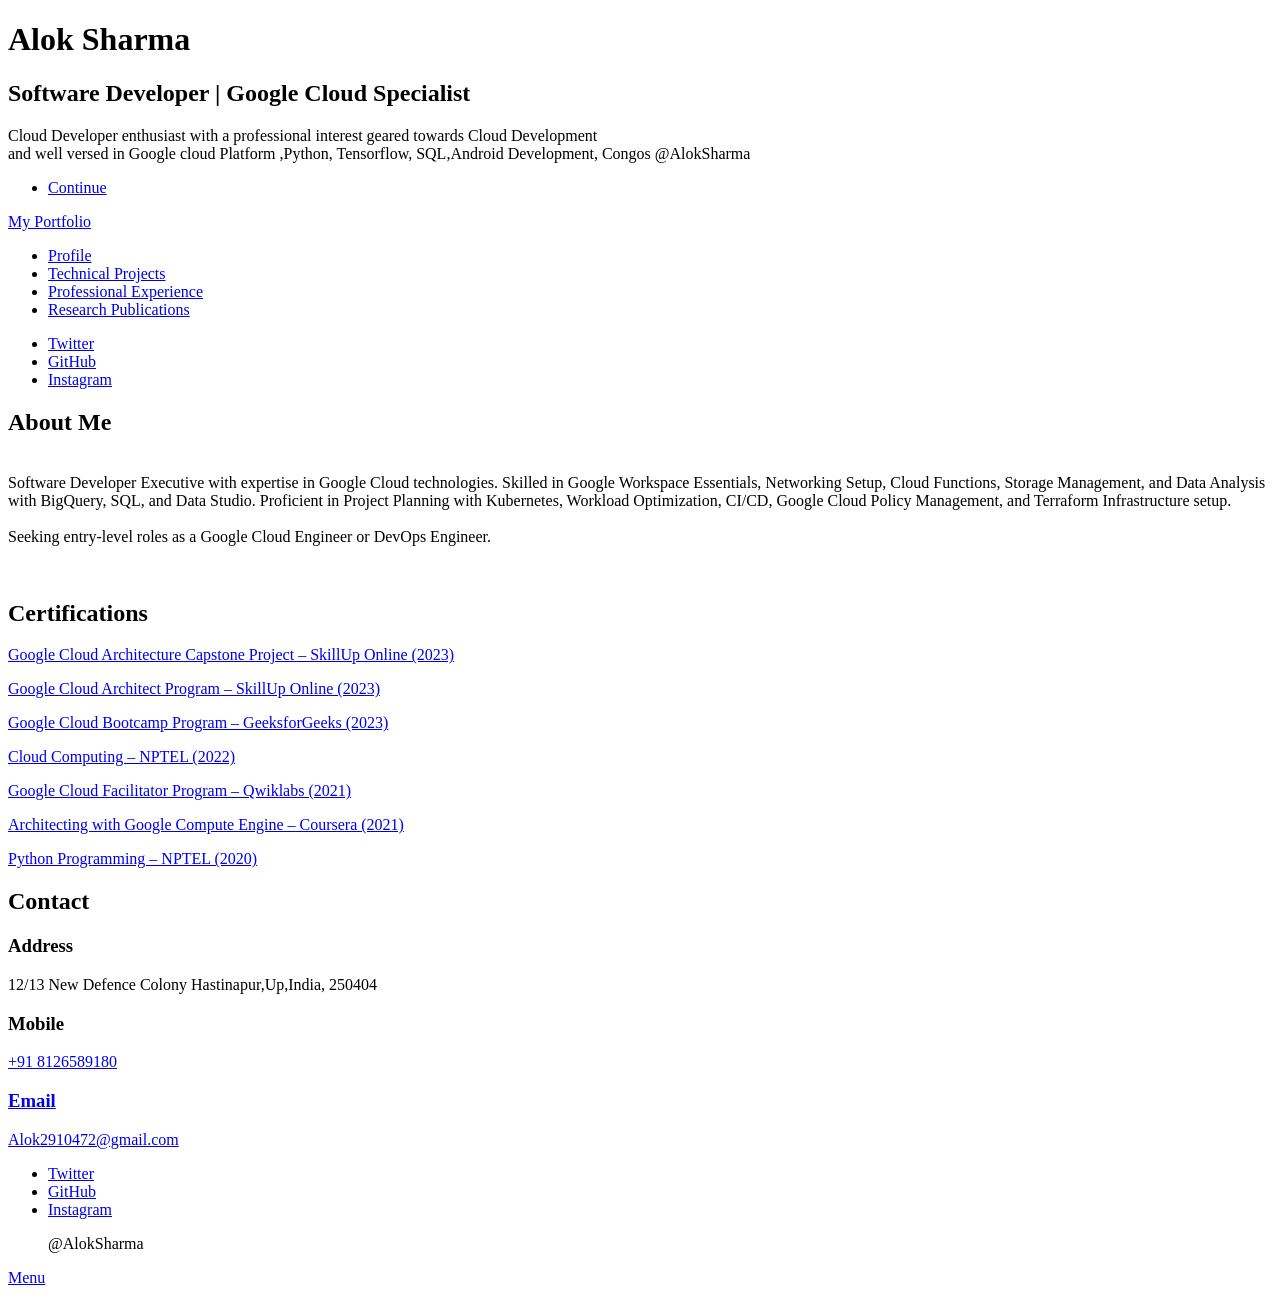
==== index.html @ f8ca1ca0 "update" ====
<!DOCTYPE HTML>

<html>
	<head>
		<title>Alok The Google Cloud Engineer</title>
		<meta charset="utf-8" />
		<meta name="viewport" content="width=device-width, initial-scale=1, user-scalable=no" />
		<link rel="stylesheet" href="assets/css/main.css" />
		<noscript><link rel="stylesheet" href="assets/css/noscript.css" /></noscript>
		<link rel = "icon" href = 
        "images/logo.jpeg" 
        type = "image/x-icon">
	</head>
	<body class="is-preload">

		<!-- Wrapper -->
			<div id="wrapper" class="fade-in">
				 
				<!-- Intro -->
					<div id="intro">
						<h1>Alok Sharma<br/></h1>
						<h2> Software Developer | Google Cloud Specialist</h2>
						<p>Cloud Developer enthusiast with a professional interest geared towards Cloud Development</a><br />
							and well versed in Google cloud Platform ,Python, Tensorflow, SQL,Android Development, Congos @AlokSharma </p>
						<ul class="actions">
							<li><a href="#header" class="button icon solid solo fa-arrow-down scrolly">Continue</a></li>
						</ul>
					</div>

				<!-- Header -->
					<header id="header">
						<a href="index.html" class="logo">My Portfolio</a>
					</header>

				<!-- Nav -->
					<nav id="nav">
						<ul class="links">
							<li class="active"><a href="index.html">Profile</a></li>
<li><a href="projects.html">Technical Projects</a></li>
<li><a href="experience.html">Professional Experience</a></li>
<li><a href="papers.html">Research Publications</a></li>
</ul>
						<ul class="icons">
							<li><a href="https://twitter.com/Alok2910472" class="icon brands fa-twitter"><span class="label">Twitter</span></a></li>
							<li><a href="https://github.com/aloksharma-1" class="icon brands fa-github"><span class="label">GitHub</span></a></li>
							<li><a href="https://www.instagram.com/heartless_mr_alok/" class="icon brands fa-instagram"><span class="label">Instagram</span></a></li>
			  			</ul>
					</nav>

				<!-- Main -->
					<div id="main">

						<!-- Featured Post -->
							<article class="post featured">
								<header class="major">
									<h1>About Me</h1>
									<p><br>Software Developer Executive with expertise in Google Cloud technologies. 
										Skilled in Google Workspace Essentials, Networking Setup, Cloud Functions,
										 Storage Management, and Data Analysis with BigQuery, SQL, and Data Studio.
										  Proficient in Project Planning with Kubernetes, Workload Optimization,
										  CI/CD, Google Cloud Policy Management, and Terraform Infrastructure setup.</br>
									<br>Seeking entry-level roles as a Google Cloud Engineer or DevOps Engineer.</br></p>
				
								</header>
								<a href="https://www.linkedin.com/in/alok-sharma1/" class="image main"><img src="images/LINKEDIN.JPG" alt="" /></a>
							</article>
					</div>


				<!-- Footer -->
				<footer id="footer">
					<section>
							<h2>Certifications</h2>
							<p>
								<a href="https://courses-in.skillup.online/certificates/bcf0fab29e0e4c8cb40268421a415e46" target="_blank">
									Google Cloud Architecture Capstone Project – SkillUp Online (2023)
								</a>
							</p>
							<p>
								<a href="https://drive.google.com/file/d/1DSexPE64nQcmX7wb_CvqrANfHd3ORhDQ/view" target="_blank">
									Google Cloud Architect Program – SkillUp Online (2023)
								</a>
							</p>
						
							<p>
								<a href="https://drive.google.com/file/d/12oixfLFxs--D_hg8zgLaj5AFrKM84F8e/view" target="_blank">
									Google Cloud Bootcamp Program – GeeksforGeeks (2023)
								</a>
							</p>
						
							<p>
								<a href="https://drive.google.com/file/d/1DSexPE64nQcmX7wb_CvqrANfHd3ORhDQ/view" target="_blank">
									Cloud Computing – NPTEL (2022)
								</a>
							</p>
						
							<p>
								<a href="https://www.linkedin.com/posts/activity-6809899151170662400-xITz/" target="_blank">
									Google Cloud Facilitator Program – Qwiklabs (2021)
								</a>
							</p>
						
							<p>
								<a href="https://coursera.org/share/d559790a526cbc41f84c9ee2e35ba015" target="_blank">
									Architecting with Google Compute Engine – Coursera (2021)
								</a>
							</p>
						
							<p>
								<a href="https://drive.google.com/file/d/1DSexPE64nQcmX7wb_CvqrANfHd3ORhDQ/view" target="_blank">
									Python Programming – NPTEL (2020)
								</a>
							</p>
						</section>
					<section>
						<h2>Contact</h2>
						<dl class="alt">
							<section class="alt">
								<h3>Address</h3>
								<p> 12/13 New Defence Colony Hastinapur,Up,India, 250404</p>
							</section>
							<section class="alt">
								<h3>Mobile</h3>
								<p> <a href="tel:+918126589180">+91 8126589180</p>
							</section>
							<section>
								<h3>Email</h3>
								<p><a href="mailto:Alok2910472@gmail.com">Alok2910472@gmail.com</a></p>
							</section>
						</dl>
						<ul class="icons">
							<li><a href="https://twitter.com/Alok2910472/" class="icon brands fa-twitter"><span class="label">Twitter</span></a></li>
							<li><a href="https://github.com/aloksharma-1/" class="icon brands fa-github"><span class="label">GitHub</span></a></li>
							<li><a href="https://www.instagram.com/heartless_mr_alok/" class="icon brands fa-instagram"><span class="label">Instagram</span></a></li>
						</ul>
					</section>
				
				</footer>
                       <!-- Copyright -->
				<div id="copyright">
                    <ul> @AlokSharma </ul>
                </div>

			</div>

		<!-- Scripts -->
			<script src="assets/js/jquery.min.js"></script>
			<script src="assets/js/jquery.scrollex.min.js"></script>
			<script src="assets/js/jquery.scrolly.min.js"></script>
			<script src="assets/js/browser.min.js"></script>
			<script src="assets/js/breakpoints.min.js"></script>
			<script src="assets/js/util.js"></script>
			<script src="assets/js/main.js"></script>

	</body>
</html>
---- assets/css/main.css ----
@import url(fontawesome-all.min.css);
@import url("https://fonts.googleapis.com/css?family=Merriweather:300,700,300italic,700italic|Source+Sans+Pro:900");

/*
	Massively by HTML5 UP
	html5up.net | @ajlkn
	Free for personal and commercial use under the CCA 3.0 license (html5up.net/license)
*/

html, body, div, span, applet, object,
iframe, h1, h2, h3, h4, h5, h6, p, blockquote,
pre, a, abbr, acronym, address, big, cite,
code, del, dfn, em, img, ins, kbd, q, s, samp,
small, strike, strong, sub, sup, tt, var, b,
u, i, center, dl, dt, dd, ol, ul, li, fieldset,
form, label, legend, table, caption, tbody,
tfoot, thead, tr, th, td, article, aside,
canvas, details, embed, figure, figcaption,
footer, header, hgroup, menu, nav, output, ruby,
section, summary, time, mark, audio, video {
	margin: 0;
	padding: 0;
	border: 0;
	font-size: 100%;
	font: inherit;
	vertical-align: baseline;}

article, aside, details, figcaption, figure,
footer, header, hgroup, menu, nav, section {
	display: block;}

body {
	line-height: 1;
}

ol, ul {
	list-style: none;
}

blockquote, q {
	quotes: none;
}

	blockquote:before, blockquote:after, q:before, q:after {
		content: '';
		content: none;
	}

table {
	border-collapse: collapse;
	border-spacing: 0;
}

body {
	-webkit-text-size-adjust: none;
}

mark {
	background-color: transparent;
	color: inherit;
}

input::-moz-focus-inner {
	border: 0;
	padding: 0;
}

input, select, textarea {
	-moz-appearance: none;
	-webkit-appearance: none;
	-ms-appearance: none;
	appearance: none;
}

/* Basic */

	@-ms-viewport {
		width: device-width;
	}

	body {
		-ms-overflow-style: scrollbar;
	}

	@media screen and (max-width: 480px) {

		html, body {
			min-width: 320px;
		}

	}

	html {
		box-sizing: border-box;
	}

	*, *:before, *:after {
		box-sizing: inherit;
	}

	body {
		background-color: #1e252d;
	}

		body.is-preload *, body.is-preload *:before, body.is-preload *:after {
			-moz-animation: none !important;
			-webkit-animation: none !important;
			-ms-animation: none !important;
			animation: none !important;
			-moz-transition: none !important;
			-webkit-transition: none !important;
			-ms-transition: none !important;
			transition: none !important;
		}

/* Type */

	html {
		font-size: 16pt;
	}

		@media screen and (max-width: 1680px) {

			html {
				font-size: 12pt;
			}

		}

		@media screen and (max-width: 1280px) {

			html {
				font-size: 11pt;
			}

		}

		@media screen and (max-width: 360px) {

			html {
				font-size: 10pt;
			}

		}

	body {
		color: #212931;
	}

	body, input, select, textarea {
		font-family: "Merriweather", Georgia, serif;
		font-weight: 300;
		font-size: 1rem;
		line-height: 2.375;
	}

	a {
		-moz-transition: color 0.2s ease-in-out, background-color 0.2s ease-in-out, border-color 0.2s ease-in-out, box-shadow 0.2s ease-in-out;
		-webkit-transition: color 0.2s ease-in-out, background-color 0.2s ease-in-out, border-color 0.2s ease-in-out, box-shadow 0.2s ease-in-out;
		-ms-transition: color 0.2s ease-in-out, background-color 0.2s ease-in-out, border-color 0.2s ease-in-out, box-shadow 0.2s ease-in-out;
		transition: color 0.2s ease-in-out, background-color 0.2s ease-in-out, border-color 0.2s ease-in-out, box-shadow 0.2s ease-in-out;
		border-bottom: dotted 1px;
		text-decoration: none;
	}

		a:hover {
			border-bottom-color: transparent;
		}

	strong, b {
		font-weight: 600;
	}

	em, i {
		font-style: italic;
	}

	p {
		text-align: justify;
		margin: 0 0 2rem 0;
	}

	h1, h2, h3, h4, h5, h6 {
		font-family: "Source Sans Pro", Helvetica, sans-serif;
		font-weight: 900;
		line-height: 1.5;
		letter-spacing: 0.075em;
		text-transform: uppercase;
		margin: 0 0 1rem 0;
	}

		h1 a, h2 a, h3 a, h4 a, h5 a, h6 a {
			border-bottom: 0;
			color: inherit;
			text-decoration: none;
		}

	h1 {
		font-size: 4rem;
		line-height: 1.1;
		margin: 0 0 2rem 0;
	}

	h2 {
		font-size: 1.75rem;
		line-height: 1.3;
		margin: 0 0 1.5rem 0;
	}

	h3 {
		font-size: 1.25rem;
		margin: 0 0 1.5rem 0;
	}

	h4 {
		font-size: 1rem;
	}

	h5 {
		font-size: 0.9rem;
	}

	h6 {
		font-size: 0.8rem;
	}

	sub {
		font-size: 0.8rem;
		position: relative;
		top: 0.5rem;
	}

	sup {
		font-size: 0.8rem;
		position: relative;
		top: -0.5rem;
	}

	blockquote {
		border-left: solid 4px;
		font-style: italic;
		margin: 0 0 2rem 0;
		padding: 0.5rem 0 0.5rem 2rem;
	}

	code {
		border: solid 2px;
		font-family: "Courier New", monospace;
		font-size: 0.9rem;
		margin: 0 0.25rem;
		padding: 0.25rem 0.65rem;
	}

	pre {
		-webkit-overflow-scrolling: touch;
		font-family: "Courier New", monospace;
		font-size: 0.9rem;
		margin: 0 0 2rem 0;
	}

		pre code {
			display: block;
			line-height: 1.75;
			padding: 1rem 1.5rem;
			overflow-x: auto;
		}

	hr {
		border: 0;
		border-bottom: solid 2px;
		margin: 3rem 0;
	}

		hr.major {
			margin: 5rem 0;
		}

	.align-left {
		text-align: left;
	}

	.align-center {
		text-align: center;
	}

	.align-right {
		text-align: right;
	}

	input, select, textarea {
		color: #212931;
	}

	a {
		color: #212931;
		border-bottom-color: rgba(33, 41, 49, 0.5);
	}

		a:hover {
			border-bottom-color: transparent;
			color: #18bfef !important;
		}

	strong, b {
		color: #212931;
	}

	h1, h2, h3, h4, h5, h6 {
		color: #212931;
	}

	blockquote {
		border-left-color: #eeeeee;
	}

	code {
		background: rgba(220, 220, 220, 0.25);
		border-color: #eeeeee;
	}

	hr {
		border-bottom-color: #eeeeee;
	}

/* Row */

	.row {
		display: flex;
		flex-wrap: wrap;
		box-sizing: border-box;
		align-items: stretch;
	}

		.row > * {
			box-sizing: border-box;
		}

		.row.gtr-uniform > * > :last-child {
			margin-bottom: 0;
		}

		.row.aln-left {
			justify-content: flex-start;
		}

		.row.aln-center {
			justify-content: center;
		}

		.row.aln-right {
			justify-content: flex-end;
		}

		.row.aln-top {
			align-items: flex-start;
		}

		.row.aln-middle {
			align-items: center;
		}

		.row.aln-bottom {
			align-items: flex-end;
		}

		.row > .imp {
			order: -1;
		}

		.row > .col-1 {
			width: 8.33333%;
		}

		.row > .off-1 {
			margin-left: 8.33333%;
		}

		.row > .col-2 {
			width: 16.66667%;
		}

		.row > .off-2 {
			margin-left: 16.66667%;
		}

		.row > .col-3 {
			width: 25%;
		}

		.row > .off-3 {
			margin-left: 25%;
		}

		.row > .col-4 {
			width: 33.33333%;
		}

		.row > .off-4 {
			margin-left: 33.33333%;
		}

		.row > .col-5 {
			width: 41.66667%;
		}

		.row > .off-5 {
			margin-left: 41.66667%;
		}

		.row > .col-6 {
			width: 50%;
		}

		.row > .off-6 {
			margin-left: 50%;
		}

		.row > .col-7 {
			width: 58.33333%;
		}

		.row > .off-7 {
			margin-left: 58.33333%;
		}

		.row > .col-8 {
			width: 66.66667%;
		}

		.row > .off-8 {
			margin-left: 66.66667%;
		}

		.row > .col-9 {
			width: 75%;
		}

		.row > .off-9 {
			margin-left: 75%;
		}

		.row > .col-10 {
			width: 83.33333%;
		}

		.row > .off-10 {
			margin-left: 83.33333%;
		}

		.row > .col-11 {
			width: 91.66667%;
		}

		.row > .off-11 {
			margin-left: 91.66667%;
		}

		.row > .col-12 {
			width: 100%;
		}

		.row > .off-12 {
			margin-left: 100%;
		}

		.row.gtr-0 {
			margin-top: 0;
			margin-left: 0rem;
		}

			.row.gtr-0 > * {
				padding: 0 0 0 0rem;
			}

			.row.gtr-0.gtr-uniform {
				margin-top: 0rem;
			}

				.row.gtr-0.gtr-uniform > * {
					padding-top: 0rem;
				}

		.row.gtr-25 {
			margin-top: 0;
			margin-left: -0.375rem;
		}

			.row.gtr-25 > * {
				padding: 0 0 0 0.375rem;
			}

			.row.gtr-25.gtr-uniform {
				margin-top: -0.375rem;
			}

				.row.gtr-25.gtr-uniform > * {
					padding-top: 0.375rem;
				}

		.row.gtr-50 {
			margin-top: 0;
			margin-left: -0.75rem;
		}

			.row.gtr-50 > * {
				padding: 0 0 0 0.75rem;
			}

			.row.gtr-50.gtr-uniform {
				margin-top: -0.75rem;
			}

				.row.gtr-50.gtr-uniform > * {
					padding-top: 0.75rem;
				}

		.row {
			margin-top: 0;
			margin-left: -1.5rem;
		}

			.row > * {
				padding: 0 0 0 1.5rem;
			}

			.row.gtr-uniform {
				margin-top: -1.5rem;
			}

				.row.gtr-uniform > * {
					padding-top: 1.5rem;
				}

		.row.gtr-150 {
			margin-top: 0;
			margin-left: -2.25rem;
		}

			.row.gtr-150 > * {
				padding: 0 0 0 2.25rem;
			}

			.row.gtr-150.gtr-uniform {
				margin-top: -2.25rem;
			}

				.row.gtr-150.gtr-uniform > * {
					padding-top: 2.25rem;
				}

		.row.gtr-200 {
			margin-top: 0;
			margin-left: -3rem;
		}

			.row.gtr-200 > * {
				padding: 0 0 0 3rem;
			}

			.row.gtr-200.gtr-uniform {
				margin-top: -3rem;
			}

				.row.gtr-200.gtr-uniform > * {
					padding-top: 3rem;
				}

		@media screen and (max-width: 1680px) {

			.row {
				display: flex;
				flex-wrap: wrap;
				box-sizing: border-box;
				align-items: stretch;
			}

				.row > * {
					box-sizing: border-box;
				}

				.row.gtr-uniform > * > :last-child {
					margin-bottom: 0;
				}

				.row.aln-left {
					justify-content: flex-start;
				}

				.row.aln-center {
					justify-content: center;
				}

				.row.aln-right {
					justify-content: flex-end;
				}

				.row.aln-top {
					align-items: flex-start;
				}

				.row.aln-middle {
					align-items: center;
				}

				.row.aln-bottom {
					align-items: flex-end;
				}

				.row > .imp-xlarge {
					order: -1;
				}

				.row > .col-1-xlarge {
					width: 8.33333%;
				}

				.row > .off-1-xlarge {
					margin-left: 8.33333%;
				}

				.row > .col-2-xlarge {
					width: 16.66667%;
				}

				.row > .off-2-xlarge {
					margin-left: 16.66667%;
				}

				.row > .col-3-xlarge {
					width: 25%;
				}

				.row > .off-3-xlarge {
					margin-left: 25%;
				}

				.row > .col-4-xlarge {
					width: 33.33333%;
				}

				.row > .off-4-xlarge {
					margin-left: 33.33333%;
				}

				.row > .col-5-xlarge {
					width: 41.66667%;
				}

				.row > .off-5-xlarge {
					margin-left: 41.66667%;
				}

				.row > .col-6-xlarge {
					width: 50%;
				}

				.row > .off-6-xlarge {
					margin-left: 50%;
				}

				.row > .col-7-xlarge {
					width: 58.33333%;
				}

				.row > .off-7-xlarge {
					margin-left: 58.33333%;
				}

				.row > .col-8-xlarge {
					width: 66.66667%;
				}

				.row > .off-8-xlarge {
					margin-left: 66.66667%;
				}

				.row > .col-9-xlarge {
					width: 75%;
				}

				.row > .off-9-xlarge {
					margin-left: 75%;
				}

				.row > .col-10-xlarge {
					width: 83.33333%;
				}

				.row > .off-10-xlarge {
					margin-left: 83.33333%;
				}

				.row > .col-11-xlarge {
					width: 91.66667%;
				}

				.row > .off-11-xlarge {
					margin-left: 91.66667%;
				}

				.row > .col-12-xlarge {
					width: 100%;
				}

				.row > .off-12-xlarge {
					margin-left: 100%;
				}

				.row.gtr-0 {
					margin-top: 0;
					margin-left: 0rem;
				}

					.row.gtr-0 > * {
						padding: 0 0 0 0rem;
					}

					.row.gtr-0.gtr-uniform {
						margin-top: 0rem;
					}

						.row.gtr-0.gtr-uniform > * {
							padding-top: 0rem;
						}

				.row.gtr-25 {
					margin-top: 0;
					margin-left: -0.375rem;
				}

					.row.gtr-25 > * {
						padding: 0 0 0 0.375rem;
					}

					.row.gtr-25.gtr-uniform {
						margin-top: -0.375rem;
					}

						.row.gtr-25.gtr-uniform > * {
							padding-top: 0.375rem;
						}

				.row.gtr-50 {
					margin-top: 0;
					margin-left: -0.75rem;
				}

					.row.gtr-50 > * {
						padding: 0 0 0 0.75rem;
					}

					.row.gtr-50.gtr-uniform {
						margin-top: -0.75rem;
					}

						.row.gtr-50.gtr-uniform > * {
							padding-top: 0.75rem;
						}

				.row {
					margin-top: 0;
					margin-left: -1.5rem;
				}

					.row > * {
						padding: 0 0 0 1.5rem;
					}

					.row.gtr-uniform {
						margin-top: -1.5rem;
					}

						.row.gtr-uniform > * {
							padding-top: 1.5rem;
						}

				.row.gtr-150 {
					margin-top: 0;
					margin-left: -2.25rem;
				}

					.row.gtr-150 > * {
						padding: 0 0 0 2.25rem;
					}

					.row.gtr-150.gtr-uniform {
						margin-top: -2.25rem;
					}

						.row.gtr-150.gtr-uniform > * {
							padding-top: 2.25rem;
						}

				.row.gtr-200 {
					margin-top: 0;
					margin-left: -3rem;
				}

					.row.gtr-200 > * {
						padding: 0 0 0 3rem;
					}

					.row.gtr-200.gtr-uniform {
						margin-top: -3rem;
					}

						.row.gtr-200.gtr-uniform > * {
							padding-top: 3rem;
						}

		}

		@media screen and (max-width: 1280px) {

			.row {
				display: flex;
				flex-wrap: wrap;
				box-sizing: border-box;
				align-items: stretch;
			}

				.row > * {
					box-sizing: border-box;
				}

				.row.gtr-uniform > * > :last-child {
					margin-bottom: 0;
				}

				.row.aln-left {
					justify-content: flex-start;
				}

				.row.aln-center {
					justify-content: center;
				}

				.row.aln-right {
					justify-content: flex-end;
				}

				.row.aln-top {
					align-items: flex-start;
				}

				.row.aln-middle {
					align-items: center;
				}

				.row.aln-bottom {
					align-items: flex-end;
				}

				.row > .imp-large {
					order: -1;
				}

				.row > .col-1-large {
					width: 8.33333%;
				}

				.row > .off-1-large {
					margin-left: 8.33333%;
				}

				.row > .col-2-large {
					width: 16.66667%;
				}

				.row > .off-2-large {
					margin-left: 16.66667%;
				}

				.row > .col-3-large {
					width: 25%;
				}

				.row > .off-3-large {
					margin-left: 25%;
				}

				.row > .col-4-large {
					width: 33.33333%;
				}

				.row > .off-4-large {
					margin-left: 33.33333%;
				}

				.row > .col-5-large {
					width: 41.66667%;
				}

				.row > .off-5-large {
					margin-left: 41.66667%;
				}

				.row > .col-6-large {
					width: 50%;
				}

				.row > .off-6-large {
					margin-left: 50%;
				}

				.row > .col-7-large {
					width: 58.33333%;
				}

				.row > .off-7-large {
					margin-left: 58.33333%;
				}

				.row > .col-8-large {
					width: 66.66667%;
				}

				.row > .off-8-large {
					margin-left: 66.66667%;
				}

				.row > .col-9-large {
					width: 75%;
				}

				.row > .off-9-large {
					margin-left: 75%;
				}

				.row > .col-10-large {
					width: 83.33333%;
				}

				.row > .off-10-large {
					margin-left: 83.33333%;
				}

				.row > .col-11-large {
					width: 91.66667%;
				}

				.row > .off-11-large {
					margin-left: 91.66667%;
				}

				.row > .col-12-large {
					width: 100%;
				}

				.row > .off-12-large {
					margin-left: 100%;
				}

				.row.gtr-0 {
					margin-top: 0;
					margin-left: 0rem;
				}

					.row.gtr-0 > * {
						padding: 0 0 0 0rem;
					}

					.row.gtr-0.gtr-uniform {
						margin-top: 0rem;
					}

						.row.gtr-0.gtr-uniform > * {
							padding-top: 0rem;
						}

				.row.gtr-25 {
					margin-top: 0;
					margin-left: -0.375rem;
				}

					.row.gtr-25 > * {
						padding: 0 0 0 0.375rem;
					}

					.row.gtr-25.gtr-uniform {
						margin-top: -0.375rem;
					}

						.row.gtr-25.gtr-uniform > * {
							padding-top: 0.375rem;
						}

				.row.gtr-50 {
					margin-top: 0;
					margin-left: -0.75rem;
				}

					.row.gtr-50 > * {
						padding: 0 0 0 0.75rem;
					}

					.row.gtr-50.gtr-uniform {
						margin-top: -0.75rem;
					}

						.row.gtr-50.gtr-uniform > * {
							padding-top: 0.75rem;
						}

				.row {
					margin-top: 0;
					margin-left: -1.5rem;
				}

					.row > * {
						padding: 0 0 0 1.5rem;
					}

					.row.gtr-uniform {
						margin-top: -1.5rem;
					}

						.row.gtr-uniform > * {
							padding-top: 1.5rem;
						}

				.row.gtr-150 {
					margin-top: 0;
					margin-left: -2.25rem;
				}

					.row.gtr-150 > * {
						padding: 0 0 0 2.25rem;
					}

					.row.gtr-150.gtr-uniform {
						margin-top: -2.25rem;
					}

						.row.gtr-150.gtr-uniform > * {
							padding-top: 2.25rem;
						}

				.row.gtr-200 {
					margin-top: 0;
					margin-left: -3rem;
				}

					.row.gtr-200 > * {
						padding: 0 0 0 3rem;
					}

					.row.gtr-200.gtr-uniform {
						margin-top: -3rem;
					}

						.row.gtr-200.gtr-uniform > * {
							padding-top: 3rem;
						}

		}

		@media screen and (max-width: 980px) {

			.row {
				display: flex;
				flex-wrap: wrap;
				box-sizing: border-box;
				align-items: stretch;
			}

				.row > * {
					box-sizing: border-box;
				}

				.row.gtr-uniform > * > :last-child {
					margin-bottom: 0;
				}

				.row.aln-left {
					justify-content: flex-start;
				}

				.row.aln-center {
					justify-content: center;
				}

				.row.aln-right {
					justify-content: flex-end;
				}

				.row.aln-top {
					align-items: flex-start;
				}

				.row.aln-middle {
					align-items: center;
				}

				.row.aln-bottom {
					align-items: flex-end;
				}

				.row > .imp-medium {
					order: -1;
				}

				.row > .col-1-medium {
					width: 8.33333%;
				}

				.row > .off-1-medium {
					margin-left: 8.33333%;
				}

				.row > .col-2-medium {
					width: 16.66667%;
				}

				.row > .off-2-medium {
					margin-left: 16.66667%;
				}

				.row > .col-3-medium {
					width: 25%;
				}

				.row > .off-3-medium {
					margin-left: 25%;
				}

				.row > .col-4-medium {
					width: 33.33333%;
				}

				.row > .off-4-medium {
					margin-left: 33.33333%;
				}

				.row > .col-5-medium {
					width: 41.66667%;
				}

				.row > .off-5-medium {
					margin-left: 41.66667%;
				}

				.row > .col-6-medium {
					width: 50%;
				}

				.row > .off-6-medium {
					margin-left: 50%;
				}

				.row > .col-7-medium {
					width: 58.33333%;
				}

				.row > .off-7-medium {
					margin-left: 58.33333%;
				}

				.row > .col-8-medium {
					width: 66.66667%;
				}

				.row > .off-8-medium {
					margin-left: 66.66667%;
				}

				.row > .col-9-medium {
					width: 75%;
				}

				.row > .off-9-medium {
					margin-left: 75%;
				}

				.row > .col-10-medium {
					width: 83.33333%;
				}

				.row > .off-10-medium {
					margin-left: 83.33333%;
				}

				.row > .col-11-medium {
					width: 91.66667%;
				}

				.row > .off-11-medium {
					margin-left: 91.66667%;
				}

				.row > .col-12-medium {
					width: 100%;
				}

				.row > .off-12-medium {
					margin-left: 100%;
				}

				.row.gtr-0 {
					margin-top: 0;
					margin-left: 0rem;
				}

					.row.gtr-0 > * {
						padding: 0 0 0 0rem;
					}

					.row.gtr-0.gtr-uniform {
						margin-top: 0rem;
					}

						.row.gtr-0.gtr-uniform > * {
							padding-top: 0rem;
						}

				.row.gtr-25 {
					margin-top: 0;
					margin-left: -0.375rem;
				}

					.row.gtr-25 > * {
						padding: 0 0 0 0.375rem;
					}

					.row.gtr-25.gtr-uniform {
						margin-top: -0.375rem;
					}

						.row.gtr-25.gtr-uniform > * {
							padding-top: 0.375rem;
						}

				.row.gtr-50 {
					margin-top: 0;
					margin-left: -0.75rem;
				}

					.row.gtr-50 > * {
						padding: 0 0 0 0.75rem;
					}

					.row.gtr-50.gtr-uniform {
						margin-top: -0.75rem;
					}

						.row.gtr-50.gtr-uniform > * {
							padding-top: 0.75rem;
						}

				.row {
					margin-top: 0;
					margin-left: -1.5rem;
				}

					.row > * {
						padding: 0 0 0 1.5rem;
					}

					.row.gtr-uniform {
						margin-top: -1.5rem;
					}

						.row.gtr-uniform > * {
							padding-top: 1.5rem;
						}

				.row.gtr-150 {
					margin-top: 0;
					margin-left: -2.25rem;
				}

					.row.gtr-150 > * {
						padding: 0 0 0 2.25rem;
					}

					.row.gtr-150.gtr-uniform {
						margin-top: -2.25rem;
					}

						.row.gtr-150.gtr-uniform > * {
							padding-top: 2.25rem;
						}

				.row.gtr-200 {
					margin-top: 0;
					margin-left: -3rem;
				}

					.row.gtr-200 > * {
						padding: 0 0 0 3rem;
					}

					.row.gtr-200.gtr-uniform {
						margin-top: -3rem;
					}

						.row.gtr-200.gtr-uniform > * {
							padding-top: 3rem;
						}

		}

		@media screen and (max-width: 736px) {

			.row {
				display: flex;
				flex-wrap: wrap;
				box-sizing: border-box;
				align-items: stretch;
			}

				.row > * {
					box-sizing: border-box;
				}

				.row.gtr-uniform > * > :last-child {
					margin-bottom: 0;
				}

				.row.aln-left {
					justify-content: flex-start;
				}

				.row.aln-center {
					justify-content: center;
				}

				.row.aln-right {
					justify-content: flex-end;
				}

				.row.aln-top {
					align-items: flex-start;
				}

				.row.aln-middle {
					align-items: center;
				}

				.row.aln-bottom {
					align-items: flex-end;
				}

				.row > .imp-small {
					order: -1;
				}

				.row > .col-1-small {
					width: 8.33333%;
				}

				.row > .off-1-small {
					margin-left: 8.33333%;
				}

				.row > .col-2-small {
					width: 16.66667%;
				}

				.row > .off-2-small {
					margin-left: 16.66667%;
				}

				.row > .col-3-small {
					width: 25%;
				}

				.row > .off-3-small {
					margin-left: 25%;
				}

				.row > .col-4-small {
					width: 33.33333%;
				}

				.row > .off-4-small {
					margin-left: 33.33333%;
				}

				.row > .col-5-small {
					width: 41.66667%;
				}

				.row > .off-5-small {
					margin-left: 41.66667%;
				}

				.row > .col-6-small {
					width: 50%;
				}

				.row > .off-6-small {
					margin-left: 50%;
				}

				.row > .col-7-small {
					width: 58.33333%;
				}

				.row > .off-7-small {
					margin-left: 58.33333%;
				}

				.row > .col-8-small {
					width: 66.66667%;
				}

				.row > .off-8-small {
					margin-left: 66.66667%;
				}

				.row > .col-9-small {
					width: 75%;
				}

				.row > .off-9-small {
					margin-left: 75%;
				}

				.row > .col-10-small {
					width: 83.33333%;
				}

				.row > .off-10-small {
					margin-left: 83.33333%;
				}

				.row > .col-11-small {
					width: 91.66667%;
				}

				.row > .off-11-small {
					margin-left: 91.66667%;
				}

				.row > .col-12-small {
					width: 100%;
				}

				.row > .off-12-small {
					margin-left: 100%;
				}

				.row.gtr-0 {
					margin-top: 0;
					margin-left: 0rem;
				}

					.row.gtr-0 > * {
						padding: 0 0 0 0rem;
					}

					.row.gtr-0.gtr-uniform {
						margin-top: 0rem;
					}

						.row.gtr-0.gtr-uniform > * {
							padding-top: 0rem;
						}

				.row.gtr-25 {
					margin-top: 0;
					margin-left: -0.375rem;
				}

					.row.gtr-25 > * {
						padding: 0 0 0 0.375rem;
					}

					.row.gtr-25.gtr-uniform {
						margin-top: -0.375rem;
					}

						.row.gtr-25.gtr-uniform > * {
							padding-top: 0.375rem;
						}

				.row.gtr-50 {
					margin-top: 0;
					margin-left: -0.75rem;
				}

					.row.gtr-50 > * {
						padding: 0 0 0 0.75rem;
					}

					.row.gtr-50.gtr-uniform {
						margin-top: -0.75rem;
					}

						.row.gtr-50.gtr-uniform > * {
							padding-top: 0.75rem;
						}

				.row {
					margin-top: 0;
					margin-left: -1.5rem;
				}

					.row > * {
						padding: 0 0 0 1.5rem;
					}

					.row.gtr-uniform {
						margin-top: -1.5rem;
					}

						.row.gtr-uniform > * {
							padding-top: 1.5rem;
						}

				.row.gtr-150 {
					margin-top: 0;
					margin-left: -2.25rem;
				}

					.row.gtr-150 > * {
						padding: 0 0 0 2.25rem;
					}

					.row.gtr-150.gtr-uniform {
						margin-top: -2.25rem;
					}

						.row.gtr-150.gtr-uniform > * {
							padding-top: 2.25rem;
						}

				.row.gtr-200 {
					margin-top: 0;
					margin-left: -3rem;
				}

					.row.gtr-200 > * {
						padding: 0 0 0 3rem;
					}

					.row.gtr-200.gtr-uniform {
						margin-top: -3rem;
					}

						.row.gtr-200.gtr-uniform > * {
							padding-top: 3rem;
						}

		}

		@media screen and (max-width: 480px) {

			.row {
				display: flex;
				flex-wrap: wrap;
				box-sizing: border-box;
				align-items: stretch;
			}

				.row > * {
					box-sizing: border-box;
				}

				.row.gtr-uniform > * > :last-child {
					margin-bottom: 0;
				}

				.row.aln-left {
					justify-content: flex-start;
				}

				.row.aln-center {
					justify-content: center;
				}

				.row.aln-right {
					justify-content: flex-end;
				}

				.row.aln-top {
					align-items: flex-start;
				}

				.row.aln-middle {
					align-items: center;
				}

				.row.aln-bottom {
					align-items: flex-end;
				}

				.row > .imp-xsmall {
					order: -1;
				}

				.row > .col-1-xsmall {
					width: 8.33333%;
				}

				.row > .off-1-xsmall {
					margin-left: 8.33333%;
				}

				.row > .col-2-xsmall {
					width: 16.66667%;
				}

				.row > .off-2-xsmall {
					margin-left: 16.66667%;
				}

				.row > .col-3-xsmall {
					width: 25%;
				}

				.row > .off-3-xsmall {
					margin-left: 25%;
				}

				.row > .col-4-xsmall {
					width: 33.33333%;
				}

				.row > .off-4-xsmall {
					margin-left: 33.33333%;
				}

				.row > .col-5-xsmall {
					width: 41.66667%;
				}

				.row > .off-5-xsmall {
					margin-left: 41.66667%;
				}

				.row > .col-6-xsmall {
					width: 50%;
				}

				.row > .off-6-xsmall {
					margin-left: 50%;
				}

				.row > .col-7-xsmall {
					width: 58.33333%;
				}

				.row > .off-7-xsmall {
					margin-left: 58.33333%;
				}

				.row > .col-8-xsmall {
					width: 66.66667%;
				}

				.row > .off-8-xsmall {
					margin-left: 66.66667%;
				}

				.row > .col-9-xsmall {
					width: 75%;
				}

				.row > .off-9-xsmall {
					margin-left: 75%;
				}

				.row > .col-10-xsmall {
					width: 83.33333%;
				}

				.row > .off-10-xsmall {
					margin-left: 83.33333%;
				}

				.row > .col-11-xsmall {
					width: 91.66667%;
				}

				.row > .off-11-xsmall {
					margin-left: 91.66667%;
				}

				.row > .col-12-xsmall {
					width: 100%;
				}

				.row > .off-12-xsmall {
					margin-left: 100%;
				}

				.row.gtr-0 {
					margin-top: 0;
					margin-left: 0rem;
				}

					.row.gtr-0 > * {
						padding: 0 0 0 0rem;
					}

					.row.gtr-0.gtr-uniform {
						margin-top: 0rem;
					}

						.row.gtr-0.gtr-uniform > * {
							padding-top: 0rem;
						}

				.row.gtr-25 {
					margin-top: 0;
					margin-left: -0.375rem;
				}

					.row.gtr-25 > * {
						padding: 0 0 0 0.375rem;
					}

					.row.gtr-25.gtr-uniform {
						margin-top: -0.375rem;
					}

						.row.gtr-25.gtr-uniform > * {
							padding-top: 0.375rem;
						}

				.row.gtr-50 {
					margin-top: 0;
					margin-left: -0.75rem;
				}

					.row.gtr-50 > * {
						padding: 0 0 0 0.75rem;
					}

					.row.gtr-50.gtr-uniform {
						margin-top: -0.75rem;
					}

						.row.gtr-50.gtr-uniform > * {
							padding-top: 0.75rem;
						}

				.row {
					margin-top: 0;
					margin-left: -1.5rem;
				}

					.row > * {
						padding: 0 0 0 1.5rem;
					}

					.row.gtr-uniform {
						margin-top: -1.5rem;
					}

						.row.gtr-uniform > * {
							padding-top: 1.5rem;
						}

				.row.gtr-150 {
					margin-top: 0;
					margin-left: -2.25rem;
				}

					.row.gtr-150 > * {
						padding: 0 0 0 2.25rem;
					}

					.row.gtr-150.gtr-uniform {
						margin-top: -2.25rem;
					}

						.row.gtr-150.gtr-uniform > * {
							padding-top: 2.25rem;
						}

				.row.gtr-200 {
					margin-top: 0;
					margin-left: -3rem;
				}

					.row.gtr-200 > * {
						padding: 0 0 0 3rem;
					}

					.row.gtr-200.gtr-uniform {
						margin-top: -3rem;
					}

						.row.gtr-200.gtr-uniform > * {
							padding-top: 3rem;
						}

		}

		@media screen and (max-width: 360px) {

			.row {
				display: flex;
				flex-wrap: wrap;
				box-sizing: border-box;
				align-items: stretch;
			}

				.row > * {
					box-sizing: border-box;
				}

				.row.gtr-uniform > * > :last-child {
					margin-bottom: 0;
				}

				.row.aln-left {
					justify-content: flex-start;
				}

				.row.aln-center {
					justify-content: center;
				}

				.row.aln-right {
					justify-content: flex-end;
				}

				.row.aln-top {
					align-items: flex-start;
				}

				.row.aln-middle {
					align-items: center;
				}

				.row.aln-bottom {
					align-items: flex-end;
				}

				.row > .imp-xxsmall {
					order: -1;
				}

				.row > .col-1-xxsmall {
					width: 8.33333%;
				}

				.row > .off-1-xxsmall {
					margin-left: 8.33333%;
				}

				.row > .col-2-xxsmall {
					width: 16.66667%;
				}

				.row > .off-2-xxsmall {
					margin-left: 16.66667%;
				}

				.row > .col-3-xxsmall {
					width: 25%;
				}

				.row > .off-3-xxsmall {
					margin-left: 25%;
				}

				.row > .col-4-xxsmall {
					width: 33.33333%;
				}

				.row > .off-4-xxsmall {
					margin-left: 33.33333%;
				}

				.row > .col-5-xxsmall {
					width: 41.66667%;
				}

				.row > .off-5-xxsmall {
					margin-left: 41.66667%;
				}

				.row > .col-6-xxsmall {
					width: 50%;
				}

				.row > .off-6-xxsmall {
					margin-left: 50%;
				}

				.row > .col-7-xxsmall {
					width: 58.33333%;
				}

				.row > .off-7-xxsmall {
					margin-left: 58.33333%;
				}

				.row > .col-8-xxsmall {
					width: 66.66667%;
				}

				.row > .off-8-xxsmall {
					margin-left: 66.66667%;
				}

				.row > .col-9-xxsmall {
					width: 75%;
				}

				.row > .off-9-xxsmall {
					margin-left: 75%;
				}

				.row > .col-10-xxsmall {
					width: 83.33333%;
				}

				.row > .off-10-xxsmall {
					margin-left: 83.33333%;
				}

				.row > .col-11-xxsmall {
					width: 91.66667%;
				}

				.row > .off-11-xxsmall {
					margin-left: 91.66667%;
				}

				.row > .col-12-xxsmall {
					width: 100%;
				}

				.row > .off-12-xxsmall {
					margin-left: 100%;
				}

				.row.gtr-0 {
					margin-top: 0;
					margin-left: 0rem;
				}

					.row.gtr-0 > * {
						padding: 0 0 0 0rem;
					}

					.row.gtr-0.gtr-uniform {
						margin-top: 0rem;
					}

						.row.gtr-0.gtr-uniform > * {
							padding-top: 0rem;
						}

				.row.gtr-25 {
					margin-top: 0;
					margin-left: -0.375rem;
				}

					.row.gtr-25 > * {
						padding: 0 0 0 0.375rem;
					}

					.row.gtr-25.gtr-uniform {
						margin-top: -0.375rem;
					}

						.row.gtr-25.gtr-uniform > * {
							padding-top: 0.375rem;
						}

				.row.gtr-50 {
					margin-top: 0;
					margin-left: -0.75rem;
				}

					.row.gtr-50 > * {
						padding: 0 0 0 0.75rem;
					}

					.row.gtr-50.gtr-uniform {
						margin-top: -0.75rem;
					}

						.row.gtr-50.gtr-uniform > * {
							padding-top: 0.75rem;
						}

				.row {
					margin-top: 0;
					margin-left: -1.5rem;
				}

					.row > * {
						padding: 0 0 0 1.5rem;
					}

					.row.gtr-uniform {
						margin-top: -1.5rem;
					}

						.row.gtr-uniform > * {
							padding-top: 1.5rem;
						}

				.row.gtr-150 {
					margin-top: 0;
					margin-left: -2.25rem;
				}

					.row.gtr-150 > * {
						padding: 0 0 0 2.25rem;
					}

					.row.gtr-150.gtr-uniform {
						margin-top: -2.25rem;
					}

						.row.gtr-150.gtr-uniform > * {
							padding-top: 2.25rem;
						}

				.row.gtr-200 {
					margin-top: 0;
					margin-left: -3rem;
				}

					.row.gtr-200 > * {
						padding: 0 0 0 3rem;
					}

					.row.gtr-200.gtr-uniform {
						margin-top: -3rem;
					}

						.row.gtr-200.gtr-uniform > * {
							padding-top: 3rem;
						}

		}

/* Box */

	.box {
		border: solid 2px;
		margin-bottom: 2rem;
		padding: 1.5rem;
	}

		.box > :last-child,
		.box > :last-child > :last-child,
		.box > :last-child > :last-child > :last-child {
			margin-bottom: 0;
		}

		.box.alt {
			border: 0;
			border-radius: 0;
			padding: 0;
		}

	.box {
		border-color: #eeeeee;
	}

/* Button */

	input[type="submit"],
	input[type="reset"],
	input[type="button"],
	button,
	.button {
		-moz-appearance: none;
		-webkit-appearance: none;
		-ms-appearance: none;
		appearance: none;
		-moz-transition: background-color 0.2s ease-in-out, box-shadow 0.2s ease-in-out, color 0.2s ease-in-out;
		-webkit-transition: background-color 0.2s ease-in-out, box-shadow 0.2s ease-in-out, color 0.2s ease-in-out;
		-ms-transition: background-color 0.2s ease-in-out, box-shadow 0.2s ease-in-out, color 0.2s ease-in-out;
		transition: background-color 0.2s ease-in-out, box-shadow 0.2s ease-in-out, color 0.2s ease-in-out;
		border: 0;
		border-radius: 0;
		cursor: pointer;
		display: inline-block;
		font-family: "Source Sans Pro", Helvetica, sans-serif;
		font-size: 0.8rem;
		font-weight: 900;
		letter-spacing: 0.075em;
		height: 3rem;
		line-height: 3rem;
		padding: 0 2rem;
		text-align: center;
		text-decoration: none;
		text-transform: uppercase;
		white-space: nowrap;
	}

		input[type="submit"].icon:before,
		input[type="reset"].icon:before,
		input[type="button"].icon:before,
		button.icon:before,
		.button.icon:before {
			margin-right: 0.5rem;
		}

		input[type="submit"].icon.solo,
		input[type="reset"].icon.solo,
		input[type="button"].icon.solo,
		button.icon.solo,
		.button.icon.solo {
			position: relative;
			width: 4rem;
			height: 4rem;
			line-height: 4rem;
			border-radius: 4rem;
			text-indent: 4rem;
			overflow: hidden;
			padding: 0;
			white-space: nowrap;
		}

			input[type="submit"].icon.solo:before,
			input[type="reset"].icon.solo:before,
			input[type="button"].icon.solo:before,
			button.icon.solo:before,
			.button.icon.solo:before {
				position: absolute;
				display: block;
				top: 0;
				left: 0;
				width: inherit;
				height: inherit;
				line-height: inherit;
				font-size: 1.25rem;
				margin-right: 0;
				text-align: center;
				text-indent: 0;
			}

		input[type="submit"].fit,
		input[type="reset"].fit,
		input[type="button"].fit,
		button.fit,
		.button.fit {
			width: 100%;
		}

		input[type="submit"].small,
		input[type="reset"].small,
		input[type="button"].small,
		button.small,
		.button.small {
			font-size: 0.7rem;
			height: 2.5rem;
			line-height: 2.5rem;
			padding: 0 1.5rem;
		}

		input[type="submit"].large,
		input[type="reset"].large,
		input[type="button"].large,
		button.large,
		.button.large {
			font-size: 0.9rem;
			height: 3.5rem;
			line-height: 3.5rem;
			padding: 0 2.75rem;
		}

		@media screen and (max-width: 980px) {

			input[type="submit"],
			input[type="reset"],
			input[type="button"],
			button,
			.button {
				font-size: 0.9rem;
				height: 3.25rem;
				line-height: 3.25rem;
			}

				input[type="submit"].large,
				input[type="reset"].large,
				input[type="button"].large,
				button.large,
				.button.large {
					font-size: 1rem;
					height: 3.75rem;
					line-height: 3.75rem;
				}

		}

		input[type="submit"].disabled, input[type="submit"]:disabled,
		input[type="reset"].disabled,
		input[type="reset"]:disabled,
		input[type="button"].disabled,
		input[type="button"]:disabled,
		button.disabled,
		button:disabled,
		.button.disabled,
		.button:disabled {
			pointer-events: none;
			opacity: 0.25;
		}

	input[type="submit"],
	input[type="reset"],
	input[type="button"],
	button,
	.button {
		background-color: transparent;
		box-shadow: inset 0 0 0 2px #212931;
		color: #212931 !important;
	}

		input[type="submit"]:hover,
		input[type="reset"]:hover,
		input[type="button"]:hover,
		button:hover,
		.button:hover {
			box-shadow: inset 0 0 0 2px #18bfef;
			color: #18bfef !important;
		}

		input[type="submit"].primary,
		input[type="reset"].primary,
		input[type="button"].primary,
		button.primary,
		.button.primary {
			background-color: #212931;
			box-shadow: none;
			color: #ffffff !important;
		}

			input[type="submit"].primary:hover,
			input[type="reset"].primary:hover,
			input[type="button"].primary:hover,
			button.primary:hover,
			.button.primary:hover {
				background-color: #18bfef;
			}

/* Form */

	form {
		margin: 0 0 2rem 0;
	}

		form > :last-child {
			margin-bottom: 0;
		}

		form > .fields {
			display: -moz-flex;
			display: -webkit-flex;
			display: -ms-flex;
			display: flex;
			-moz-flex-wrap: wrap;
			-webkit-flex-wrap: wrap;
			-ms-flex-wrap: wrap;
			flex-wrap: wrap;
			width: calc(100% + 3rem);
			margin: -1.5rem 0 2rem -1.5rem;
		}

			form > .fields > .field {
				-moz-flex-grow: 0;
				-webkit-flex-grow: 0;
				-ms-flex-grow: 0;
				flex-grow: 0;
				-moz-flex-shrink: 0;
				-webkit-flex-shrink: 0;
				-ms-flex-shrink: 0;
				flex-shrink: 0;
				padding: 1.5rem 0 0 1.5rem;
				width: calc(100% - 1.5rem);
			}

				form > .fields > .field.half {
					width: calc(50% - 0.75rem);
				}

				form > .fields > .field.third {
					width: calc(100%/3 - 0.5rem);
				}

				form > .fields > .field.quarter {
					width: calc(25% - 0.375rem);
				}

		@media screen and (max-width: 480px) {

			form > .fields {
				width: calc(100% + 3rem);
				margin: -1.5rem 0 2rem -1.5rem;
			}

				form > .fields > .field {
					padding: 1.5rem 0 0 1.5rem;
					width: calc(100% - 1.5rem);
				}

					form > .fields > .field.half {
						width: calc(100% - 1.5rem);
					}

					form > .fields > .field.third {
						width: calc(100% - 1.5rem);
					}

					form > .fields > .field.quarter {
						width: calc(100% - 1.5rem);
					}

		}

	label {
		display: block;
		font-family: "Source Sans Pro", Helvetica, sans-serif;
		font-weight: 900;
		line-height: 1.5;
		letter-spacing: 0.075em;
		font-size: 0.8rem;
		text-transform: uppercase;
		margin: 0 0 0.75rem 0;
	}

		@media screen and (max-width: 980px) {

			label {
				font-size: 0.9rem;
			}

		}

	input[type="text"],
	input[type="password"],
	input[type="email"],
	select,
	textarea {
		-moz-appearance: none;
		-webkit-appearance: none;
		-ms-appearance: none;
		appearance: none;
		background: transparent;
		border-radius: 0;
		border: solid 2px;
		color: inherit;
		display: block;
		outline: 0;
		padding: 0 1rem;
		text-decoration: none;
		width: 100%;
	}

		input[type="text"]:invalid,
		input[type="password"]:invalid,
		input[type="email"]:invalid,
		select:invalid,
		textarea:invalid {
			box-shadow: none;
		}

	select {
		background-size: 1.25rem;
		background-repeat: no-repeat;
		background-position: calc(100% - 1rem) center;
		height: 3rem;
		padding-right: 3rem;
		text-overflow: ellipsis;
	}

		select:focus::-ms-value {
			background-color: transparent;
		}

		select::-ms-expand {
			display: none;
		}

	input[type="text"],
	input[type="password"],
	input[type="email"],
	select {
		height: 3rem;
	}

	textarea {
		padding: 0.75rem 1rem;
	}

	input[type="checkbox"],
	input[type="radio"] {
		-moz-appearance: none;
		-webkit-appearance: none;
		-ms-appearance: none;
		appearance: none;
		display: block;
		float: left;
		margin-right: -2rem;
		opacity: 0;
		width: 1rem;
		z-index: -1;
	}

		input[type="checkbox"] + label,
		input[type="radio"] + label {
			text-decoration: none;
			cursor: pointer;
			display: inline-block;
			font-size: 1rem;
			letter-spacing: 0;
			font-family: "Merriweather", Georgia, serif;
			text-transform: none;
			font-weight: 300;
			padding-left: 2.8rem;
			padding-right: 1rem;
			position: relative;
		}

			input[type="checkbox"] + label:before,
			input[type="radio"] + label:before {
				-moz-osx-font-smoothing: grayscale;
				-webkit-font-smoothing: antialiased;
				display: inline-block;
				font-style: normal;
				font-variant: normal;
				text-rendering: auto;
				line-height: 1;
				text-transform: none !important;
				font-family: 'Font Awesome 5 Free';
				font-weight: 900;
			}

			input[type="checkbox"] + label:before,
			input[type="radio"] + label:before {
				border-radius: 0;
				border: solid 2px;
				content: '';
				display: inline-block;
				font-size: 0.8rem;
				height: 1.8rem;
				left: 0;
				line-height: 1.65rem;
				position: absolute;
				text-align: center;
				top: -0.125rem;
				width: 1.8rem;
			}

		input[type="checkbox"]:checked + label:before,
		input[type="radio"]:checked + label:before {
			content: '\f00c';
		}

	input[type="checkbox"] + label:before {
		border-radius: 0;
	}

	input[type="radio"] + label:before {
		border-radius: 100%;
	}

	::-webkit-input-placeholder {
		opacity: 1.0;
	}

	:-moz-placeholder {
		opacity: 1.0;
	}

	::-moz-placeholder {
		opacity: 1.0;
	}

	:-ms-input-placeholder {
		opacity: 1.0;
	}

	label {
		color: #212931;
	}

	input[type="text"],
	input[type="password"],
	input[type="email"],
	select,
	textarea {
		border-color: #eeeeee;
	}

		input[type="text"]:focus,
		input[type="password"]:focus,
		input[type="email"]:focus,
		select:focus,
		textarea:focus {
			border-color: #18bfef;
		}

	select {
		background-image: url("data:image/svg+xml;charset=utf8,%3Csvg xmlns='http://www.w3.org/2000/svg' width='40' height='40' preserveAspectRatio='none' viewBox='0 0 40 40'%3E%3Cpath d='M9.4,12.3l10.4,10.4l10.4-10.4c0.2-0.2,0.5-0.4,0.9-0.4c0.3,0,0.6,0.1,0.9,0.4l3.3,3.3c0.2,0.2,0.4,0.5,0.4,0.9 c0,0.4-0.1,0.6-0.4,0.9L20.7,31.9c-0.2,0.2-0.5,0.4-0.9,0.4c-0.3,0-0.6-0.1-0.9-0.4L4.3,17.3c-0.2-0.2-0.4-0.5-0.4-0.9 c0-0.4,0.1-0.6,0.4-0.9l3.3-3.3c0.2-0.2,0.5-0.4,0.9-0.4S9.1,12.1,9.4,12.3z' fill='%23eeeeee' /%3E%3C/svg%3E");
	}

		select option {
			background-color: #ffffff;
			color: #212931;
		}

	.select-wrapper:before {
		color: #eeeeee;
	}

	input[type="checkbox"] + label,
	input[type="radio"] + label {
		color: #212931;
	}

		input[type="checkbox"] + label:before,
		input[type="radio"] + label:before {
			border-color: #eeeeee;
		}

	input[type="checkbox"]:checked + label:before,
	input[type="radio"]:checked + label:before {
		background-color: #212931;
		border-color: #212931;
		color: #ffffff;
	}

	input[type="checkbox"]:focus + label:before,
	input[type="radio"]:focus + label:before {
		border-color: #18bfef;
	}

	::-webkit-input-placeholder {
		color: #909498 !important;
	}

	:-moz-placeholder {
		color: #909498 !important;
	}

	::-moz-placeholder {
		color: #909498 !important;
	}

	:-ms-input-placeholder {
		color: #909498 !important;
	}

	.formerize-placeholder {
		color: #909498 !important;
	}

/* Icon */

	.icon {
		text-decoration: none;
		border-bottom: none;
		position: relative;
	}

		.icon:before {
			-moz-osx-font-smoothing: grayscale;
			-webkit-font-smoothing: antialiased;
			display: inline-block;
			font-style: normal;
			font-variant: normal;
			text-rendering: auto;
			line-height: 1;
			text-transform: none !important;
			font-family: 'Font Awesome 5 Free';
			font-weight: 400;
		}

		.icon > .label {
			display: none;
		}

		.icon:before {
			line-height: inherit;
		}

		.icon.solid:before {
			font-weight: 900;
		}

		.icon.brands:before {
			font-family: 'Font Awesome 5 Brands';
		}

/* Image */

	.image {
		border: 0;
		display: inline-block;
		position: relative;
	}

		.image img {
			display: block;
		}

		.image.left, .image.right {
			max-width: 40%;
		}

			.image.left img, .image.right img {
				width: 100%;
			}

		.image.left {
			float: left;
			margin: 0 2rem 2rem 0;
			top: 0.75rem;
		}

		.image.right {
			float: right;
			margin: 0 0 2rem 2rem;
			top: 0.75rem;
		}

		.image.fit {
			display: block;
			margin: 2.5rem 0;
			width: 100%;
		}

			.image.fit:first-child {
				margin-top: 0;
			}

			.image.fit img {
				width: 100%;
			}

		.image.main {
			display: block;
			margin: 4rem 0;
			width: 100%;
		}

			.image.main:first-child {
				margin-top: 0;
			}

			.image.main img {
				width: 100%;
			}

		@media screen and (max-width: 736px) {

			.image.fit {
				margin: 2rem 0;
			}

			.image.main {
				margin: 2rem 0;
			}

		}

	a.image {
		overflow: hidden;
	}

		a.image img {
			-moz-transition: -moz-transform 0.2s ease-out;
			-webkit-transition: -webkit-transform 0.2s ease-out;
			-ms-transition: -ms-transform 0.2s ease-out;
			transition: transform 0.2s ease-out;
		}

		a.image:hover img {
			-moz-transform: scale(1.05);
			-webkit-transform: scale(1.05);
			-ms-transform: scale(1.05);
			transform: scale(1.05);
		}

/* Actions */

	ul.actions {
		display: -moz-flex;
		display: -webkit-flex;
		display: -ms-flex;
		display: flex;
		cursor: default;
		list-style: none;
		margin-left: -1rem;
		padding-left: 0;
	}

		ul.actions li {
			padding: 0 0 0 1rem;
			vertical-align: middle;
		}

		ul.actions.special {
			-moz-justify-content: center;
			-webkit-justify-content: center;
			-ms-justify-content: center;
			justify-content: center;
			width: 100%;
			margin-left: 0;
		}

			ul.actions.special li:first-child {
				padding-left: 0;
			}

		ul.actions.stacked {
			-moz-flex-direction: column;
			-webkit-flex-direction: column;
			-ms-flex-direction: column;
			flex-direction: column;
			margin-left: 0;
		}

			ul.actions.stacked li {
				padding: 1.3rem 0 0 0;
			}

				ul.actions.stacked li:first-child {
					padding-top: 0;
				}

		ul.actions.fit {
			width: calc(100% + 1rem);
		}

			ul.actions.fit li {
				-moz-flex-grow: 1;
				-webkit-flex-grow: 1;
				-ms-flex-grow: 1;
				flex-grow: 1;
				-moz-flex-shrink: 1;
				-webkit-flex-shrink: 1;
				-ms-flex-shrink: 1;
				flex-shrink: 1;
				width: 100%;
			}

				ul.actions.fit li > * {
					width: 100%;
				}

			ul.actions.fit.stacked {
				width: 100%;
			}

		@media screen and (max-width: 480px) {

			ul.actions:not(.fixed) {
				-moz-flex-direction: column;
				-webkit-flex-direction: column;
				-ms-flex-direction: column;
				flex-direction: column;
				margin-left: 0;
				width: 100% !important;
			}

				ul.actions:not(.fixed) li {
					-moz-flex-grow: 1;
					-webkit-flex-grow: 1;
					-ms-flex-grow: 1;
					flex-grow: 1;
					-moz-flex-shrink: 1;
					-webkit-flex-shrink: 1;
					-ms-flex-shrink: 1;
					flex-shrink: 1;
					padding: 1rem 0 0 0;
					text-align: center;
					width: 100%;
				}

					ul.actions:not(.fixed) li > * {
						width: 100%;
					}

					ul.actions:not(.fixed) li:first-child {
						padding-top: 0;
					}

					ul.actions:not(.fixed) li input[type="submit"],
					ul.actions:not(.fixed) li input[type="reset"],
					ul.actions:not(.fixed) li input[type="button"],
					ul.actions:not(.fixed) li button,
					ul.actions:not(.fixed) li .button {
						width: 100%;
					}

						ul.actions:not(.fixed) li input[type="submit"].icon:before,
						ul.actions:not(.fixed) li input[type="reset"].icon:before,
						ul.actions:not(.fixed) li input[type="button"].icon:before,
						ul.actions:not(.fixed) li button.icon:before,
						ul.actions:not(.fixed) li .button.icon:before {
							margin-left: -0.5rem;
						}

		}

/* Icons */

	ul.icons {
		cursor: default;
		list-style: none;
		padding-left: 0;
	}

		ul.icons li {
			display: inline-block;
			padding: 0 0.5rem 0 0;
			vertical-align: middle;
		}

			ul.icons li:last-child {
				padding-right: 0;
			}

			ul.icons li .icon:before {
				width: 2.25rem;
				height: 2.25rem;
				line-height: 2.25rem;
				display: inline-block;
				text-align: center;
				border-radius: 100%;
				font-size: 1.25rem;
			}

		ul.icons.alt li .icon:before {
			-moz-transition: color 0.2s ease-in-out, background-color 0.2s ease-in-out, border-color 0.2s ease-in-out, box-shadow 0.2s ease-in-out;
			-webkit-transition: color 0.2s ease-in-out, background-color 0.2s ease-in-out, border-color 0.2s ease-in-out, box-shadow 0.2s ease-in-out;
			-ms-transition: color 0.2s ease-in-out, background-color 0.2s ease-in-out, border-color 0.2s ease-in-out, box-shadow 0.2s ease-in-out;
			transition: color 0.2s ease-in-out, background-color 0.2s ease-in-out, border-color 0.2s ease-in-out, box-shadow 0.2s ease-in-out;
			font-size: 1rem;
		}

/* List */

	ol {
		list-style: decimal;
		margin: 0 0 2rem 0;
		padding-left: 1.25rem;
	}

		ol li {
			padding-left: 0.25rem;
		}

	ul {
		list-style: disc;
		margin: 0 0 2rem 0;
		padding-left: 1rem;
	}

		ul li {
			padding-left: 0.5rem;
		}

		ul.divided {
			list-style: none;
			padding-left: 0;
		}

			ul.divided li {
				border-top: solid 1px;
				padding: 0.5rem 0;
			}

				ul.divided li:first-child {
					border-top: 0;
					padding-top: 0;
				}

	dl {
		margin: 0 0 2rem 0;
	}

		dl dt {
			display: block;
			font-weight: 600;
			margin: 0 0 1rem 0;
		}

		dl dd {
			margin-left: 2rem;
		}

	ul.divided li {
		border-top-color: #eeeeee;
	}

	ul.icons li a.icon:hover:before {
		color: #18bfef;
	}

	ul.icons.alt li .icon:before {
		box-shadow: inset 0 0 0 2px #eeeeee;
	}

	ul.icons.alt li a.icon:hover:before {
		box-shadow: inset 0 0 0 2px #18bfef;
	}

/* Section/Article */

	section.special, article.special {
		text-align: center;
	}

	header {
		cursor: default;
	}

		header > .date {
			display: block;
			font-size: 0.8rem;
			height: 1;
			margin: 0 0 1rem 0;
			position: relative;
		}

		header > p {
			font-style: italic;
		}

		header > h1 + p {
			font-size: 1.1rem;
			margin-top: -0.5rem;
			line-height: 2;
		}

		header > h2 + p {
			font-size: 1rem;
			margin-top: -0.75rem;
		}

		header > h3 + p {
			font-size: 0.9rem;
			margin-top: -0.75rem;
		}

		header > h4 + p {
			font-size: 0.8rem;
			margin-top: -0.75rem;
		}

		header.major {
			margin: 0 0 4rem 0;
			text-align: center;
		}

			header.major > :last-child {
				margin-bottom: 0;
			}

			header.major > p {
				margin-top: 0;
				text-align: center;
			}

			header.major > .date {
				font-size: 1rem;
				margin: 0 0 4rem 0;
			}

				header.major > .date:before, header.major > .date:after {
					content: '';
					display: block;
					position: absolute;
					top: 50%;
					width: calc(50% - 6rem);
					border-top: solid 2px;
				}

				header.major > .date:before {
					left: 0;
				}

				header.major > .date:after {
					right: 0;
				}

		@media screen and (max-width: 980px) {

			header br {
				display: none;
			}

		}

		@media screen and (max-width: 736px) {

			header.major {
				margin: 0 0 2rem 0;
			}

		}

	header.major .date:before, header.major .date:after {
		border-top-color: #eeeeee;
	}

/* Table */

	.table-wrapper {
		-webkit-overflow-scrolling: touch;
		overflow-x: auto;
	}

	table {
		margin: 0 0 2rem 0;
		width: 100%;
	}

		table tbody tr {
			border: solid 1px;
			border-left: 0;
			border-right: 0;
		}

		table td {
			padding: 0.75rem 0.75rem;
		}

		table th {
			font-family: "Source Sans Pro", Helvetica, sans-serif;
			font-size: 0.8rem;
			font-weight: 900;
			letter-spacing: 0.075em;
			line-height: 1.5;
			padding: 0 0.75rem 0.75rem 0.75rem;
			text-align: left;
			text-transform: uppercase;
		}

			@media screen and (max-width: 980px) {

				table th {
					font-size: 0.9rem;
				}

			}

		table thead {
			border-bottom: solid 2px;
		}

		table tfoot {
			border-top: solid 2px;
		}

		table.alt {
			border-collapse: separate;
		}

			table.alt tbody tr td {
				border: solid 1px;
				border-left-width: 0;
				border-top-width: 0;
			}

				table.alt tbody tr td:first-child {
					border-left-width: 1px;
				}

			table.alt tbody tr:first-child td {
				border-top-width: 1px;
			}

			table.alt thead {
				border-bottom: 0;
			}

			table.alt tfoot {
				border-top: 0;
			}

	table tbody tr {
		border-color: #eeeeee;
	}

		table tbody tr:nth-child(2n + 1) {
			background-color: rgba(220, 220, 220, 0.25);
		}

	table th {
		color: #212931;
	}

	table thead {
		border-bottom-color: #eeeeee;
	}

	table tfoot {
		border-top-color: #eeeeee;
	}

	table.alt tbody tr td {
		border-color: #eeeeee;
	}

/* Pagination */

	.pagination {
		display: -moz-inline-flex;
		display: -webkit-inline-flex;
		display: -ms-inline-flex;
		display: inline-flex;
		-moz-user-select: none;
		-webkit-user-select: none;
		-ms-user-select: none;
		user-select: none;
		cursor: default;
		list-style: none;
		margin: 0 0 2rem 2px;
		padding: 0;
	}

		.pagination a, .pagination span {
			-moz-transition: background-color 0.2s ease-in-out, border-color 0.2s ease-in-out, box-shadow 0.2s ease-in-out, color 0.2s ease-in-out;
			-webkit-transition: background-color 0.2s ease-in-out, border-color 0.2s ease-in-out, box-shadow 0.2s ease-in-out, color 0.2s ease-in-out;
			-ms-transition: background-color 0.2s ease-in-out, border-color 0.2s ease-in-out, box-shadow 0.2s ease-in-out, color 0.2s ease-in-out;
			transition: background-color 0.2s ease-in-out, border-color 0.2s ease-in-out, box-shadow 0.2s ease-in-out, color 0.2s ease-in-out;
			border: solid 2px;
			display: inline-block;
			font-family: "Source Sans Pro", Helvetica, sans-serif;
			font-size: 0.8rem;
			font-weight: 900;
			height: 3rem;
			letter-spacing: 0.075em;
			line-height: calc(3rem - 4px);
			margin-left: -2px;
			min-width: 3rem;
			position: relative;
			text-align: center;
			text-decoration: none;
			text-transform: uppercase;
		}

		.pagination .next, .pagination .previous {
			text-decoration: none;
			padding: 0 1.75rem;
		}

			.pagination .next:before, .pagination .previous:before {
				-moz-osx-font-smoothing: grayscale;
				-webkit-font-smoothing: antialiased;
				display: inline-block;
				font-style: normal;
				font-variant: normal;
				text-rendering: auto;
				line-height: 1;
				text-transform: none !important;
				font-family: 'Font Awesome 5 Free';
				font-weight: 900;
			}

			.pagination .next:before, .pagination .previous:before {
				display: inline-block;
				color: inherit !important;
				line-height: inherit;
			}

		.pagination .previous:before {
			content: '\f104';
			margin-right: 0.9375em;
		}

		.pagination .next:before {
			content: '\f105';
			float: right;
			margin-left: 0.9375em;
		}

		@media screen and (max-width: 980px) {

			.pagination a, .pagination span {
				font-size: 0.9rem;
			}

		}

		@media screen and (max-width: 480px) {

			.pagination .page, .pagination .extra {
				display: none;
			}

		}

	.pagination a, .pagination span {
		border-color: #eeeeee;
	}

	.pagination a {
		color: #212931 !important;
	}

		.pagination a:hover {
			color: #18bfef !important;
			border-color: #18bfef;
			z-index: 1;
		}

			.pagination a:hover + a,
			.pagination a:hover + span {
				border-left-color: #18bfef;
			}

		.pagination a.active {
			background-color: #eeeeee;
		}

	.pagination span {
		color: #eeeeee;
	}

/* Wrapper */

	#wrapper {
		-moz-transition: opacity 0.5s ease;
		-webkit-transition: opacity 0.5s ease;
		-ms-transition: opacity 0.5s ease;
		transition: opacity 0.5s ease;
		position: relative;
		z-index: 1;
		overflow: hidden;
	}

		#wrapper > .bg {
			position: absolute;
			top: 0;
			left: 0;
			width: 100%;
			height: 100%;
			background-color: #212931;
			background-image: url("../../images/overlay.png"), linear-gradient(0deg, rgba(0, 0, 0, 0.1), rgba(0, 0, 0, 0.1)), url("../../images/bg.jpg");
			background-size: auto,								auto,														100% auto;
			background-position: center,								center,														top center;
			background-repeat: repeat,								no-repeat,													no-repeat;
			background-attachment: scroll,								scroll,														scroll;
			z-index: -1;
		}

			#wrapper > .bg.fixed {
				position: fixed;
				width: 100vw;
				height: 100vh;
			}

		#wrapper.fade-in:before {
			pointer-events: none;
			-moz-transition: opacity 1s ease-in-out;
			-webkit-transition: opacity 1s ease-in-out;
			-ms-transition: opacity 1s ease-in-out;
			transition: opacity 1s ease-in-out;
			-moz-transition-delay: 0.75s;
			-webkit-transition-delay: 0.75s;
			-ms-transition-delay: 0.75s;
			transition-delay: 0.75s;
			background: #1e252d;
			content: '';
			display: block;
			height: 100%;
			left: 0;
			opacity: 0;
			position: fixed;
			top: 0;
			width: 100%;
		}

		body.is-preload #wrapper.fade-in:before {
			opacity: 1;
		}

		@media screen and (orientation: portrait) {

			#wrapper > .bg {
				background-size: auto,								auto,														auto 175%;
			}

		}

/* Intro */

	#intro {
		color: #ffffff;
		padding: 8rem 4rem 6rem 4rem ;
		-moz-align-items: center;
		-webkit-align-items: center;
		-ms-align-items: center;
		align-items: center;
		display: -moz-flex;
		display: -webkit-flex;
		display: -ms-flex;
		display: flex;
		-moz-flex-direction: column;
		-webkit-flex-direction: column;
		-ms-flex-direction: column;
		flex-direction: column;
		-moz-justify-content: -moz-flex-end;
		-webkit-justify-content: -webkit-flex-end;
		-ms-justify-content: -ms-flex-end;
		justify-content: flex-end;
		-moz-transition: opacity 1s ease, -moz-transform 1s ease;
		-webkit-transition: opacity 1s ease, -webkit-transform 1s ease;
		-ms-transition: opacity 1s ease, -ms-transform 1s ease;
		transition: opacity 1s ease, transform 1s ease;
		position: relative;
		cursor: default;
		text-align: center;
		z-index: 1;
		min-height: 100vh;
	}

		#intro input, #intro select, #intro textarea {
			color: #ffffff;
		}

		#intro a {
			color: #ffffff;
			border-bottom-color: rgba(255, 255, 255, 0.5);
		}

			#intro a:hover {
				border-bottom-color: transparent;
				color: #18bfef !important;
			}

		#intro strong, #intro b {
			color: #ffffff;
		}

		#intro h1, #intro h2, #intro h3, #intro h4, #intro h5, #intro h6 {
			color: #ffffff;
		}

		#intro blockquote {
			border-left-color: #ffffff;
		}

		#intro code {
			background: rgba(255, 255, 255, 0.075);
			border-color: #ffffff;
		}

		#intro hr {
			border-bottom-color: #ffffff;
		}

		#intro input[type="submit"],
		#intro input[type="reset"],
		#intro input[type="button"],
		#intro button,
		#intro .button {
			background-color: transparent;
			box-shadow: inset 0 0 0 2px #ffffff;
			color: #ffffff !important;
		}

			#intro input[type="submit"]:hover,
			#intro input[type="reset"]:hover,
			#intro input[type="button"]:hover,
			#intro button:hover,
			#intro .button:hover {
				box-shadow: inset 0 0 0 2px #18bfef;
				color: #18bfef !important;
			}

			#intro input[type="submit"].primary,
			#intro input[type="reset"].primary,
			#intro input[type="button"].primary,
			#intro button.primary,
			#intro .button.primary {
				background-color: #ffffff;
				box-shadow: none;
				color: #1e252d !important;
			}

				#intro input[type="submit"].primary:hover,
				#intro input[type="reset"].primary:hover,
				#intro input[type="button"].primary:hover,
				#intro button.primary:hover,
				#intro .button.primary:hover {
					background-color: #18bfef;
				}

		#intro h1 {
			font-size: 5rem;
			line-height: 1;
		}

		#intro p {
			font-size: 1.25rem;
			font-style: italic;
			margin-top: -0.25rem;
			text-align: center;
		}

		#intro + #header {
			margin-top: -20rem;
		}

			#intro + #header .logo {
				-moz-transform: translateY(2rem);
				-webkit-transform: translateY(2rem);
				-ms-transform: translateY(2rem);
				transform: translateY(2rem);
				opacity: 0;
				visibility: hidden;
			}

		#intro.hidden {
			pointer-events: none;
			-moz-transform: translateY(2rem);
			-webkit-transform: translateY(2rem);
			-ms-transform: translateY(2rem);
			transform: translateY(2rem);
			-moz-transition: opacity 0.5s ease, -moz-transform 0.5s ease, visibility 0.5s;
			-webkit-transition: opacity 0.5s ease, -webkit-transform 0.5s ease, visibility 0.5s;
			-ms-transition: opacity 0.5s ease, -ms-transform 0.5s ease, visibility 0.5s;
			transition: opacity 0.5s ease, transform 0.5s ease, visibility 0.5s;
			opacity: 0;
			visibility: hidden;
		}

			#intro.hidden + #header .logo {
				-moz-transform: translateY(0);
				-webkit-transform: translateY(0);
				-ms-transform: translateY(0);
				transform: translateY(0);
				opacity: 1;
				visibility: visible;
			}

		body.is-preload #intro {
			-moz-transform: translateY(2rem);
			-webkit-transform: translateY(2rem);
			-ms-transform: translateY(2rem);
			transform: translateY(2rem);
			opacity: 0;
		}

			body.is-preload #intro:not(.hidden) + #header + #nav {
				-moz-transform: translateY(4rem);
				-webkit-transform: translateY(4rem);
				-ms-transform: translateY(4rem);
				transform: translateY(4rem);
				opacity: 0;
			}

		@media screen and (max-width: 980px) {

			#intro {
				padding: 4rem 4rem 2rem 4rem ;
				min-height: 90vh;
			}

				#intro p br {
					display: none;
				}

				#intro + #header {
					margin-top: -14rem;
				}

		}

		@media screen and (max-width: 736px) {

			#intro {
				padding: 3rem 2rem 1rem 2rem ;
				min-height: 80vh;
			}

				#intro h1 {
					font-size: 3.25rem;
					line-height: 1.1;
					margin-bottom: 1rem;
				}

				#intro p {
					font-size: 1rem;
					margin-top: 0rem;
				}

				#intro .actions {
					display: none;
				}

		}

/* Header */

	#header {
		color: #ffffff;
		-moz-align-items: center;
		-webkit-align-items: center;
		-ms-align-items: center;
		align-items: center;
		display: -moz-flex;
		display: -webkit-flex;
		display: -ms-flex;
		display: flex;
		-moz-flex-direction: column;
		-webkit-flex-direction: column;
		-ms-flex-direction: column;
		flex-direction: column;
		-moz-justify-content: -moz-flex-end;
		-webkit-justify-content: -webkit-flex-end;
		-ms-justify-content: -ms-flex-end;
		justify-content: flex-end;
		pointer-events: none;
		-moz-user-select: none;
		-webkit-user-select: none;
		-ms-user-select: none;
		user-select: none;
		height: 20rem;
		padding-bottom: 8rem;
		position: relative;
		text-align: center;
		z-index: 2;
	}

		#header input, #header select, #header textarea {
			color: #ffffff;
		}

		#header a {
			color: #ffffff;
			border-bottom-color: rgba(255, 255, 255, 0.5);
		}

			#header a:hover {
				border-bottom-color: transparent;
				color: #18bfef !important;
			}

		#header strong, #header b {
			color: #ffffff;
		}

		#header h1, #header h2, #header h3, #header h4, #header h5, #header h6 {
			color: #ffffff;
		}

		#header blockquote {
			border-left-color: #ffffff;
		}

		#header code {
			background: rgba(255, 255, 255, 0.075);
			border-color: #ffffff;
		}

		#header hr {
			border-bottom-color: #ffffff;
		}

		#header .logo {
			-moz-transition: border-color 0.2s ease-in-out, color 0.2s ease-in-out, opacity 0.5s ease, -moz-transform 0.5s ease, visibility 0.5s;
			-webkit-transition: border-color 0.2s ease-in-out, color 0.2s ease-in-out, opacity 0.5s ease, -webkit-transform 0.5s ease, visibility 0.5s;
			-ms-transition: border-color 0.2s ease-in-out, color 0.2s ease-in-out, opacity 0.5s ease, -ms-transform 0.5s ease, visibility 0.5s;
			transition: border-color 0.2s ease-in-out, color 0.2s ease-in-out, opacity 0.5s ease, transform 0.5s ease, visibility 0.5s;
			pointer-events: auto;
			border-style: solid;
			border-color: #ffffff;
			border-width: 5px !important;
			font-family: "Source Sans Pro", Helvetica, sans-serif;
			font-size: 2.25rem;
			font-weight: 900;
			letter-spacing: 0.075em;
			line-height: 1;
			padding: 1rem 1.75rem;
			text-transform: uppercase;
			visibility: visible;
		}

			#header .logo:hover {
				border-color: #18bfef !important;
				color: #18bfef !important;
			}

		@media screen and (max-width: 980px) {

			#header {
				height: 14rem;
				padding-bottom: 4rem;
			}

		}

		@media screen and (max-width: 736px) {

			#header {
				padding-bottom: 3rem;
			}

				#header .logo {
					font-size: 1.75rem;
					border-width: 3px !important;
				}

		}

/* Nav */

	#nav {
		color: #ffffff;
		display: -moz-flex;
		display: -webkit-flex;
		display: -ms-flex;
		display: flex;
		-moz-transition: -moz-transform 1s ease, opacity 1s ease;
		-webkit-transition: -webkit-transform 1s ease, opacity 1s ease;
		-ms-transition: -ms-transform 1s ease, opacity 1s ease;
		transition: transform 1s ease, opacity 1s ease;
		background: rgba(255, 255, 255, 0.175);
		height: 4rem;
		line-height: 4rem;
		margin: -4rem auto 0 auto;
		overflow: hidden;
		padding: 0 2rem 0 0;
		position: relative;
		width: calc(100% - 4rem);
		max-width: 72rem;
		z-index: 2;
	}

		#nav ul.divided li {
			border-top-color: #ffffff;
		}

		#nav ul.icons li a.icon:hover:before {
			color: #18bfef;
		}

		#nav ul.icons.alt li .icon:before {
			box-shadow: inset 0 0 0 2px #ffffff;
		}

		#nav ul.icons.alt li a.icon:hover:before {
			box-shadow: inset 0 0 0 2px #18bfef;
		}

		#nav input, #nav select, #nav textarea {
			color: #ffffff;
		}

		#nav a {
			color: #ffffff;
			border-bottom-color: rgba(255, 255, 255, 0.5);
		}

			#nav a:hover {
				border-bottom-color: transparent;
				color: #18bfef !important;
			}

		#nav strong, #nav b {
			color: #ffffff;
		}

		#nav h1, #nav h2, #nav h3, #nav h4, #nav h5, #nav h6 {
			color: #ffffff;
		}

		#nav blockquote {
			border-left-color: #ffffff;
		}

		#nav code {
			background: rgba(255, 255, 255, 0.075);
			border-color: #ffffff;
		}

		#nav hr {
			border-bottom-color: #ffffff;
		}

		#nav ul.links {
			display: -moz-flex;
			display: -webkit-flex;
			display: -ms-flex;
			display: flex;
			-moz-flex-grow: 1;
			-webkit-flex-grow: 1;
			-ms-flex-grow: 1;
			flex-grow: 1;
			-moz-flex-shrink: 1;
			-webkit-flex-shrink: 1;
			-ms-flex-shrink: 1;
			flex-shrink: 1;
			font-family: "Source Sans Pro", Helvetica, sans-serif;
			font-weight: 900;
			letter-spacing: 0.075em;
			list-style: none;
			margin-bottom: 0;
			padding-left: 0;
			text-transform: uppercase;
		}

			#nav ul.links li {
				display: block;
				padding-left: 0;
			}

				#nav ul.links li a {
					-moz-transition: background-color 0.2s ease-in-out, color 0.2s ease-in-out;
					-webkit-transition: background-color 0.2s ease-in-out, color 0.2s ease-in-out;
					-ms-transition: background-color 0.2s ease-in-out, color 0.2s ease-in-out;
					transition: background-color 0.2s ease-in-out, color 0.2s ease-in-out;
					display: block;
					font-size: 0.8rem;
					outline: none;
					padding: 0 2rem;
				}

					#nav ul.links li a:hover {
						color: inherit !important;
						background-color: rgba(255, 255, 255, 0.1);
					}

				#nav ul.links li.active {
					background-color: #ffffff;
				}

					#nav ul.links li.active a {
						color: #1e252d;
					}

						#nav ul.links li.active a:hover {
							color: #18bfef !important;
						}

		#nav ul.icons {
			-moz-flex-grow: 0;
			-webkit-flex-grow: 0;
			-ms-flex-grow: 0;
			flex-grow: 0;
			-moz-flex-shrink: 0;
			-webkit-flex-shrink: 0;
			-ms-flex-shrink: 0;
			flex-shrink: 0;
			margin-bottom: 0;
		}

		@media screen and (max-width: 980px) {

			#nav {
				display: none;
			}

		}

/* Main */

	#main {
		background-color: #ffffff;
		position: relative;
		margin: 0 auto;
		width: calc(100% - 4rem);
		max-width: 72rem;
		z-index: 2;
	}

		#main > * {
			padding: 4rem 4rem 2rem 4rem ;
			border-top: solid 2px #eeeeee;
			margin: 0;
		}

			#main > *:first-child {
				border-top: 0;
			}

		#main > footer {
			text-align: center;
		}

		#main > .post {
			padding: 8rem 8rem 6rem 8rem ;
		}

			#main > .post header.major > .date {
				margin-top: -2rem;
			}

			#main > .post header.major > h1, #main > .post header.major h2 {
				font-size: 4rem;
				line-height: 1.1;
				margin: 0 0 2rem 0;
			}

			#main > .post.featured {
				text-align: center;
			}

			@media screen and (max-width: 1280px) {

				#main > .post {
					padding: 6rem 4rem 4rem 4rem ;
				}

			}

			@media screen and (max-width: 736px) {

				#main > .post {
					padding: 4rem 2rem 2rem 2rem ;
				}

					#main > .post header.major > .date {
						margin-top: -1rem;
						margin-bottom: 2rem;
					}

					#main > .post header.major > h1, #main > .post header.major h2 {
						font-size: 2.5rem;
						line-height: 1.2;
						margin: 0 0 1.5rem 0;
					}

			}

		#main > .posts {
			display: -moz-flex;
			display: -webkit-flex;
			display: -ms-flex;
			display: flex;
			-moz-flex-wrap: wrap;
			-webkit-flex-wrap: wrap;
			-ms-flex-wrap: wrap;
			flex-wrap: wrap;
			-moz-align-items: -moz-stretch;
			-webkit-align-items: -webkit-stretch;
			-ms-align-items: -ms-stretch;
			align-items: stretch;
			text-align: center;
			width: 100%;
			padding: 0;
		}

			#main > .posts > * {
				-moz-flex-shrink: 1;
				-webkit-flex-shrink: 1;
				-ms-flex-shrink: 1;
				flex-shrink: 1;
				-moz-flex-grow: 0;
				-webkit-flex-grow: 0;
				-ms-flex-grow: 0;
				flex-grow: 0;
			}

			#main > .posts > * {
				width: 50%;
			}

			#main > .posts > * {
				padding: 4rem;
				width: 50%;
			}

			#main > .posts > article {
				border-color: #eeeeee;
				border-left-width: 2px;
				border-style: solid;
				border-top-width: 2px;
				text-align: center;
			}

				#main > .posts > article > :last-child {
					margin-bottom: 0;
				}

				#main > .posts > article:nth-child(2n - 1) {
					border-left-width: 0;
				}

				#main > .posts > article:nth-child(-n + 2) {
					border-top-width: 0;
				}

			@media screen and (max-width: 980px) {

				#main > .posts > * {
					width: 50%;
				}

				#main > .posts > * {
					padding: 2.5rem;
					width: 50%;
				}

			}

			@media screen and (max-width: 736px) {

				#main > .posts > * {
					width: 100%;
				}

				#main > .posts > * {
					padding: 2rem;
					width: 100%;
				}

				#main > .posts > article:nth-child(2n - 1) {
					border-left-width: 2px;
				}

				#main > .posts > article:nth-child(-n + 2) {
					border-top-width: 2px;
				}

				#main > .posts > article:nth-child(n) {
					border-left-width: 0;
				}

				#main > .posts > article:nth-child(-n + 1) {
					border-top-width: 0;
				}

				#main > .posts > article .image {
					max-width: 25rem;
					margin-left: auto;
					margin-right: auto;
				}

			}

		@media screen and (max-width: 736px) {

			#main > * {
				padding: 2rem 2rem 0.1rem 2rem ;
			}

		}

		@media screen and (max-width: 480px) {

			#main {
				width: 100%;
			}

		}

/* Footer */

	#footer {
		color: #717981;
		display: -moz-flex;
		display: -webkit-flex;
		display: -ms-flex;
		display: flex;
		background-color: #f5f5f5;
		color: #909498;
		cursor: default;
		position: relative;
		margin: 0 auto;
		width: calc(100% - 4rem);
		max-width: 72rem;
		z-index: 2;
	}

		#footer input, #footer select, #footer textarea {
			color: #717981;
		}

		#footer a {
			color: #717981;
			border-bottom-color: rgba(113, 121, 129, 0.5);
		}

			#footer a:hover {
				border-bottom-color: transparent;
				color: #18bfef !important;
			}

		#footer strong, #footer b {
			color: #717981;
		}

		#footer h1, #footer h2, #footer h3, #footer h4, #footer h5, #footer h6 {
			color: #717981;
		}

		#footer blockquote {
			border-left-color: #e2e2e2;
		}

		#footer code {
			background: rgba(220, 220, 220, 0.5);
			border-color: #e2e2e2;
		}

		#footer hr {
			border-bottom-color: #e2e2e2;
		}

		#footer .box {
			border-color: #e2e2e2;
		}

		#footer input[type="submit"],
		#footer input[type="reset"],
		#footer input[type="button"],
		#footer button,
		#footer .button {
			background-color: transparent;
			box-shadow: inset 0 0 0 2px #717981;
			color: #717981 !important;
		}

			#footer input[type="submit"]:hover,
			#footer input[type="reset"]:hover,
			#footer input[type="button"]:hover,
			#footer button:hover,
			#footer .button:hover {
				box-shadow: inset 0 0 0 2px #18bfef;
				color: #18bfef !important;
			}

			#footer input[type="submit"].primary,
			#footer input[type="reset"].primary,
			#footer input[type="button"].primary,
			#footer button.primary,
			#footer .button.primary {
				background-color: #717981;
				box-shadow: none;
				color: #f5f5f5 !important;
			}

				#footer input[type="submit"].primary:hover,
				#footer input[type="reset"].primary:hover,
				#footer input[type="button"].primary:hover,
				#footer button.primary:hover,
				#footer .button.primary:hover {
					background-color: #18bfef;
				}

		#footer label {
			color: #717981;
		}

		#footer input[type="text"],
		#footer input[type="password"],
		#footer input[type="email"],
		#footer select,
		#footer textarea {
			border-color: #e2e2e2;
		}

			#footer input[type="text"]:focus,
			#footer input[type="password"]:focus,
			#footer input[type="email"]:focus,
			#footer select:focus,
			#footer textarea:focus {
				border-color: #18bfef;
			}

		#footer select {
			background-image: url("data:image/svg+xml;charset=utf8,%3Csvg xmlns='http://www.w3.org/2000/svg' width='40' height='40' preserveAspectRatio='none' viewBox='0 0 40 40'%3E%3Cpath d='M9.4,12.3l10.4,10.4l10.4-10.4c0.2-0.2,0.5-0.4,0.9-0.4c0.3,0,0.6,0.1,0.9,0.4l3.3,3.3c0.2,0.2,0.4,0.5,0.4,0.9 c0,0.4-0.1,0.6-0.4,0.9L20.7,31.9c-0.2,0.2-0.5,0.4-0.9,0.4c-0.3,0-0.6-0.1-0.9-0.4L4.3,17.3c-0.2-0.2-0.4-0.5-0.4-0.9 c0-0.4,0.1-0.6,0.4-0.9l3.3-3.3c0.2-0.2,0.5-0.4,0.9-0.4S9.1,12.1,9.4,12.3z' fill='%23e2e2e2' /%3E%3C/svg%3E");
		}

			#footer select option {
				background-color: #f5f5f5;
				color: #717981;
			}

		#footer .select-wrapper:before {
			color: #e2e2e2;
		}

		#footer input[type="checkbox"] + label,
		#footer input[type="radio"] + label {
			color: #717981;
		}

			#footer input[type="checkbox"] + label:before,
			#footer input[type="radio"] + label:before {
				border-color: #e2e2e2;
			}

		#footer input[type="checkbox"]:checked + label:before,
		#footer input[type="radio"]:checked + label:before {
			background-color: #717981;
			border-color: #717981;
			color: #f5f5f5;
		}

		#footer input[type="checkbox"]:focus + label:before,
		#footer input[type="radio"]:focus + label:before {
			border-color: #18bfef;
		}

		#footer ::-webkit-input-placeholder {
			color: #b3b7bb !important;
		}

		#footer :-moz-placeholder {
			color: #b3b7bb !important;
		}

		#footer ::-moz-placeholder {
			color: #b3b7bb !important;
		}

		#footer :-ms-input-placeholder {
			color: #b3b7bb !important;
		}

		#footer .formerize-placeholder {
			color: #b3b7bb !important;
		}

		#footer ul.divided li {
			border-top-color: #e2e2e2;
		}

		#footer ul.icons li a.icon:hover:before {
			color: #18bfef;
		}

		#footer ul.icons.alt li .icon:before {
			box-shadow: inset 0 0 0 2px #e2e2e2;
		}

		#footer ul.icons.alt li a.icon:hover:before {
			box-shadow: inset 0 0 0 2px #18bfef;
		}

		#footer header.major .date:before, #footer header.major .date:after {
			border-top-color: #e2e2e2;
		}

		#footer table tbody tr {
			border-color: #e2e2e2;
		}

			#footer table tbody tr:nth-child(2n + 1) {
				background-color: rgba(220, 220, 220, 0.5);
			}

		#footer table th {
			color: #717981;
		}

		#footer table thead {
			border-bottom-color: #e2e2e2;
		}

		#footer table tfoot {
			border-top-color: #e2e2e2;
		}

		#footer table.alt tbody tr td {
			border-color: #e2e2e2;
		}

		#footer .pagination a, #footer .pagination span {
			border-color: #e2e2e2;
		}

		#footer .pagination a {
			color: #717981 !important;
		}

			#footer .pagination a:hover {
				color: #18bfef !important;
				border-color: #18bfef;
				z-index: 1;
			}

				#footer .pagination a:hover + a,
				#footer .pagination a:hover + span {
					border-left-color: #18bfef;
				}

			#footer .pagination a.active {
				background-color: #e2e2e2;
			}

		#footer .pagination span {
			color: #e2e2e2;
		}

		#footer > section {
			-moz-flex-basis: 50%;
			-webkit-flex-basis: 50%;
			-ms-flex-basis: 50%;
			flex-basis: 50%;
			-moz-flex-grow: 1;
			-webkit-flex-grow: 1;
			-ms-flex-grow: 1;
			flex-grow: 1;
			-moz-flex-shrink: 1;
			-webkit-flex-shrink: 1;
			-ms-flex-shrink: 1;
			flex-shrink: 1;
			padding: 4rem 4rem 2rem 4rem ;
			border-left: solid 2px #e2e2e2;
		}

			#footer > section:first-child {
				border-left: 0;
			}

			#footer > section.split {
				display: -moz-flex;
				display: -webkit-flex;
				display: -ms-flex;
				display: flex;
				-moz-flex-direction: column;
				-webkit-flex-direction: column;
				-ms-flex-direction: column;
				flex-direction: column;
				padding: 0;
			}

				#footer > section.split > section {
					padding: 3rem 4rem 1rem 4rem ;
					border-top: solid 2px #e2e2e2;
				}

					#footer > section.split > section:first-child {
						padding: 5rem 4rem 1rem 4rem ;
						border-top: 0;
					}

					#footer > section.split > section:last-child {
						padding: 3rem 4rem 3rem 4rem ;
					}

				#footer > section.split.contact > section {
					display: -moz-flex;
					display: -webkit-flex;
					display: -ms-flex;
					display: flex;
					-moz-align-items: center;
					-webkit-align-items: center;
					-ms-align-items: center;
					align-items: center;
					padding: 3.15rem 4rem;
				}

					#footer > section.split.contact > section > * {
						margin-bottom: 0;
					}

					#footer > section.split.contact > section > :first-child {
						-moz-flex-shrink: 0;
						-webkit-flex-shrink: 0;
						-ms-flex-shrink: 0;
						flex-shrink: 0;
						-moz-flex-grow: 0;
						-webkit-flex-grow: 0;
						-ms-flex-grow: 0;
						flex-grow: 0;
						width: 6rem;
					}

					#footer > section.split.contact > section > :last-child {
						-moz-flex-shrink: 1;
						-webkit-flex-shrink: 1;
						-ms-flex-shrink: 1;
						flex-shrink: 1;
						-moz-flex-grow: 1;
						-webkit-flex-grow: 1;
						-ms-flex-grow: 1;
						flex-grow: 1;
					}

					#footer > section.split.contact > section:first-child {
						padding: 4rem 4rem 3rem 4rem;
					}

					#footer > section.split.contact > section:last-child {
						padding: 3rem 4rem 4rem 4rem;
					}

					#footer > section.split.contact > section.alt {
						-moz-align-items: -moz-flex-start;
						-webkit-align-items: -webkit-flex-start;
						-ms-align-items: -ms-flex-start;
						align-items: flex-start;
					}

						#footer > section.split.contact > section.alt > :last-child {
							margin-top: -0.325rem;
						}

		#footer form label,
		#footer h3,
		#footer p {
			font-size: 0.8rem;
		}

		@media screen and (max-width: 980px) {

			#footer {
				display: block;
			}

				#footer > section {
					border-top: solid 2px #e2e2e2;
				}

					#footer > section:first-child {
						border-top: 0;
					}

					#footer > section.split > section {
						padding: 4rem 4rem 2rem 4rem ;
					}

						#footer > section.split > section:first-child {
							padding: 4rem 4rem 2rem 4rem ;
						}

						#footer > section.split > section:last-child {
							padding: 4rem 4rem 2rem 4rem ;
						}

					#footer > section.split.contact > section {
						padding: 4rem;
					}

						#footer > section.split.contact > section:first-child {
							padding: 4rem;
						}

						#footer > section.split.contact > section:last-child {
							padding: 4rem;
						}

				#footer form label,
				#footer h3,
				#footer p {
					font-size: 0.9rem;
				}

		}

		@media screen and (max-width: 736px) {

			#footer > section {
				padding: 2rem 2rem 0.1rem 2rem ;
			}

				#footer > section.split > section {
					padding: 2rem 2rem 0.1rem 2rem ;
				}

					#footer > section.split > section:first-child {
						padding: 2rem 2rem 0.1rem 2rem ;
					}

					#footer > section.split > section:last-child {
						padding: 2rem 2rem 0.1rem 2rem ;
					}

				#footer > section.split.contact > section {
					padding: 2rem;
				}

					#footer > section.split.contact > section:first-child {
						padding: 2rem;
					}

					#footer > section.split.contact > section:last-child {
						padding: 2rem;
					}

		}

		@media screen and (max-width: 480px) {

			#footer {
				width: 100%;
			}

		}

	#copyright {
		color: #ffffff;
		position: relative;
		color: rgba(255, 255, 255, 0.25);
		cursor: default;
		font-family: "Source Sans Pro", Helvetica, sans-serif;
		font-size: 0.8rem;
		font-weight: 900;
		letter-spacing: 0.075em;
		line-height: 1.5;
		text-align: center;
		text-transform: uppercase;
		margin: 4rem auto 8rem auto;
		width: calc(100% - 4rem);
		max-width: 72rem;
		z-index: 2;
	}

		#copyright input, #copyright select, #copyright textarea {
			color: #ffffff;
		}

		#copyright a {
			color: #ffffff;
			border-bottom-color: rgba(255, 255, 255, 0.5);
		}

			#copyright a:hover {
				border-bottom-color: transparent;
				color: #18bfef !important;
			}

		#copyright strong, #copyright b {
			color: #ffffff;
		}

		#copyright h1, #copyright h2, #copyright h3, #copyright h4, #copyright h5, #copyright h6 {
			color: #ffffff;
		}

		#copyright blockquote {
			border-left-color: #ffffff;
		}

		#copyright code {
			background: rgba(255, 255, 255, 0.075);
			border-color: #ffffff;
		}

		#copyright hr {
			border-bottom-color: #ffffff;
		}

		#copyright a {
			color: inherit;
			border-bottom-color: inherit;
		}

		#copyright ul {
			list-style: none;
			margin: 0;
			padding-left: 0;
		}

			#copyright ul li {
				border-left: solid 2px;
				display: inline-block;
				line-height: 1;
				margin-left: 1rem;
				padding-left: 1rem;
			}

				#copyright ul li:first-child {
					border-left: 0;
					margin-left: 0;
					padding-left: 0;
				}

		@media screen and (max-width: 1280px) {

			#copyright {
				margin: 4rem auto;
			}

		}

		@media screen and (max-width: 480px) {

			#copyright ul li {
				border-left: 0;
				margin: 1rem 0 0 0;
				padding-left: 0;
				display: block;
			}

				#copyright ul li:first-child {
					margin-top: 0;
				}

		}

/* Nav Panel */

	#navPanelToggle {
		text-decoration: none;
		-moz-transition: color 0.2s ease-in-out, background-color 0.2s ease-in-out, box-shadow 0.2s ease-in-out;
		-webkit-transition: color 0.2s ease-in-out, background-color 0.2s ease-in-out, box-shadow 0.2s ease-in-out;
		-ms-transition: color 0.2s ease-in-out, background-color 0.2s ease-in-out, box-shadow 0.2s ease-in-out;
		transition: color 0.2s ease-in-out, background-color 0.2s ease-in-out, box-shadow 0.2s ease-in-out;
		display: none;
		position: fixed;
		top: 0.75rem;
		right: 0.75rem;
		border: 0;
		color: #ffffff;
		font-family: "Source Sans Pro", Helvetica, sans-serif;
		font-size: 0.9rem;
		font-weight: 900;
		letter-spacing: 0.075em;
		padding: 0.375rem 1.25rem;
		text-transform: uppercase;
		z-index: 10001;
	}

		#navPanelToggle:before {
			-moz-osx-font-smoothing: grayscale;
			-webkit-font-smoothing: antialiased;
			display: inline-block;
			font-style: normal;
			font-variant: normal;
			text-rendering: auto;
			line-height: 1;
			text-transform: none !important;
			font-family: 'Font Awesome 5 Free';
			font-weight: 900;
		}

		#navPanelToggle:before {
			content: '\f0c9';
			margin-right: 0.5rem;
		}

		#navPanelToggle.alt {
			background-color: rgba(255, 255, 255, 0.875);
			box-shadow: 0 0.125rem 0.75rem 0 rgba(30, 37, 45, 0.25);
			color: #212931;
		}

			#navPanelToggle.alt:hover {
				background-color: #ffffff;
			}

		@media screen and (max-width: 980px) {

			#navPanelToggle {
				display: block;
			}

		}

		@media screen and (max-width: 736px) {

			#navPanelToggle {
				font-size: 0.8rem;
				padding: 0.25rem 1rem;
			}

		}

	#navPanel {
		-moz-transform: translateX(20rem);
		-webkit-transform: translateX(20rem);
		-ms-transform: translateX(20rem);
		transform: translateX(20rem);
		-moz-transition: -moz-transform 0.5s ease, box-shadow 0.5s ease, visibility 0.5s;
		-webkit-transition: -webkit-transform 0.5s ease, box-shadow 0.5s ease, visibility 0.5s;
		-ms-transition: -ms-transform 0.5s ease, box-shadow 0.5s ease, visibility 0.5s;
		transition: transform 0.5s ease, box-shadow 0.5s ease, visibility 0.5s;
		display: none;
		-webkit-overflow-scrolling: touch;
		background: #ffffff;
		box-shadow: none;
		color: #212931;
		height: 100%;
		max-width: 80%;
		overflow-y: auto;
		padding: 3rem 2rem;
		position: fixed;
		right: 0;
		top: 0;
		visibility: hidden;
		width: 20rem;
		z-index: 10002;
	}

		#navPanel .links {
			list-style: none;
			padding-left: 0;
		}

			#navPanel .links li {
				border-top: solid 2px #eeeeee;
			}

				#navPanel .links li a {
					border-bottom: 0;
					display: block;
					font-family: "Source Sans Pro", Helvetica, sans-serif;
					font-size: 0.9rem;
					font-size: 0.9rem;
					font-weight: 900;
					letter-spacing: 0.075em;
					padding: 0.75rem 0;
					text-transform: uppercase;
				}

				#navPanel .links li:first-child {
					border-top: 0;
				}

		#navPanel .close {
			text-decoration: none;
			-moz-transition: color 0.2s ease-in-out;
			-webkit-transition: color 0.2s ease-in-out;
			-ms-transition: color 0.2s ease-in-out;
			transition: color 0.2s ease-in-out;
			-webkit-tap-highlight-color: rgba(0, 0, 0, 0);
			border: 0;
			color: #909498;
			cursor: pointer;
			display: block;
			height: 3.25rem;
			line-height: 3.25rem;
			padding-right: 1.25rem;
			position: absolute;
			right: 0;
			text-align: right;
			top: 0;
			vertical-align: middle;
			width: 7rem;
		}

			#navPanel .close:before {
				-moz-osx-font-smoothing: grayscale;
				-webkit-font-smoothing: antialiased;
				display: inline-block;
				font-style: normal;
				font-variant: normal;
				text-rendering: auto;
				line-height: 1;
				text-transform: none !important;
				font-family: 'Font Awesome 5 Free';
				font-weight: 900;
			}

			#navPanel .close:before {
				content: '\f00d';
				font-size: 1.25rem;
			}

			#navPanel .close:hover {
				color: #212931;
			}

			@media screen and (max-width: 736px) {

				#navPanel .close {
					height: 4rem;
					line-height: 4rem;
				}

			}

		@media screen and (max-width: 980px) {

			#navPanel {
				display: block;
			}

		}

		@media screen and (max-width: 736px) {

			#navPanel {
				padding: 2.5rem 1.75rem;
			}

		}

	@media screen and (max-width: 980px) {

		body.is-navPanel-visible #wrapper {
			opacity: 0.5;
		}

		body.is-navPanel-visible #navPanel {
			-moz-transform: translateX(0);
			-webkit-transform: translateX(0);
			-ms-transform: translateX(0);
			transform: translateX(0);
			box-shadow: 0 0 1.5rem 0 rgba(0, 0, 0, 0.2);
			visibility: visible;
		}

	}
---- assets/css/noscript.css ----
@import url(font-awesome.min.css);

/*
	Massively by HTML5 UP
	html5up.net | @ajlkn
	Free for personal and commercial use under the CCA 3.0 license (html5up.net/license)
*/

/* Wrapper */

	#wrapper {
		background-color: #212931;
		background-image: url("../../images/overlay.png"), linear-gradient(0deg, rgba(0, 0, 0, 0.1), rgba(0, 0, 0, 0.1)), url("../../images/bg.jpg");
		background-size: auto,								auto,														100% auto;
		background-position: center,								center,														top center;
		background-repeat: repeat,								no-repeat,													no-repeat;
		background-attachment: fixed,								fixed,														fixed;
	}

		#wrapper.fade-in:before {
			display: none;
		}

/* Intro */

	body.is-preload #intro {
		opacity: 1;
	}

		body.is-preload #intro:not(.hidden) + #header + #nav {
			-moz-transform: none;
			-webkit-transform: none;
			-ms-transform: none;
			transform: none;
			opacity: 1;
		}
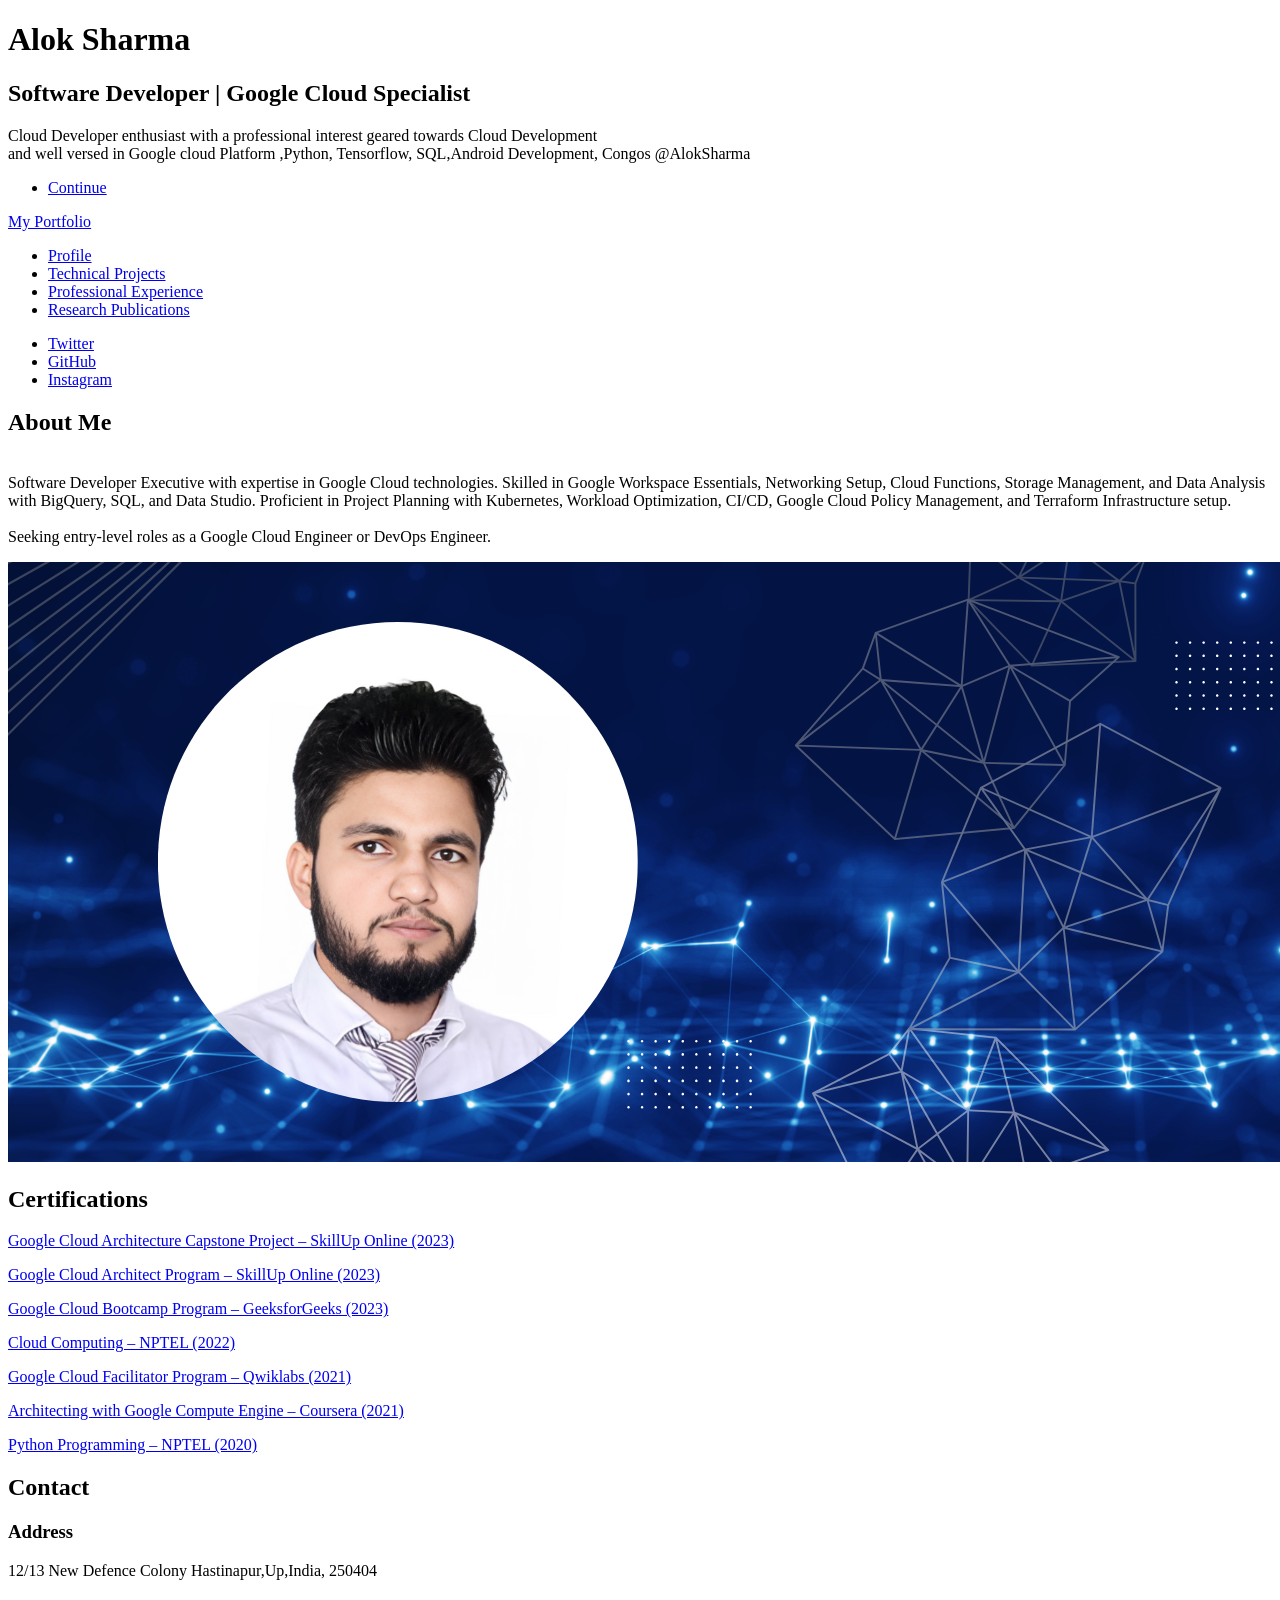
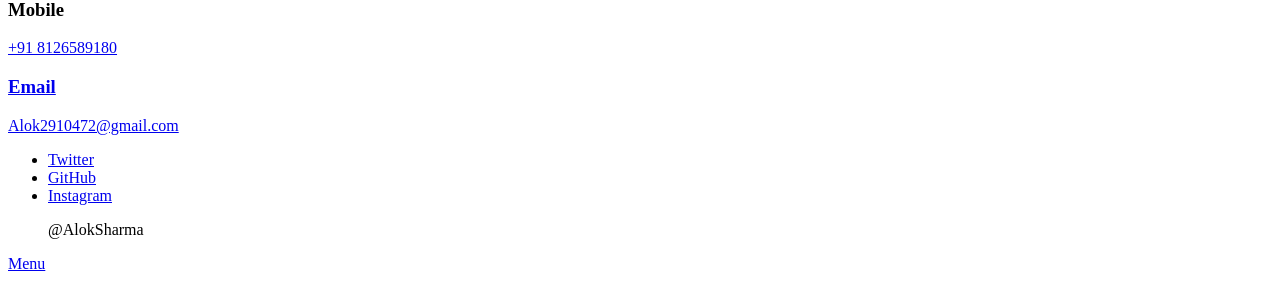
==== commit 2b392aec: "commit" ====
--- a/index.html
+++ b/index.html
@@ -62,7 +62,7 @@
 									<br>Seeking entry-level roles as a Google Cloud Engineer or DevOps Engineer.</br></p>
 				
 								</header>
-								<a href="https://www.linkedin.com/in/alok-sharma1/" class="image main"><img src="images/LINKEDIN.JPG" alt="" /></a>
+								<a href="https://www.linkedin.com/in/alok-sharma1/" class="image main"><img src="images/LINKEDIN.png" alt="" /></a>
 							</article>
 					</div>
 
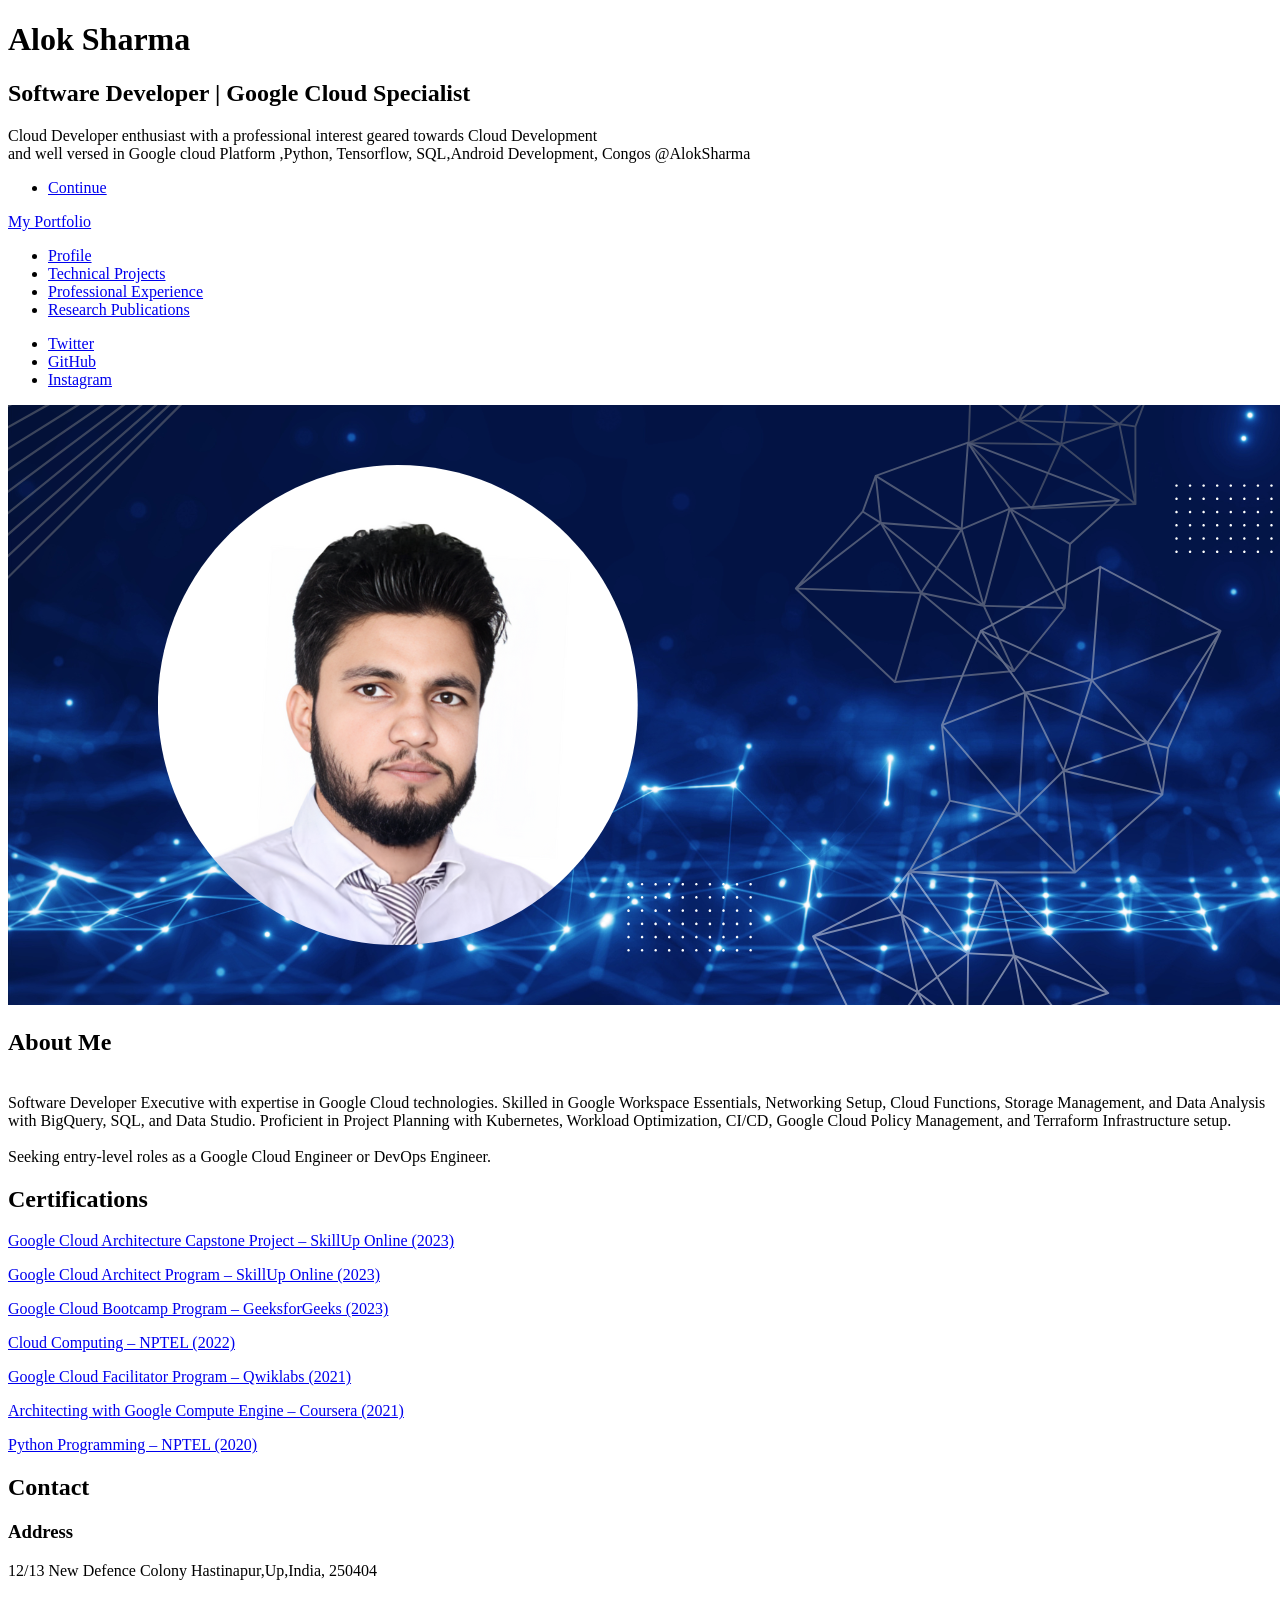
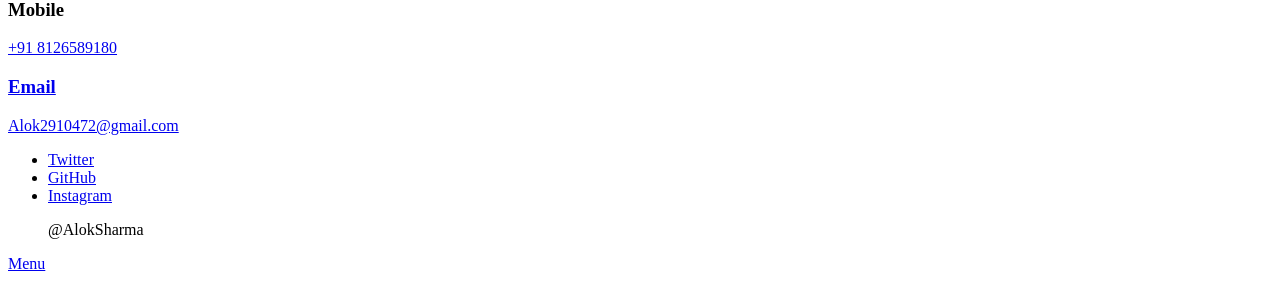
==== commit 748826c5: "update" ====
--- a/index.html
+++ b/index.html
@@ -52,6 +52,7 @@
 
 						<!-- Featured Post -->
 							<article class="post featured">
+								<a href="https://www.linkedin.com/in/alok-sharma1/" class="image main"><img src="images/LINKEDIN.png" alt="" /></a>
 								<header class="major">
 									<h1>About Me</h1>
 									<p><br>Software Developer Executive with expertise in Google Cloud technologies. 
@@ -62,8 +63,7 @@
 									<br>Seeking entry-level roles as a Google Cloud Engineer or DevOps Engineer.</br></p>
 				
 								</header>
-								<a href="https://www.linkedin.com/in/alok-sharma1/" class="image main"><img src="images/LINKEDIN.png" alt="" /></a>
-							</article>
+									</article>
 					</div>
 
 
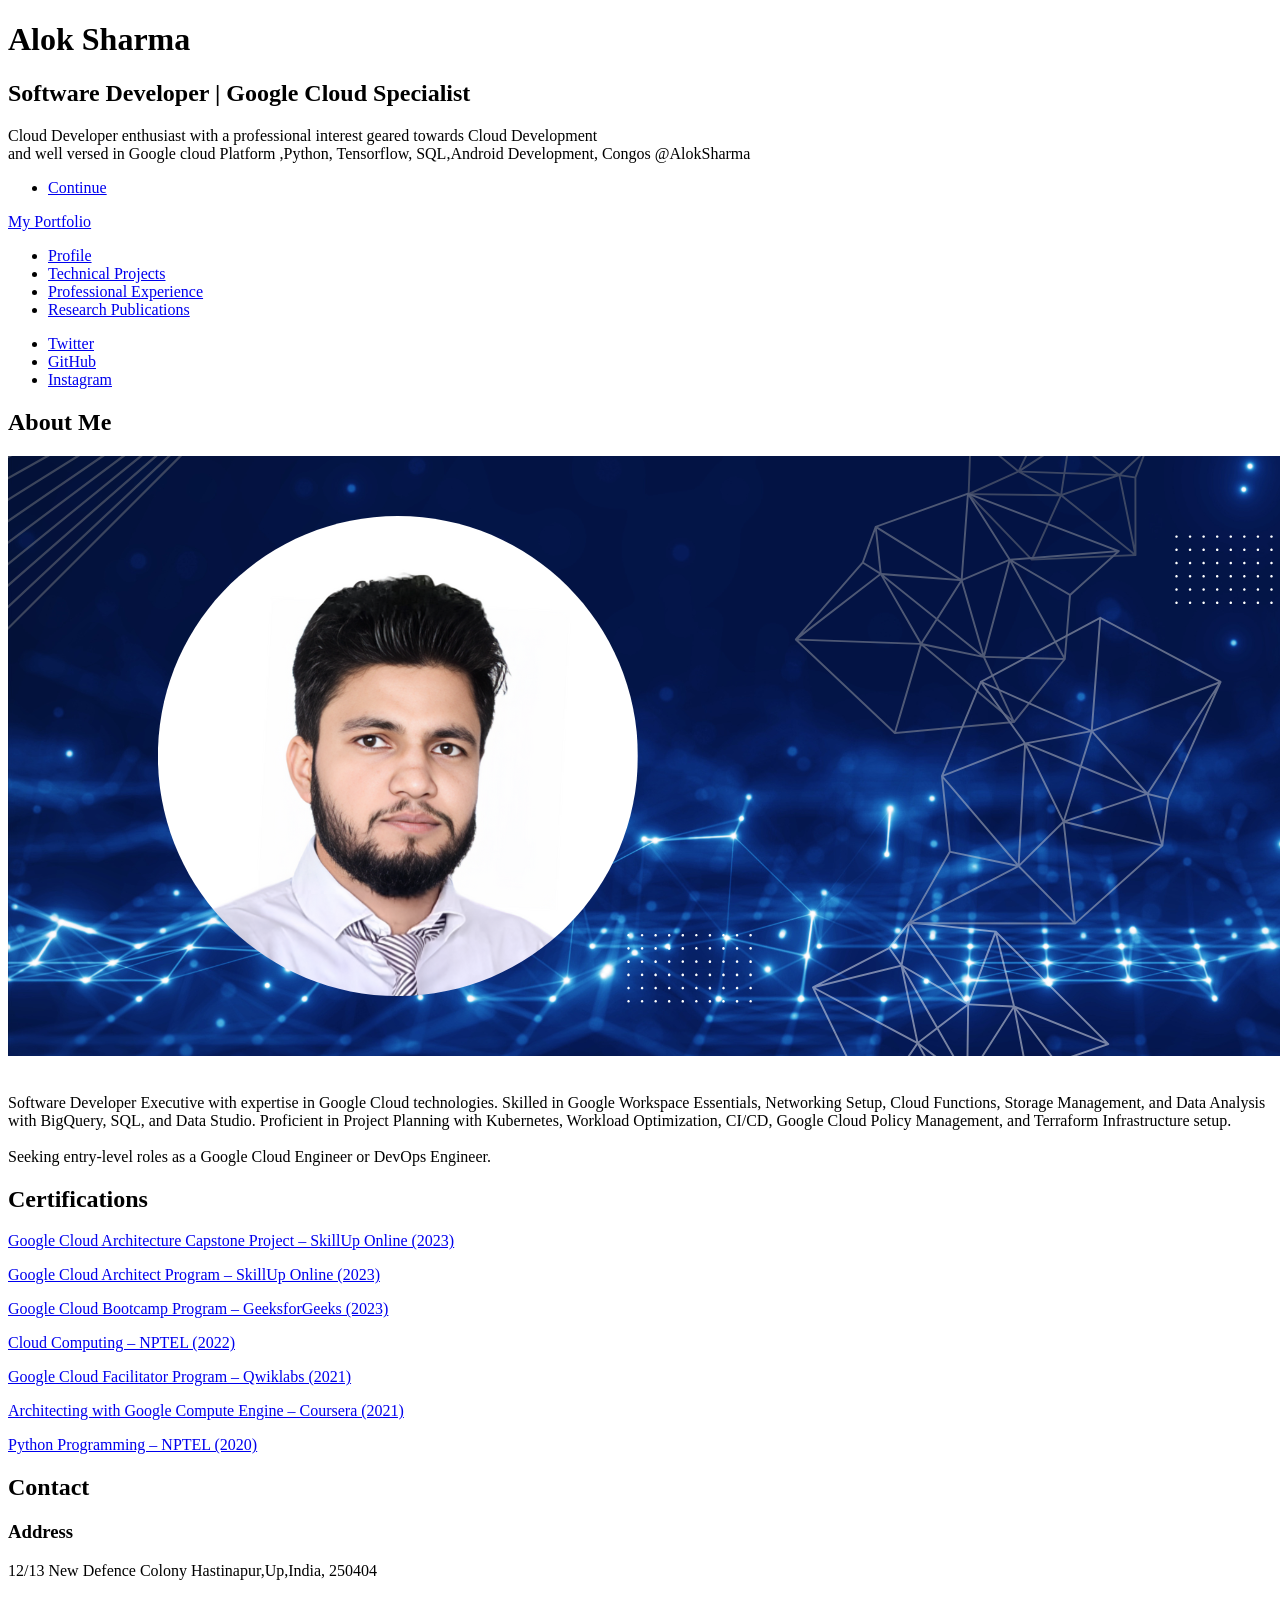
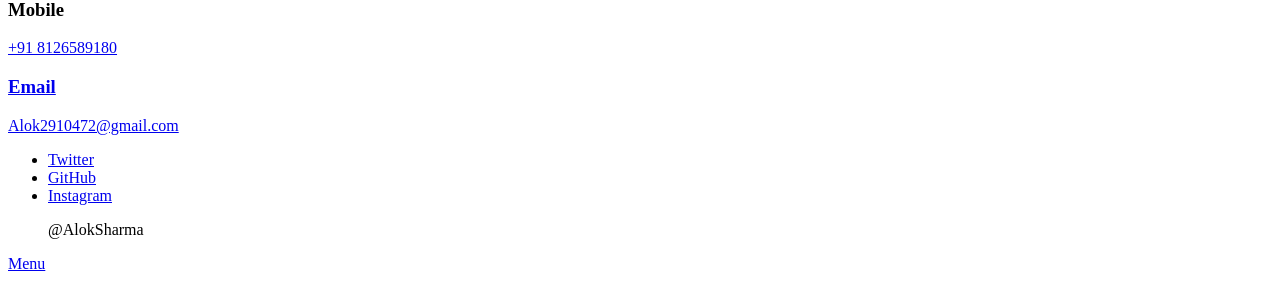
==== commit 02f006e4: "update" ====
--- a/index.html
+++ b/index.html
@@ -52,9 +52,10 @@
 
 						<!-- Featured Post -->
 							<article class="post featured">
-								<a href="https://www.linkedin.com/in/alok-sharma1/" class="image main"><img src="images/LINKEDIN.png" alt="" /></a>
 								<header class="major">
 									<h1>About Me</h1>
+								<a href="https://www.linkedin.com/in/alok-sharma1/" class="image main"><img src="images/LINKEDIN.png" alt="" /></a>
+								
 									<p><br>Software Developer Executive with expertise in Google Cloud technologies. 
 										Skilled in Google Workspace Essentials, Networking Setup, Cloud Functions,
 										 Storage Management, and Data Analysis with BigQuery, SQL, and Data Studio.
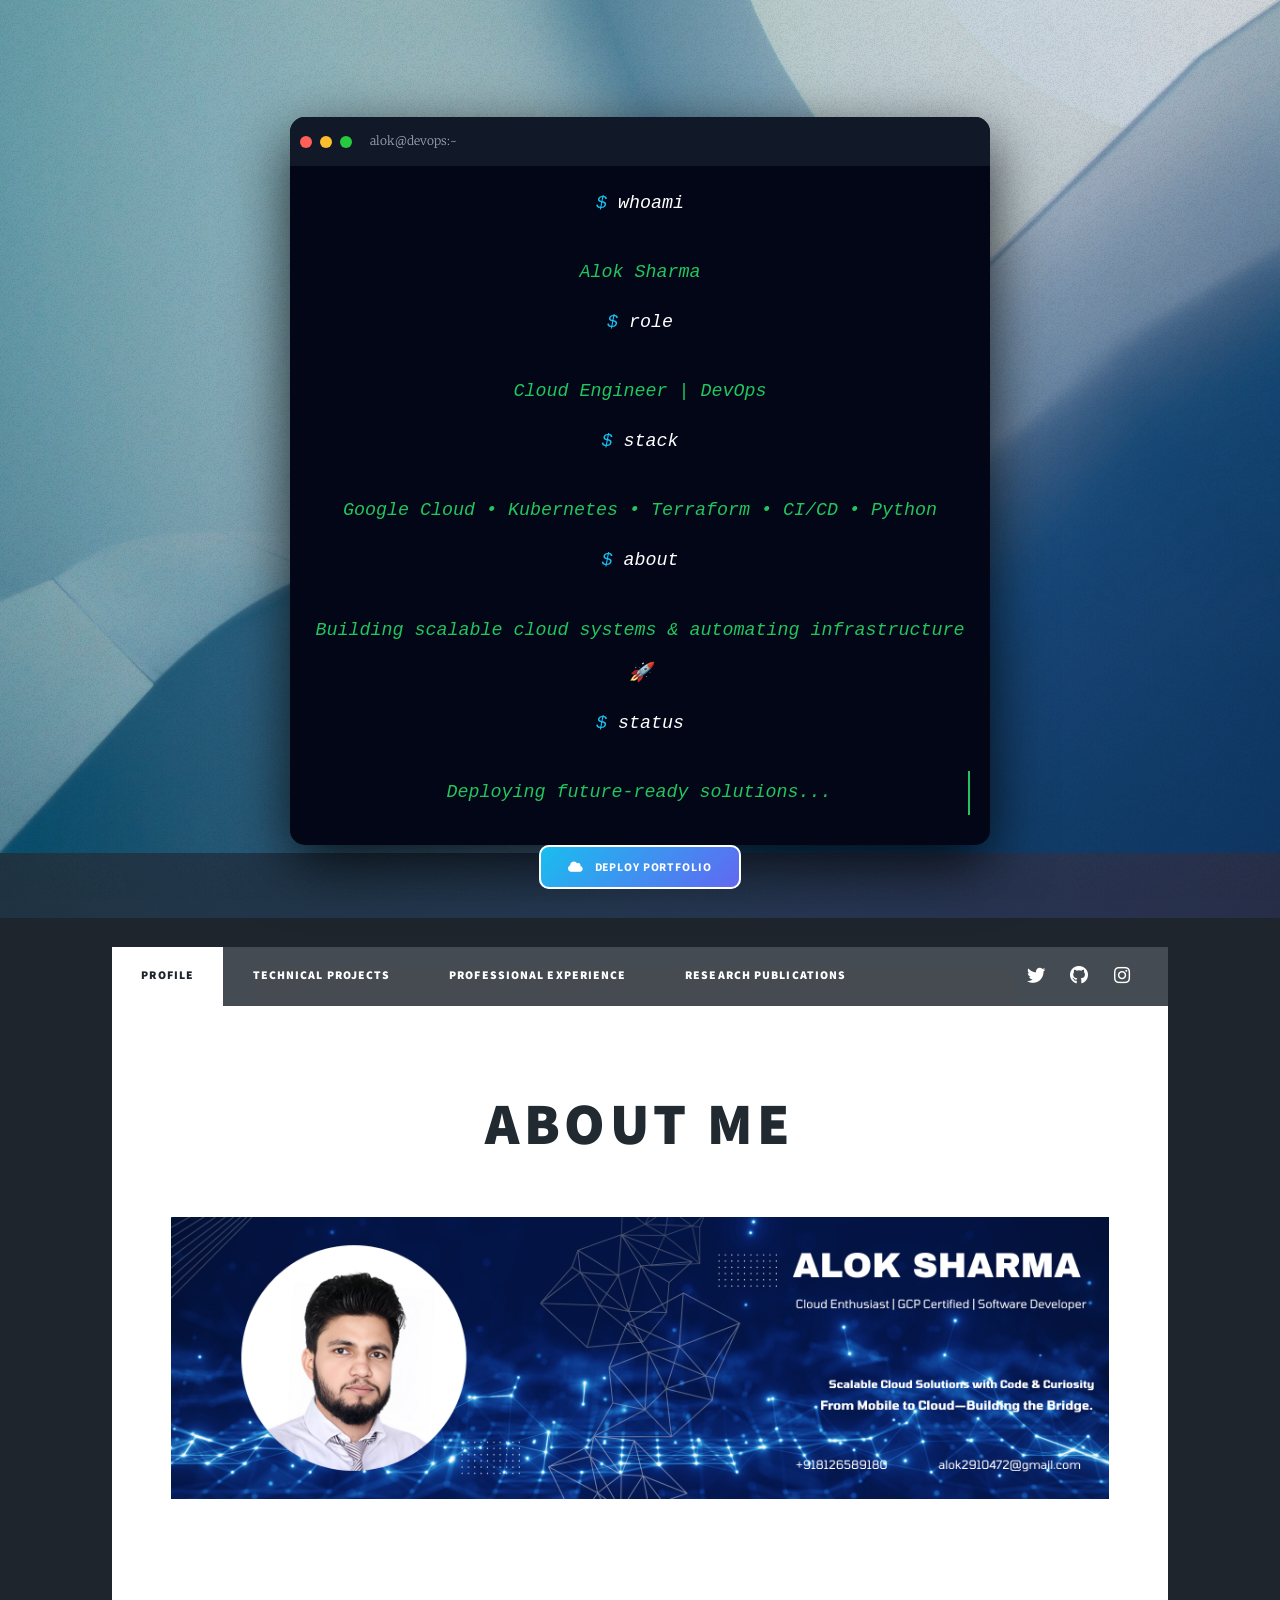
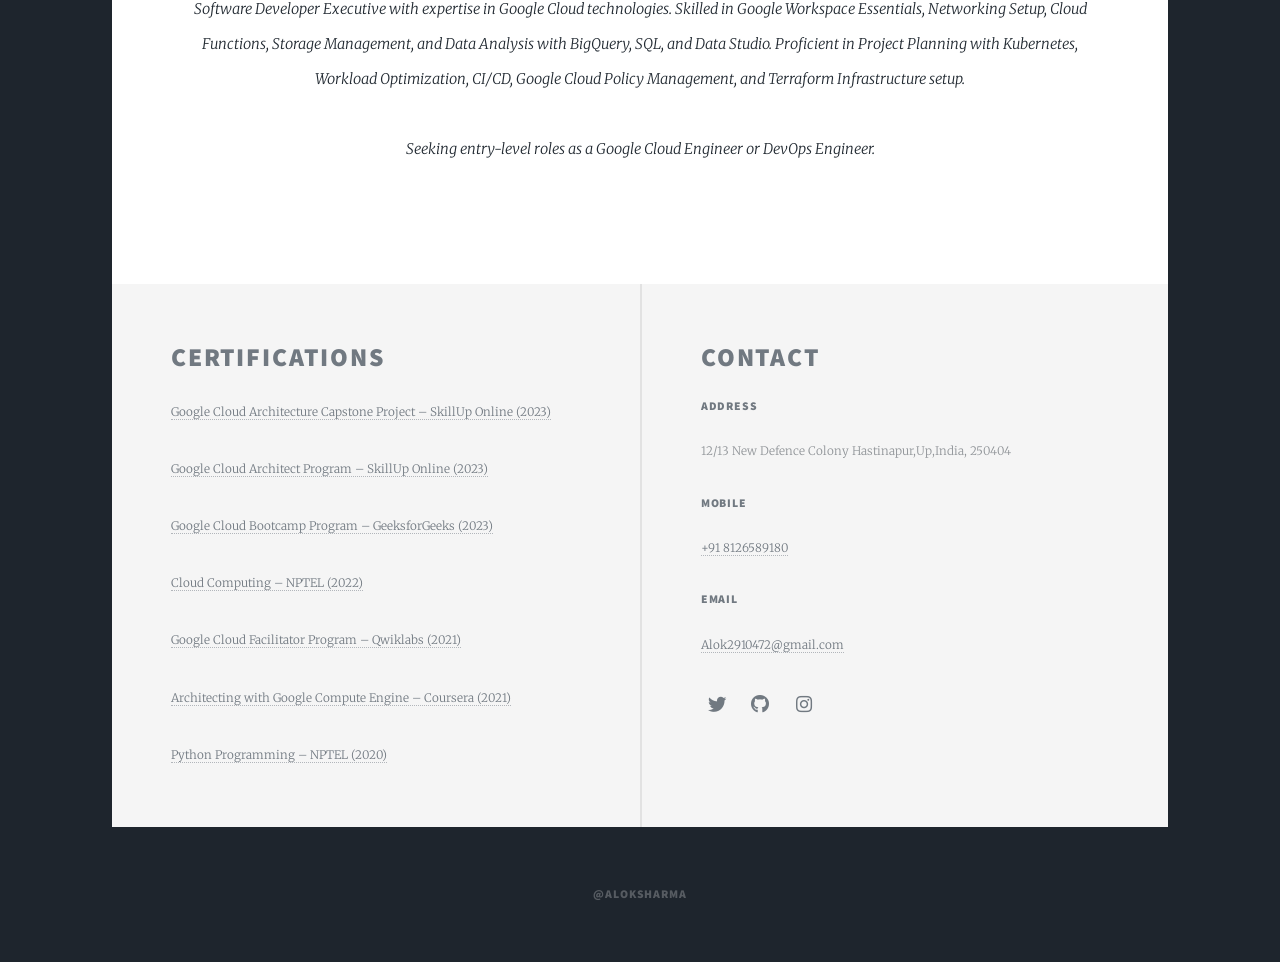
==== commit e242e852: ".." ====
--- a/index.html
+++ b/index.html
@@ -17,15 +17,55 @@
 			<div id="wrapper" class="fade-in">
 				 
 				<!-- Intro -->
-					<div id="intro">
-						<h1>Alok Sharma<br/></h1>
-						<h2> Software Developer | Google Cloud Specialist</h2>
-						<p>Cloud Developer enthusiast with a professional interest geared towards Cloud Development</a><br />
-							and well versed in Google cloud Platform ,Python, Tensorflow, SQL,Android Development, Congos @AlokSharma </p>
-						<ul class="actions">
-							<li><a href="#header" class="button icon solid solo fa-arrow-down scrolly">Continue</a></li>
-						</ul>
-					</div>
+				<!-- Intro -->
+<div id="intro">
+
+  <!-- Cloud Background -->
+  <div class="cloud-bg"></div>
+
+  <!-- Terminal Style Intro -->
+  <div class="terminal">
+
+    <div class="terminal-header">
+      <span class="dot red"></span>
+      <span class="dot yellow"></span>
+      <span class="dot green"></span>
+      <span class="title">alok@devops:~</span>
+    </div>
+
+    <div class="terminal-body">
+      <p><span class="prompt">$</span> whoami</p>
+      <p class="output">Alok Sharma</p>
+
+      <p><span class="prompt">$</span> role</p>
+      <p class="output">Cloud Engineer | DevOps</p>
+
+      <p><span class="prompt">$</span> stack</p>
+      <p class="output">
+        Google Cloud • Kubernetes • Terraform • CI/CD • Python
+      </p>
+
+      <p><span class="prompt">$</span> about</p>
+      <p class="output">
+        Building scalable cloud systems & automating infrastructure 🚀
+      </p>
+
+      <p><span class="prompt">$</span> status</p>
+      <p class="output typing">Deploying future-ready solutions...</p>
+    </div>
+
+  </div>
+
+  <!-- CTA -->
+  <ul class="actions">
+    <li>
+      <a href="#header" class="button icon solid fa-cloud scrolly">
+        Deploy Portfolio
+      </a>
+    </li>
+  </ul>
+
+</div>
 
 				<!-- Header -->
 					<header id="header">
--- a/assets/css/main.css
+++ b/assets/css/main.css
@@ -1,10 +1,10 @@
 @import url(fontawesome-all.min.css);
 @import url("https://fonts.googleapis.com/css?family=Merriweather:300,700,300italic,700italic|Source+Sans+Pro:900");
 
-/*
-	Massively by HTML5 UP
-	html5up.net | @ajlkn
-	Free for personal and commercial use under the CCA 3.0 license (html5up.net/license)
+/*
+	Massively by HTML5 UP
+	html5up.net | @ajlkn
+	Free for personal and commercial use under the CCA 3.0 license (html5up.net/license)
 */
 
 html, body, div, span, applet, object,
@@ -3489,7 +3489,117 @@
 				}
 
 		}
-
+/* =========================
+   DEVOPS TERMINAL UI
+========================= */
+
+.terminal {
+  width: 90%;
+  max-width: 700px;
+  background: #020617;
+  border-radius: 15px;
+  box-shadow: 0 20px 60px rgba(0,0,0,0.8);
+  margin: auto;
+  overflow: hidden;
+  animation: fadeUp 1s ease;
+}
+
+.terminal-header {
+  background: #111827;
+  padding: 10px;
+  display: flex;
+  align-items: center;
+}
+
+.dot {
+  height: 12px;
+  width: 12px;
+  border-radius: 50%;
+  margin-right: 8px;
+}
+
+.red { background: #ff5f56; }
+.yellow { background: #ffbd2e; }
+.green { background: #27c93f; }
+
+.terminal-header .title {
+  color: #9ca3af;
+  margin-left: 10px;
+  font-size: 12px;
+}
+
+.terminal-body {
+  padding: 20px;
+  font-family: monospace;
+  font-size: 14px;
+}
+
+.prompt {
+  color: #18bfef;
+}
+
+.output {
+  color: #22c55e;
+  margin-bottom: 10px;
+}
+
+/* Typing Animation */
+.typing {
+  border-right: 2px solid #22c55e;
+  white-space: nowrap;
+  overflow: hidden;
+  width: 0;
+  animation: typing 3s steps(30) forwards, blink 0.8s infinite;
+}
+
+@keyframes typing {
+  to { width: 100%; }
+}
+
+@keyframes blink {
+  50% { border-color: transparent; }
+}
+
+/* =========================
+   CLOUD ANIMATION BACKGROUND
+========================= */
+
+.cloud-bg {
+  position: absolute;
+  width: 100%;
+  height: 100%;
+  background: radial-gradient(circle at 20% 30%, rgba(24,191,239,0.2), transparent),
+              radial-gradient(circle at 80% 70%, rgba(99,102,241,0.2), transparent);
+  animation: cloudMove 10s linear infinite alternate;
+  z-index: -1;
+}
+
+@keyframes cloudMove {
+  0% { transform: translateY(0px); }
+  100% { transform: translateY(-30px); }
+}
+
+/* =========================
+   BUTTON DEVOPS STYLE
+========================= */
+
+.button {
+  background: linear-gradient(135deg, #18bfef, #6366f1) !important;
+  border-radius: 10px !important;
+  font-weight: bold;
+}
+
+.button:hover {
+  transform: scale(1.05);
+}
+
+/* =========================
+   INTRO FIX
+========================= */
+
+#intro {
+  position: relative;
+}
 /* Header */
 
 	#header {
@@ -4685,5 +4795,4 @@
 			box-shadow: 0 0 1.5rem 0 rgba(0, 0, 0, 0.2);
 			visibility: visible;
 		}
-
 	}
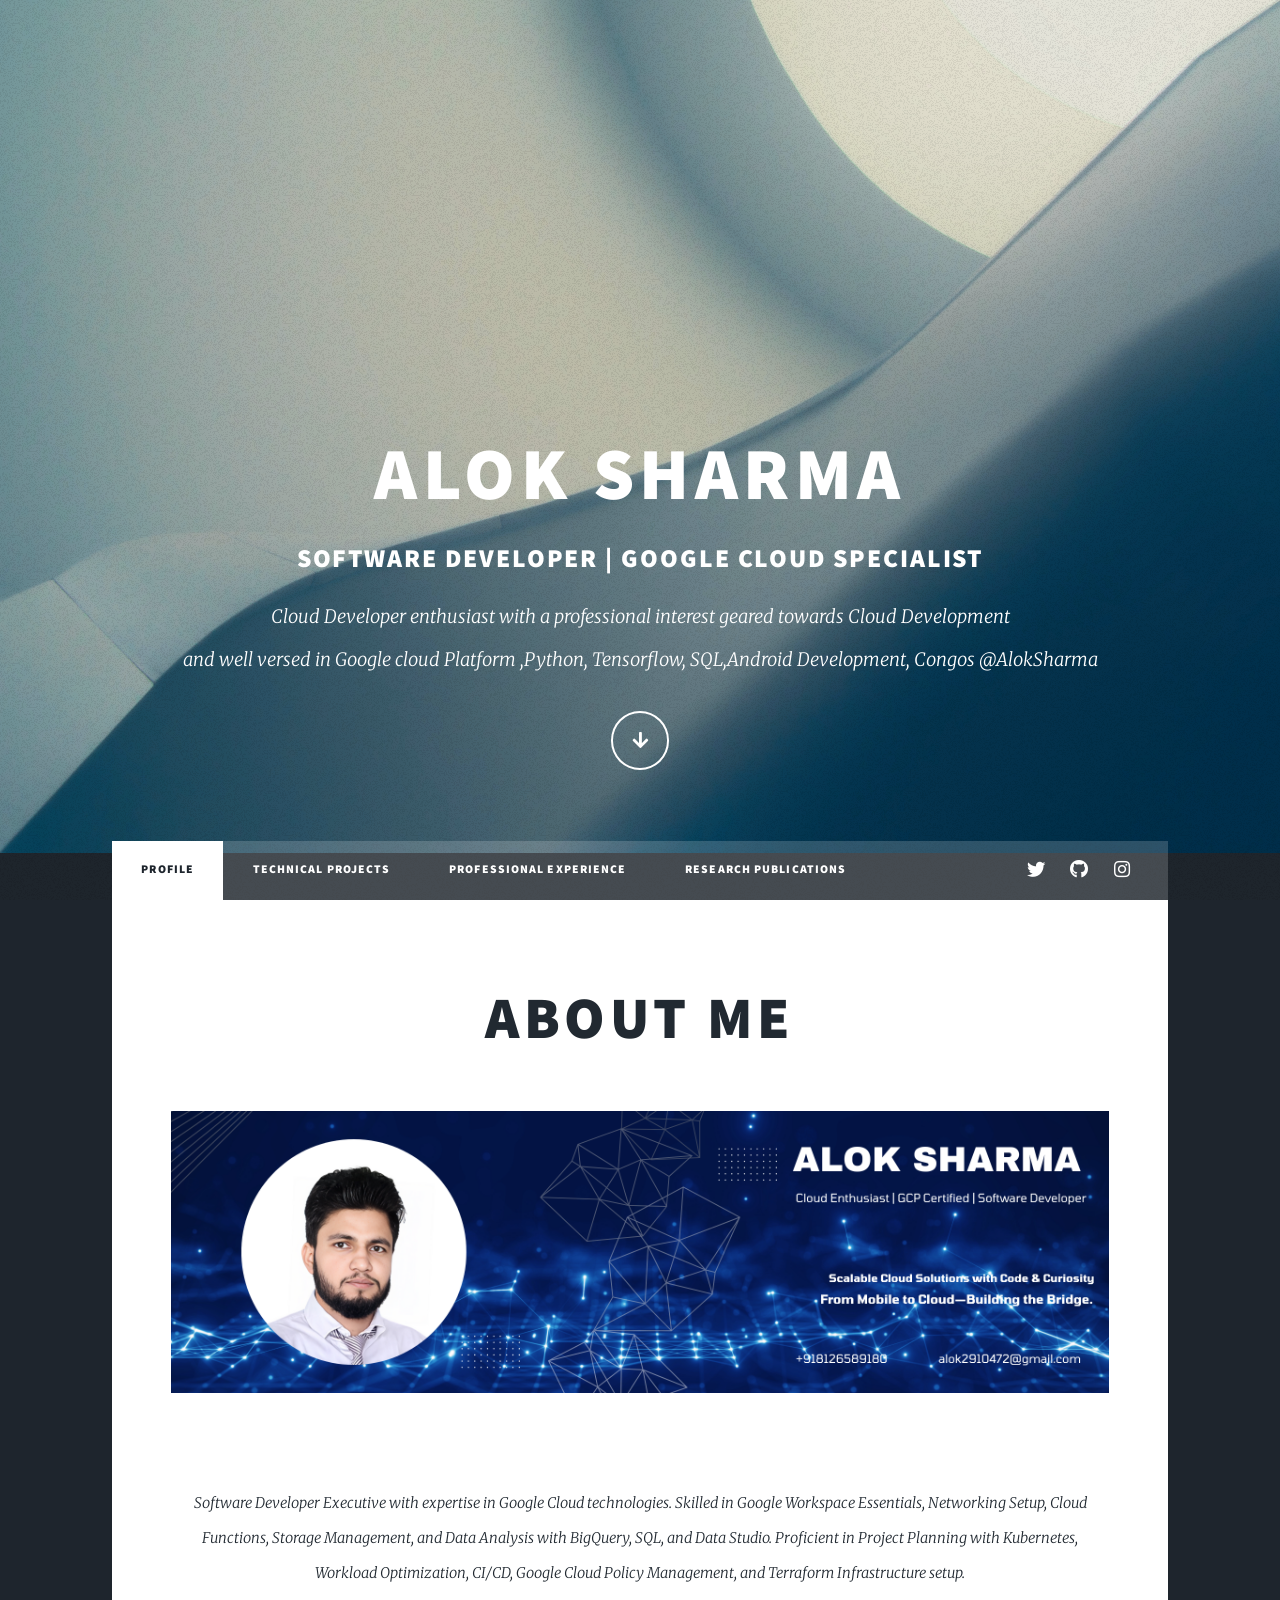
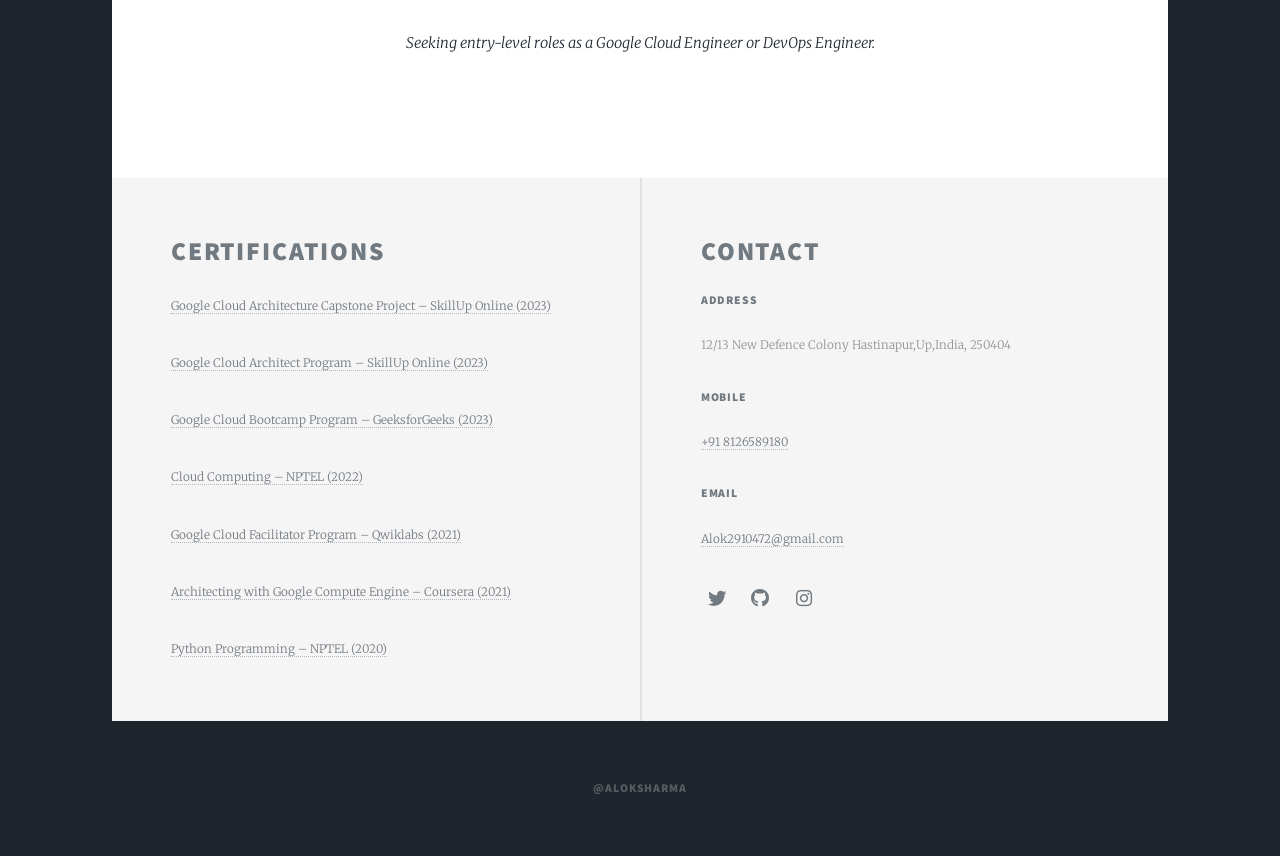
==== commit 3c5da304: "old" ====
--- a/index.html
+++ b/index.html
@@ -17,55 +17,15 @@
 			<div id="wrapper" class="fade-in">
 				 
 				<!-- Intro -->
-				<!-- Intro -->
-<div id="intro">
-
-  <!-- Cloud Background -->
-  <div class="cloud-bg"></div>
-
-  <!-- Terminal Style Intro -->
-  <div class="terminal">
-
-    <div class="terminal-header">
-      <span class="dot red"></span>
-      <span class="dot yellow"></span>
-      <span class="dot green"></span>
-      <span class="title">alok@devops:~</span>
-    </div>
-
-    <div class="terminal-body">
-      <p><span class="prompt">$</span> whoami</p>
-      <p class="output">Alok Sharma</p>
-
-      <p><span class="prompt">$</span> role</p>
-      <p class="output">Cloud Engineer | DevOps</p>
-
-      <p><span class="prompt">$</span> stack</p>
-      <p class="output">
-        Google Cloud • Kubernetes • Terraform • CI/CD • Python
-      </p>
-
-      <p><span class="prompt">$</span> about</p>
-      <p class="output">
-        Building scalable cloud systems & automating infrastructure 🚀
-      </p>
-
-      <p><span class="prompt">$</span> status</p>
-      <p class="output typing">Deploying future-ready solutions...</p>
-    </div>
-
-  </div>
-
-  <!-- CTA -->
-  <ul class="actions">
-    <li>
-      <a href="#header" class="button icon solid fa-cloud scrolly">
-        Deploy Portfolio
-      </a>
-    </li>
-  </ul>
-
-</div>
+					<div id="intro">
+						<h1>Alok Sharma<br/></h1>
+						<h2> Software Developer | Google Cloud Specialist</h2>
+						<p>Cloud Developer enthusiast with a professional interest geared towards Cloud Development</a><br />
+							and well versed in Google cloud Platform ,Python, Tensorflow, SQL,Android Development, Congos @AlokSharma </p>
+						<ul class="actions">
+							<li><a href="#header" class="button icon solid solo fa-arrow-down scrolly">Continue</a></li>
+						</ul>
+					</div>
 
 				<!-- Header -->
 					<header id="header">
--- a/assets/css/main.css
+++ b/assets/css/main.css
@@ -3489,117 +3489,7 @@
 				}
 
 		}
-/* =========================
-   DEVOPS TERMINAL UI
-========================= */
-
-.terminal {
-  width: 90%;
-  max-width: 700px;
-  background: #020617;
-  border-radius: 15px;
-  box-shadow: 0 20px 60px rgba(0,0,0,0.8);
-  margin: auto;
-  overflow: hidden;
-  animation: fadeUp 1s ease;
-}
-
-.terminal-header {
-  background: #111827;
-  padding: 10px;
-  display: flex;
-  align-items: center;
-}
-
-.dot {
-  height: 12px;
-  width: 12px;
-  border-radius: 50%;
-  margin-right: 8px;
-}
-
-.red { background: #ff5f56; }
-.yellow { background: #ffbd2e; }
-.green { background: #27c93f; }
-
-.terminal-header .title {
-  color: #9ca3af;
-  margin-left: 10px;
-  font-size: 12px;
-}
-
-.terminal-body {
-  padding: 20px;
-  font-family: monospace;
-  font-size: 14px;
-}
-
-.prompt {
-  color: #18bfef;
-}
-
-.output {
-  color: #22c55e;
-  margin-bottom: 10px;
-}
-
-/* Typing Animation */
-.typing {
-  border-right: 2px solid #22c55e;
-  white-space: nowrap;
-  overflow: hidden;
-  width: 0;
-  animation: typing 3s steps(30) forwards, blink 0.8s infinite;
-}
-
-@keyframes typing {
-  to { width: 100%; }
-}
-
-@keyframes blink {
-  50% { border-color: transparent; }
-}
-
-/* =========================
-   CLOUD ANIMATION BACKGROUND
-========================= */
-
-.cloud-bg {
-  position: absolute;
-  width: 100%;
-  height: 100%;
-  background: radial-gradient(circle at 20% 30%, rgba(24,191,239,0.2), transparent),
-              radial-gradient(circle at 80% 70%, rgba(99,102,241,0.2), transparent);
-  animation: cloudMove 10s linear infinite alternate;
-  z-index: -1;
-}
-
-@keyframes cloudMove {
-  0% { transform: translateY(0px); }
-  100% { transform: translateY(-30px); }
-}
-
-/* =========================
-   BUTTON DEVOPS STYLE
-========================= */
-
-.button {
-  background: linear-gradient(135deg, #18bfef, #6366f1) !important;
-  border-radius: 10px !important;
-  font-weight: bold;
-}
-
-.button:hover {
-  transform: scale(1.05);
-}
-
-/* =========================
-   INTRO FIX
-========================= */
-
-#intro {
-  position: relative;
-}
+
 /* Header */
 
 	#header {
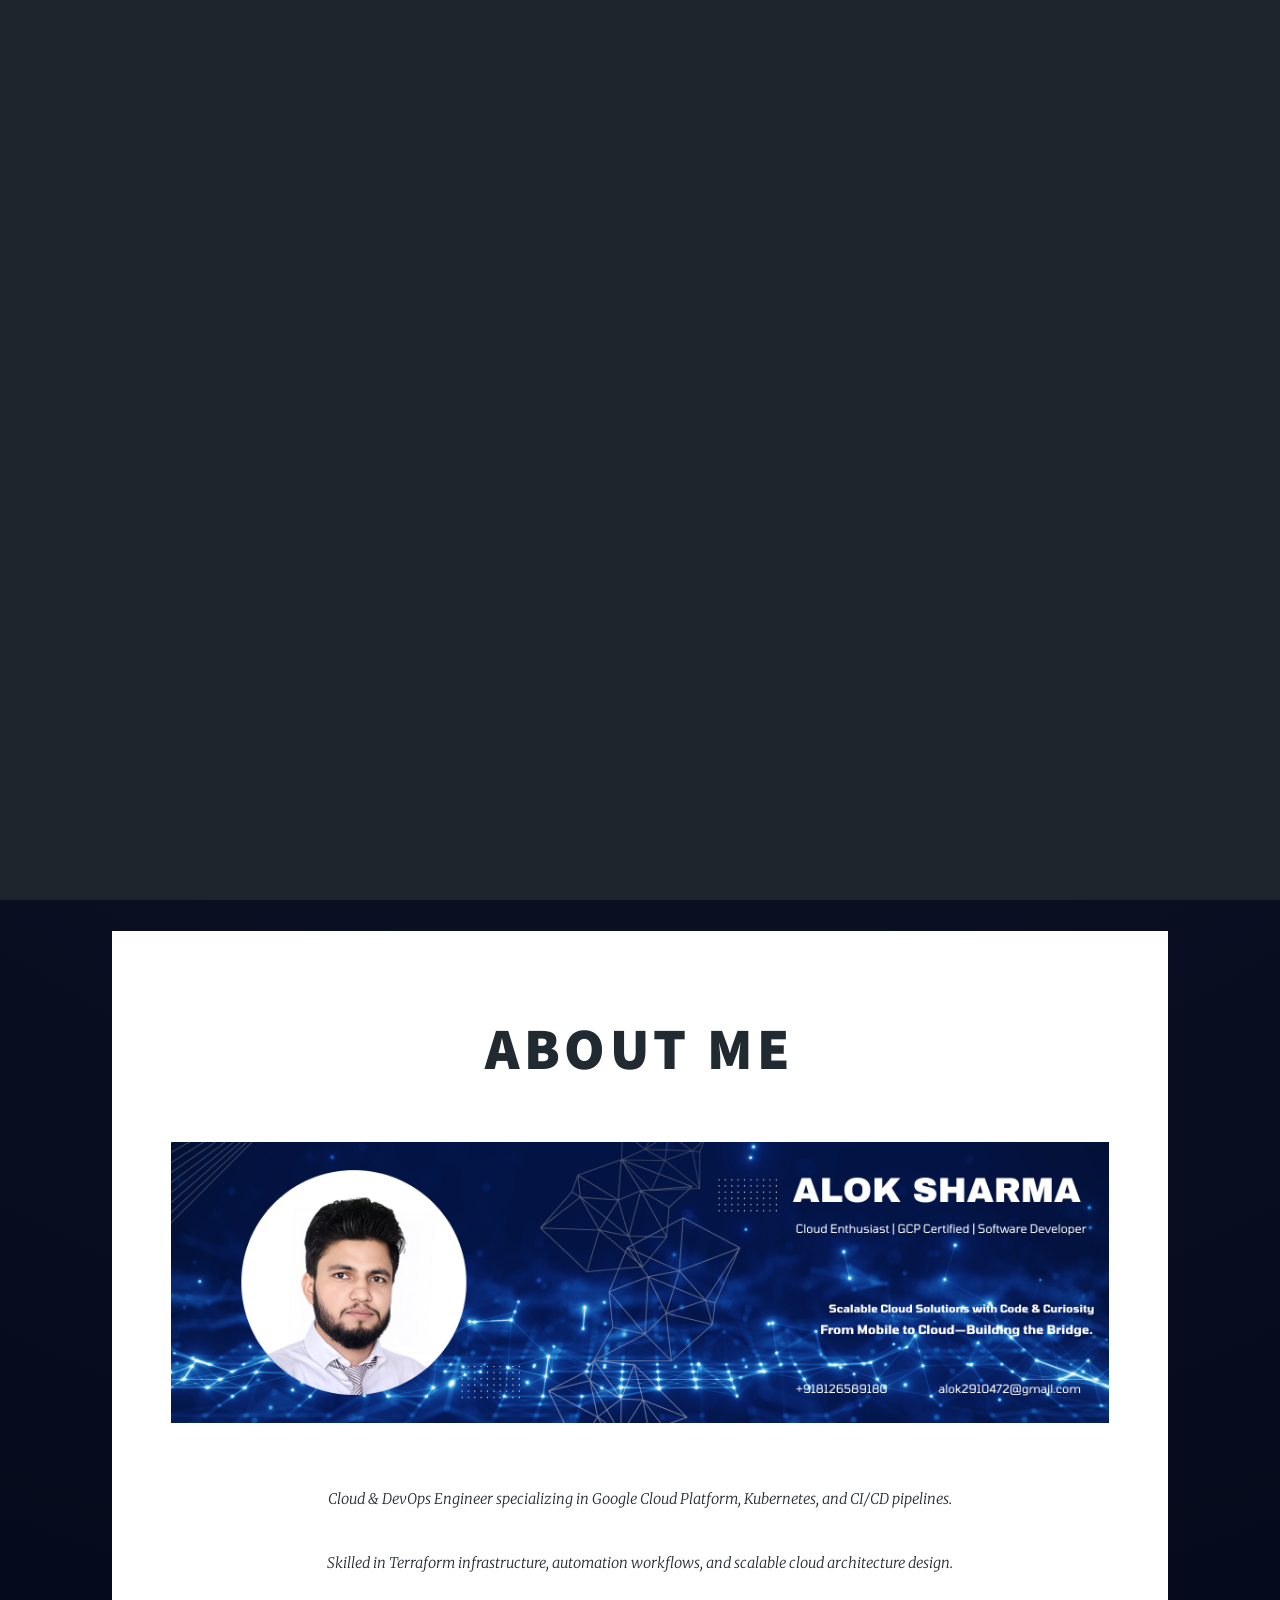
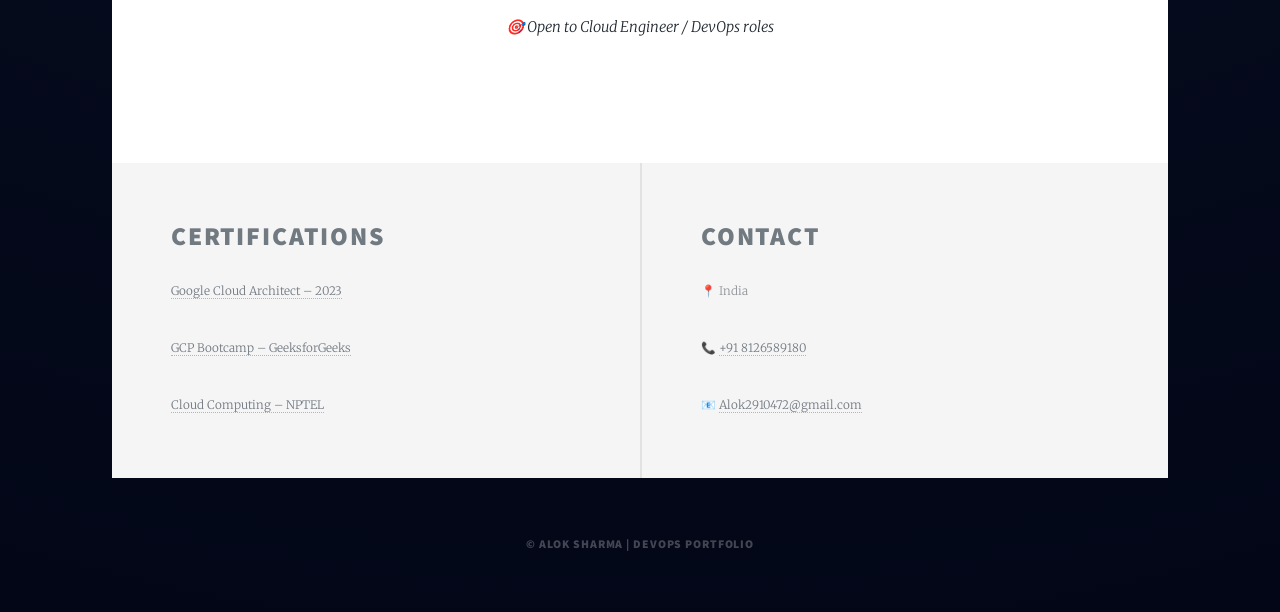
==== commit 3a7fb5a7: ".." ====
--- a/index.html
+++ b/index.html
@@ -1,157 +1,204 @@
 <!DOCTYPE HTML>
-
 <html>
-	<head>
-		<title>Alok The Google Cloud Engineer</title>
-		<meta charset="utf-8" />
-		<meta name="viewport" content="width=device-width, initial-scale=1, user-scalable=no" />
-		<link rel="stylesheet" href="assets/css/main.css" />
-		<noscript><link rel="stylesheet" href="assets/css/noscript.css" /></noscript>
-		<link rel = "icon" href = 
-        "images/logo.jpeg" 
-        type = "image/x-icon">
-	</head>
-	<body class="is-preload">
-
-		<!-- Wrapper -->
-			<div id="wrapper" class="fade-in">
-				 
-				<!-- Intro -->
-					<div id="intro">
-						<h1>Alok Sharma<br/></h1>
-						<h2> Software Developer | Google Cloud Specialist</h2>
-						<p>Cloud Developer enthusiast with a professional interest geared towards Cloud Development</a><br />
-							and well versed in Google cloud Platform ,Python, Tensorflow, SQL,Android Development, Congos @AlokSharma </p>
-						<ul class="actions">
-							<li><a href="#header" class="button icon solid solo fa-arrow-down scrolly">Continue</a></li>
-						</ul>
-					</div>
-
-				<!-- Header -->
-					<header id="header">
-						<a href="index.html" class="logo">My Portfolio</a>
-					</header>
-
-				<!-- Nav -->
-					<nav id="nav">
-						<ul class="links">
-							<li class="active"><a href="index.html">Profile</a></li>
-<li><a href="projects.html">Technical Projects</a></li>
-<li><a href="experience.html">Professional Experience</a></li>
-<li><a href="papers.html">Research Publications</a></li>
-</ul>
-						<ul class="icons">
-							<li><a href="https://twitter.com/Alok2910472" class="icon brands fa-twitter"><span class="label">Twitter</span></a></li>
-							<li><a href="https://github.com/aloksharma-1" class="icon brands fa-github"><span class="label">GitHub</span></a></li>
-							<li><a href="https://www.instagram.com/heartless_mr_alok/" class="icon brands fa-instagram"><span class="label">Instagram</span></a></li>
-			  			</ul>
-					</nav>
-
-				<!-- Main -->
-					<div id="main">
-
-						<!-- Featured Post -->
-							<article class="post featured">
-								<header class="major">
-									<h1>About Me</h1>
-								<a href="https://www.linkedin.com/in/alok-sharma1/" class="image main"><img src="images/LINKEDIN.png" alt="" /></a>
-								
-									<p><br>Software Developer Executive with expertise in Google Cloud technologies. 
-										Skilled in Google Workspace Essentials, Networking Setup, Cloud Functions,
-										 Storage Management, and Data Analysis with BigQuery, SQL, and Data Studio.
-										  Proficient in Project Planning with Kubernetes, Workload Optimization,
-										  CI/CD, Google Cloud Policy Management, and Terraform Infrastructure setup.</br>
-									<br>Seeking entry-level roles as a Google Cloud Engineer or DevOps Engineer.</br></p>
-				
-								</header>
-									</article>
-					</div>
-
-
-				<!-- Footer -->
-				<footer id="footer">
-					<section>
-							<h2>Certifications</h2>
-							<p>
-								<a href="https://courses-in.skillup.online/certificates/bcf0fab29e0e4c8cb40268421a415e46" target="_blank">
-									Google Cloud Architecture Capstone Project – SkillUp Online (2023)
-								</a>
-							</p>
-							<p>
-								<a href="https://drive.google.com/file/d/1DSexPE64nQcmX7wb_CvqrANfHd3ORhDQ/view" target="_blank">
-									Google Cloud Architect Program – SkillUp Online (2023)
-								</a>
-							</p>
-						
-							<p>
-								<a href="https://drive.google.com/file/d/12oixfLFxs--D_hg8zgLaj5AFrKM84F8e/view" target="_blank">
-									Google Cloud Bootcamp Program – GeeksforGeeks (2023)
-								</a>
-							</p>
-						
-							<p>
-								<a href="https://drive.google.com/file/d/1DSexPE64nQcmX7wb_CvqrANfHd3ORhDQ/view" target="_blank">
-									Cloud Computing – NPTEL (2022)
-								</a>
-							</p>
-						
-							<p>
-								<a href="https://www.linkedin.com/posts/activity-6809899151170662400-xITz/" target="_blank">
-									Google Cloud Facilitator Program – Qwiklabs (2021)
-								</a>
-							</p>
-						
-							<p>
-								<a href="https://coursera.org/share/d559790a526cbc41f84c9ee2e35ba015" target="_blank">
-									Architecting with Google Compute Engine – Coursera (2021)
-								</a>
-							</p>
-						
-							<p>
-								<a href="https://drive.google.com/file/d/1DSexPE64nQcmX7wb_CvqrANfHd3ORhDQ/view" target="_blank">
-									Python Programming – NPTEL (2020)
-								</a>
-							</p>
-						</section>
-					<section>
-						<h2>Contact</h2>
-						<dl class="alt">
-							<section class="alt">
-								<h3>Address</h3>
-								<p> 12/13 New Defence Colony Hastinapur,Up,India, 250404</p>
-							</section>
-							<section class="alt">
-								<h3>Mobile</h3>
-								<p> <a href="tel:+918126589180">+91 8126589180</p>
-							</section>
-							<section>
-								<h3>Email</h3>
-								<p><a href="mailto:Alok2910472@gmail.com">Alok2910472@gmail.com</a></p>
-							</section>
-						</dl>
-						<ul class="icons">
-							<li><a href="https://twitter.com/Alok2910472/" class="icon brands fa-twitter"><span class="label">Twitter</span></a></li>
-							<li><a href="https://github.com/aloksharma-1/" class="icon brands fa-github"><span class="label">GitHub</span></a></li>
-							<li><a href="https://www.instagram.com/heartless_mr_alok/" class="icon brands fa-instagram"><span class="label">Instagram</span></a></li>
-						</ul>
-					</section>
-				
-				</footer>
-                       <!-- Copyright -->
-				<div id="copyright">
-                    <ul> @AlokSharma </ul>
-                </div>
-
-			</div>
-
-		<!-- Scripts -->
-			<script src="assets/js/jquery.min.js"></script>
-			<script src="assets/js/jquery.scrollex.min.js"></script>
-			<script src="assets/js/jquery.scrolly.min.js"></script>
-			<script src="assets/js/browser.min.js"></script>
-			<script src="assets/js/breakpoints.min.js"></script>
-			<script src="assets/js/util.js"></script>
-			<script src="assets/js/main.js"></script>
-
-	</body>
-</html>
+<head>
+    <title>Alok Sharma | Cloud & DevOps Engineer</title>
+    <meta charset="utf-8" />
+    <meta name="viewport" content="width=device-width, initial-scale=1" />
+
+    <!-- Existing CSS -->
+    <link rel="stylesheet" href="assets/css/main.css" />
+
+    <!-- INLINE DEVOPS UPGRADE -->
+    <style>
+        body {
+            background: radial-gradient(circle at top, #0f172a, #020617);
+        }
+
+        /* Terminal UI */
+        .terminal {
+            max-width: 750px;
+            margin: auto;
+            background: #020617;
+            border-radius: 15px;
+            box-shadow: 0 30px 80px rgba(0,0,0,0.9);
+            overflow: hidden;
+        }
+
+        .terminal-header {
+            background: #111827;
+            padding: 10px;
+            display: flex;
+            align-items: center;
+        }
+
+        .dot {
+            height: 12px;
+            width: 12px;
+            border-radius: 50%;
+            margin-right: 6px;
+        }
+
+        .red { background: #ff5f56; }
+        .yellow { background: #ffbd2e; }
+        .green { background: #27c93f; }
+
+        .title {
+            margin-left: 10px;
+            font-size: 12px;
+            color: #9ca3af;
+        }
+
+        .terminal-body {
+            padding: 25px;
+            font-family: monospace;
+        }
+
+        .prompt { color: #18bfef; }
+        .output { color: #22c55e; }
+
+        /* Typing */
+        .typing {
+            border-right: 2px solid #22c55e;
+            white-space: nowrap;
+            overflow: hidden;
+            width: 0;
+            animation: typing 3s steps(30) forwards, blink 0.7s infinite;
+        }
+
+        @keyframes typing { to { width: 100%; } }
+        @keyframes blink { 50% { border-color: transparent; } }
+
+        /* Glow button */
+        .button.primary {
+            background: linear-gradient(135deg, #18bfef, #6366f1) !important;
+            border-radius: 10px;
+        }
+
+        /* Card upgrade */
+        #main > * {
+            border-radius: 20px;
+            backdrop-filter: blur(10px);
+        }
+    </style>
+
+    <link rel="icon" href="images/logo.jpeg" type="image/x-icon">
+</head>
+
+<body class="is-preload">
+
+<div id="wrapper" class="fade-in">
+
+    <!-- INTRO -->
+    <div id="intro">
+
+        <div class="terminal">
+            <div class="terminal-header">
+                <span class="dot red"></span>
+                <span class="dot yellow"></span>
+                <span class="dot green"></span>
+                <span class="title">alok@devops:~</span>
+            </div>
+
+            <div class="terminal-body">
+                <p><span class="prompt">$</span> whoami</p>
+                <p class="output">Alok Sharma</p>
+
+                <p><span class="prompt">$</span> role</p>
+                <p class="output">Cloud Engineer | DevOps Engineer</p>
+
+                <p><span class="prompt">$</span> stack</p>
+                <p class="output">GCP • Kubernetes • Terraform • CI/CD • Python</p>
+
+                <p><span class="prompt">$</span> status</p>
+                <p class="output typing">Deploying production-ready systems...</p>
+            </div>
+        </div>
+
+        <ul class="actions">
+            <li>
+                <a href="#header" class="button primary icon solid fa-cloud scrolly">
+                    Deploy Portfolio
+                </a>
+            </li>
+        </ul>
+
+    </div>
+
+    <!-- HEADER -->
+    <header id="header">
+        <a href="index.html" class="logo">ALOK.dev</a>
+    </header>
+
+    <!-- NAV -->
+    <nav id="nav">
+        <ul class="links">
+            <li class="active"><a href="index.html">Profile</a></li>
+            <li><a href="projects.html">Projects</a></li>
+            <li><a href="experience.html">Experience</a></li>
+            <li><a href="papers.html">Research</a></li>
+        </ul>
+
+        <ul class="icons">
+            <li><a href="https://github.com/aloksharma-1" class="icon brands fa-github"></a></li>
+            <li><a href="https://www.linkedin.com/in/alok-sharma1/" class="icon brands fa-linkedin"></a></li>
+        </ul>
+    </nav>
+
+    <!-- MAIN -->
+    <div id="main">
+
+        <article class="post featured">
+            <header class="major">
+                <h1>About Me</h1>
+
+                <a href="https://www.linkedin.com/in/alok-sharma1/" class="image main">
+                    <img src="images/LINKEDIN.png" alt="">
+                </a>
+
+                <p>
+                    Cloud & DevOps Engineer specializing in Google Cloud Platform, Kubernetes, and CI/CD pipelines.
+                </p>
+
+                <p>
+                    Skilled in Terraform infrastructure, automation workflows, and scalable cloud architecture design.
+                </p>
+
+                <p>
+                    🎯 Open to Cloud Engineer / DevOps roles
+                </p>
+            </header>
+        </article>
+
+    </div>
+
+    <!-- FOOTER -->
+    <footer id="footer">
+
+        <section>
+            <h2>Certifications</h2>
+            <p><a href="#">Google Cloud Architect – 2023</a></p>
+            <p><a href="#">GCP Bootcamp – GeeksforGeeks</a></p>
+            <p><a href="#">Cloud Computing – NPTEL</a></p>
+        </section>
+
+        <section>
+            <h2>Contact</h2>
+            <p>📍 India</p>
+            <p>📞 <a href="tel:+918126589180">+91 8126589180</a></p>
+            <p>📧 <a href="mailto:Alok2910472@gmail.com">Alok2910472@gmail.com</a></p>
+        </section>
+
+    </footer>
+
+    <div id="copyright">
+        <ul>© Alok Sharma | DevOps Portfolio</ul>
+    </div>
+
+</div>
+
+<!-- Scripts -->
+<script src="assets/js/jquery.min.js"></script>
+<script src="assets/js/jquery.scrolly.min.js"></script>
+
+</body>
+</html>
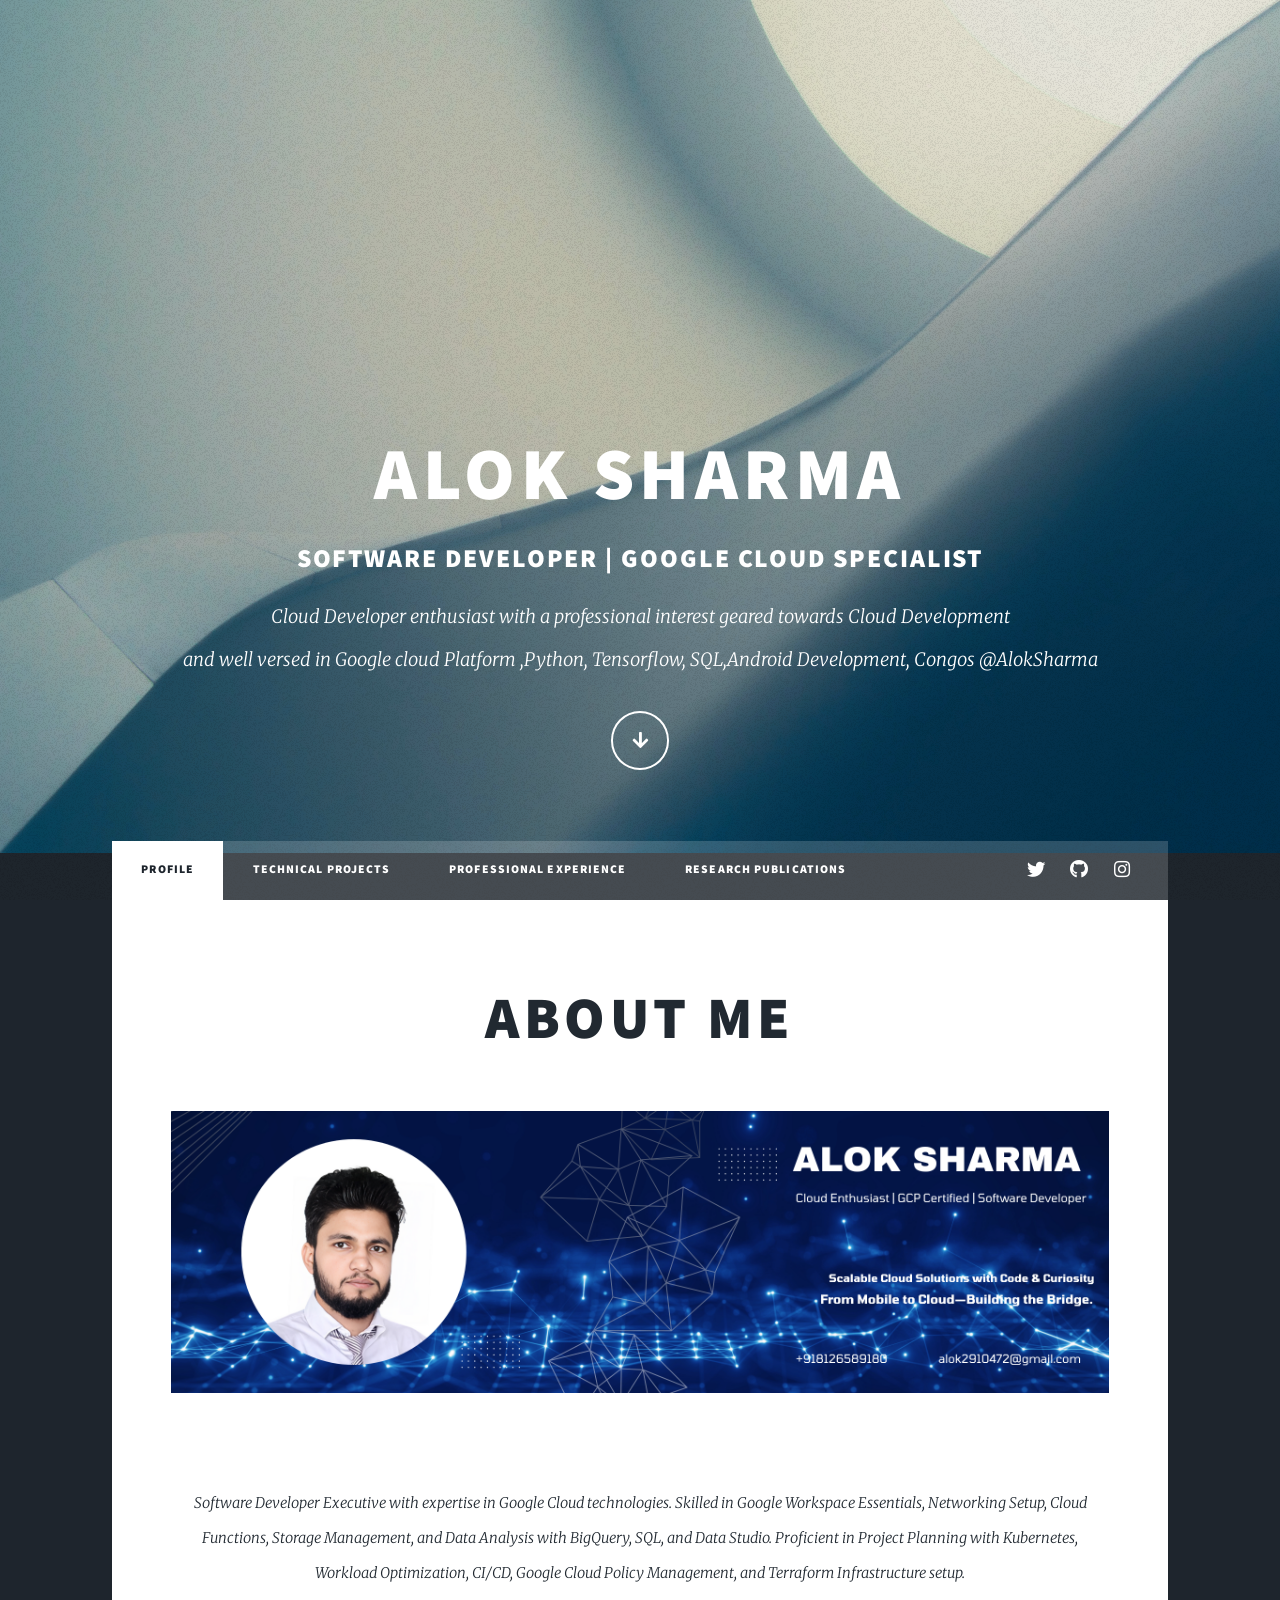
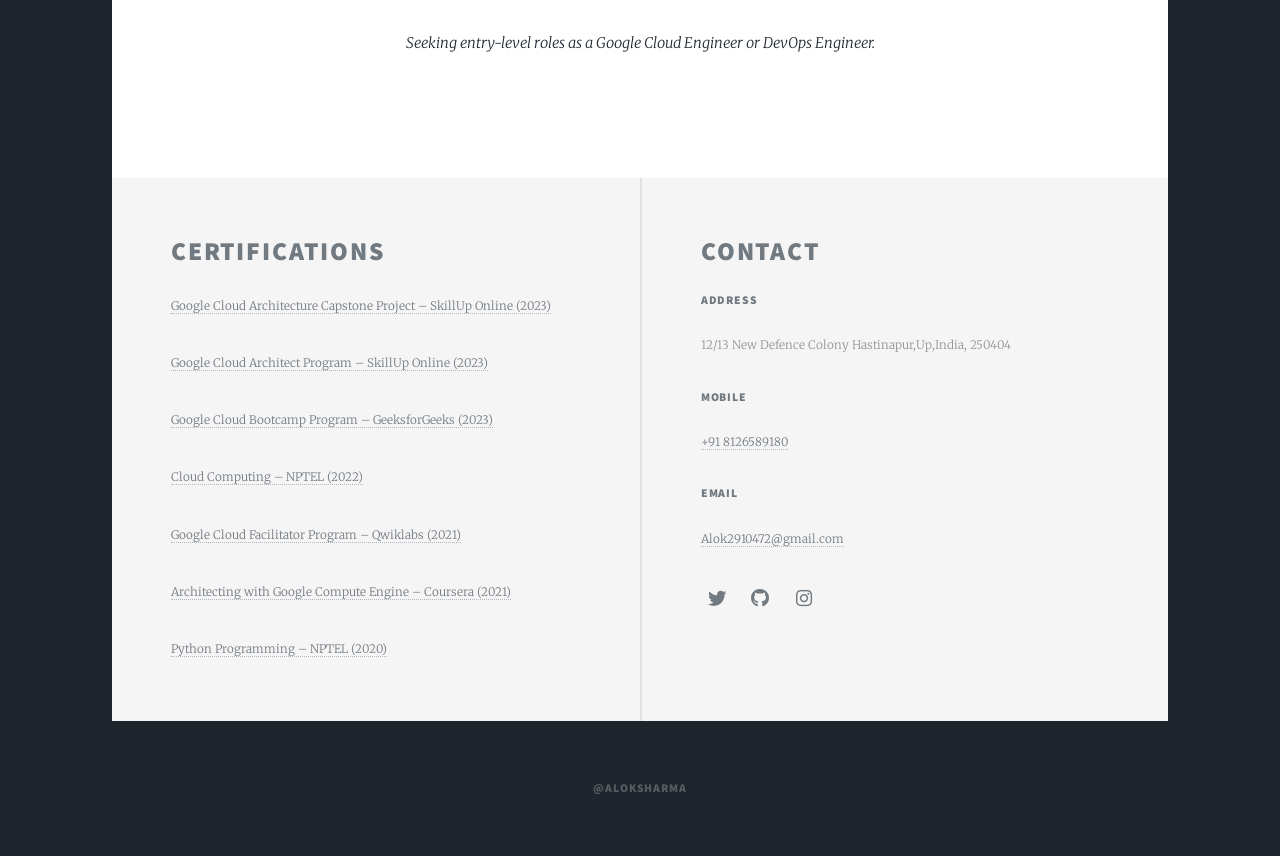
==== commit 77277f0a: "old" ====
--- a/index.html
+++ b/index.html
@@ -1,204 +1,157 @@
 <!DOCTYPE HTML>
+
 <html>
-<head>
-    <title>Alok Sharma | Cloud & DevOps Engineer</title>
-    <meta charset="utf-8" />
-    <meta name="viewport" content="width=device-width, initial-scale=1" />
+	<head>
+		<title>Alok The Google Cloud Engineer</title>
+		<meta charset="utf-8" />
+		<meta name="viewport" content="width=device-width, initial-scale=1, user-scalable=no" />
+		<link rel="stylesheet" href="assets/css/main.css" />
+		<noscript><link rel="stylesheet" href="assets/css/noscript.css" /></noscript>
+		<link rel = "icon" href = 
+        "images/logo.jpeg" 
+        type = "image/x-icon">
+	</head>
+	<body class="is-preload">
 
-    <!-- Existing CSS -->
-    <link rel="stylesheet" href="assets/css/main.css" />
+		<!-- Wrapper -->
+			<div id="wrapper" class="fade-in">
+				 
+				<!-- Intro -->
+					<div id="intro">
+						<h1>Alok Sharma<br/></h1>
+						<h2> Software Developer | Google Cloud Specialist</h2>
+						<p>Cloud Developer enthusiast with a professional interest geared towards Cloud Development</a><br />
+							and well versed in Google cloud Platform ,Python, Tensorflow, SQL,Android Development, Congos @AlokSharma </p>
+						<ul class="actions">
+							<li><a href="#header" class="button icon solid solo fa-arrow-down scrolly">Continue</a></li>
+						</ul>
+					</div>
 
-    <!-- INLINE DEVOPS UPGRADE -->
-    <style>
-        body {
-            background: radial-gradient(circle at top, #0f172a, #020617);
-        }
+				<!-- Header -->
+					<header id="header">
+						<a href="index.html" class="logo">My Portfolio</a>
+					</header>
 
-        /* Terminal UI */
-        .terminal {
-            max-width: 750px;
-            margin: auto;
-            background: #020617;
-            border-radius: 15px;
-            box-shadow: 0 30px 80px rgba(0,0,0,0.9);
-            overflow: hidden;
-        }
+				<!-- Nav -->
+					<nav id="nav">
+						<ul class="links">
+							<li class="active"><a href="index.html">Profile</a></li>
+<li><a href="projects.html">Technical Projects</a></li>
+<li><a href="experience.html">Professional Experience</a></li>
+<li><a href="papers.html">Research Publications</a></li>
+</ul>
+						<ul class="icons">
+							<li><a href="https://twitter.com/Alok2910472" class="icon brands fa-twitter"><span class="label">Twitter</span></a></li>
+							<li><a href="https://github.com/aloksharma-1" class="icon brands fa-github"><span class="label">GitHub</span></a></li>
+							<li><a href="https://www.instagram.com/heartless_mr_alok/" class="icon brands fa-instagram"><span class="label">Instagram</span></a></li>
+			  			</ul>
+					</nav>
 
-        .terminal-header {
-            background: #111827;
-            padding: 10px;
-            display: flex;
-            align-items: center;
-        }
+				<!-- Main -->
+					<div id="main">
 
-        .dot {
-            height: 12px;
-            width: 12px;
-            border-radius: 50%;
-            margin-right: 6px;
-        }
+						<!-- Featured Post -->
+							<article class="post featured">
+								<header class="major">
+									<h1>About Me</h1>
+								<a href="https://www.linkedin.com/in/alok-sharma1/" class="image main"><img src="images/LINKEDIN.png" alt="" /></a>
+								
+									<p><br>Software Developer Executive with expertise in Google Cloud technologies. 
+										Skilled in Google Workspace Essentials, Networking Setup, Cloud Functions,
+										 Storage Management, and Data Analysis with BigQuery, SQL, and Data Studio.
+										  Proficient in Project Planning with Kubernetes, Workload Optimization,
+										  CI/CD, Google Cloud Policy Management, and Terraform Infrastructure setup.</br>
+									<br>Seeking entry-level roles as a Google Cloud Engineer or DevOps Engineer.</br></p>
+				
+								</header>
+									</article>
+					</div>
 
-        .red { background: #ff5f56; }
-        .yellow { background: #ffbd2e; }
-        .green { background: #27c93f; }
 
-        .title {
-            margin-left: 10px;
-            font-size: 12px;
-            color: #9ca3af;
-        }
+				<!-- Footer -->
+				<footer id="footer">
+					<section>
+							<h2>Certifications</h2>
+							<p>
+								<a href="https://courses-in.skillup.online/certificates/bcf0fab29e0e4c8cb40268421a415e46" target="_blank">
+									Google Cloud Architecture Capstone Project – SkillUp Online (2023)
+								</a>
+							</p>
+							<p>
+								<a href="https://drive.google.com/file/d/1DSexPE64nQcmX7wb_CvqrANfHd3ORhDQ/view" target="_blank">
+									Google Cloud Architect Program – SkillUp Online (2023)
+								</a>
+							</p>
+						
+							<p>
+								<a href="https://drive.google.com/file/d/12oixfLFxs--D_hg8zgLaj5AFrKM84F8e/view" target="_blank">
+									Google Cloud Bootcamp Program – GeeksforGeeks (2023)
+								</a>
+							</p>
+						
+							<p>
+								<a href="https://drive.google.com/file/d/1DSexPE64nQcmX7wb_CvqrANfHd3ORhDQ/view" target="_blank">
+									Cloud Computing – NPTEL (2022)
+								</a>
+							</p>
+						
+							<p>
+								<a href="https://www.linkedin.com/posts/activity-6809899151170662400-xITz/" target="_blank">
+									Google Cloud Facilitator Program – Qwiklabs (2021)
+								</a>
+							</p>
+						
+							<p>
+								<a href="https://coursera.org/share/d559790a526cbc41f84c9ee2e35ba015" target="_blank">
+									Architecting with Google Compute Engine – Coursera (2021)
+								</a>
+							</p>
+						
+							<p>
+								<a href="https://drive.google.com/file/d/1DSexPE64nQcmX7wb_CvqrANfHd3ORhDQ/view" target="_blank">
+									Python Programming – NPTEL (2020)
+								</a>
+							</p>
+						</section>
+					<section>
+						<h2>Contact</h2>
+						<dl class="alt">
+							<section class="alt">
+								<h3>Address</h3>
+								<p> 12/13 New Defence Colony Hastinapur,Up,India, 250404</p>
+							</section>
+							<section class="alt">
+								<h3>Mobile</h3>
+								<p> <a href="tel:+918126589180">+91 8126589180</p>
+							</section>
+							<section>
+								<h3>Email</h3>
+								<p><a href="mailto:Alok2910472@gmail.com">Alok2910472@gmail.com</a></p>
+							</section>
+						</dl>
+						<ul class="icons">
+							<li><a href="https://twitter.com/Alok2910472/" class="icon brands fa-twitter"><span class="label">Twitter</span></a></li>
+							<li><a href="https://github.com/aloksharma-1/" class="icon brands fa-github"><span class="label">GitHub</span></a></li>
+							<li><a href="https://www.instagram.com/heartless_mr_alok/" class="icon brands fa-instagram"><span class="label">Instagram</span></a></li>
+						</ul>
+					</section>
+				
+				</footer>
+                       <!-- Copyright -->
+				<div id="copyright">
+                    <ul> @AlokSharma </ul>
+                </div>
 
-        .terminal-body {
-            padding: 25px;
-            font-family: monospace;
-        }
+			</div>
 
-        .prompt { color: #18bfef; }
-        .output { color: #22c55e; }
+		<!-- Scripts -->
+			<script src="assets/js/jquery.min.js"></script>
+			<script src="assets/js/jquery.scrollex.min.js"></script>
+			<script src="assets/js/jquery.scrolly.min.js"></script>
+			<script src="assets/js/browser.min.js"></script>
+			<script src="assets/js/breakpoints.min.js"></script>
+			<script src="assets/js/util.js"></script>
+			<script src="assets/js/main.js"></script>
 
-        /* Typing */
-        .typing {
-            border-right: 2px solid #22c55e;
-            white-space: nowrap;
-            overflow: hidden;
-            width: 0;
-            animation: typing 3s steps(30) forwards, blink 0.7s infinite;
-        }
-
-        @keyframes typing { to { width: 100%; } }
-        @keyframes blink { 50% { border-color: transparent; } }
-
-        /* Glow button */
-        .button.primary {
-            background: linear-gradient(135deg, #18bfef, #6366f1) !important;
-            border-radius: 10px;
-        }
-
-        /* Card upgrade */
-        #main > * {
-            border-radius: 20px;
-            backdrop-filter: blur(10px);
-        }
-    </style>
-
-    <link rel="icon" href="images/logo.jpeg" type="image/x-icon">
-</head>
-
-<body class="is-preload">
-
-<div id="wrapper" class="fade-in">
-
-    <!-- INTRO -->
-    <div id="intro">
-
-        <div class="terminal">
-            <div class="terminal-header">
-                <span class="dot red"></span>
-                <span class="dot yellow"></span>
-                <span class="dot green"></span>
-                <span class="title">alok@devops:~</span>
-            </div>
-
-            <div class="terminal-body">
-                <p><span class="prompt">$</span> whoami</p>
-                <p class="output">Alok Sharma</p>
-
-                <p><span class="prompt">$</span> role</p>
-                <p class="output">Cloud Engineer | DevOps Engineer</p>
-
-                <p><span class="prompt">$</span> stack</p>
-                <p class="output">GCP • Kubernetes • Terraform • CI/CD • Python</p>
-
-                <p><span class="prompt">$</span> status</p>
-                <p class="output typing">Deploying production-ready systems...</p>
-            </div>
-        </div>
-
-        <ul class="actions">
-            <li>
-                <a href="#header" class="button primary icon solid fa-cloud scrolly">
-                    Deploy Portfolio
-                </a>
-            </li>
-        </ul>
-
-    </div>
-
-    <!-- HEADER -->
-    <header id="header">
-        <a href="index.html" class="logo">ALOK.dev</a>
-    </header>
-
-    <!-- NAV -->
-    <nav id="nav">
-        <ul class="links">
-            <li class="active"><a href="index.html">Profile</a></li>
-            <li><a href="projects.html">Projects</a></li>
-            <li><a href="experience.html">Experience</a></li>
-            <li><a href="papers.html">Research</a></li>
-        </ul>
-
-        <ul class="icons">
-            <li><a href="https://github.com/aloksharma-1" class="icon brands fa-github"></a></li>
-            <li><a href="https://www.linkedin.com/in/alok-sharma1/" class="icon brands fa-linkedin"></a></li>
-        </ul>
-    </nav>
-
-    <!-- MAIN -->
-    <div id="main">
-
-        <article class="post featured">
-            <header class="major">
-                <h1>About Me</h1>
-
-                <a href="https://www.linkedin.com/in/alok-sharma1/" class="image main">
-                    <img src="images/LINKEDIN.png" alt="">
-                </a>
-
-                <p>
-                    Cloud & DevOps Engineer specializing in Google Cloud Platform, Kubernetes, and CI/CD pipelines.
-                </p>
-
-                <p>
-                    Skilled in Terraform infrastructure, automation workflows, and scalable cloud architecture design.
-                </p>
-
-                <p>
-                    🎯 Open to Cloud Engineer / DevOps roles
-                </p>
-            </header>
-        </article>
-
-    </div>
-
-    <!-- FOOTER -->
-    <footer id="footer">
-
-        <section>
-            <h2>Certifications</h2>
-            <p><a href="#">Google Cloud Architect – 2023</a></p>
-            <p><a href="#">GCP Bootcamp – GeeksforGeeks</a></p>
-            <p><a href="#">Cloud Computing – NPTEL</a></p>
-        </section>
-
-        <section>
-            <h2>Contact</h2>
-            <p>📍 India</p>
-            <p>📞 <a href="tel:+918126589180">+91 8126589180</a></p>
-            <p>📧 <a href="mailto:Alok2910472@gmail.com">Alok2910472@gmail.com</a></p>
-        </section>
-
-    </footer>
-
-    <div id="copyright">
-        <ul>© Alok Sharma | DevOps Portfolio</ul>
-    </div>
-
-</div>
-
-<!-- Scripts -->
-<script src="assets/js/jquery.min.js"></script>
-<script src="assets/js/jquery.scrolly.min.js"></script>
-
-</body>
-</html>+	</body>
+</html>
--- a/assets/css/noscript.css
+++ b/assets/css/noscript.css
@@ -0,0 +1,36 @@
+@import url(font-awesome.min.css);
+
+/*
+	Massively by HTML5 UP
+	html5up.net | @ajlkn
+	Free for personal and commercial use under the CCA 3.0 license (html5up.net/license)
+*/
+
+/* Wrapper */
+
+	#wrapper {
+		background-color: #212931;
+		background-image: url("../../images/overlay.png"), linear-gradient(0deg, rgba(0, 0, 0, 0.1), rgba(0, 0, 0, 0.1)), url("../../images/bg.jpg");
+		background-size: auto,								auto,														100% auto;
+		background-position: center,								center,														top center;
+		background-repeat: repeat,								no-repeat,													no-repeat;
+		background-attachment: fixed,								fixed,														fixed;
+	}
+
+		#wrapper.fade-in:before {
+			display: none;
+		}
+
+/* Intro */
+
+	body.is-preload #intro {
+		opacity: 1;
+	}
+
+		body.is-preload #intro:not(.hidden) + #header + #nav {
+			-moz-transform: none;
+			-webkit-transform: none;
+			-ms-transform: none;
+			transform: none;
+			opacity: 1;
+		}
